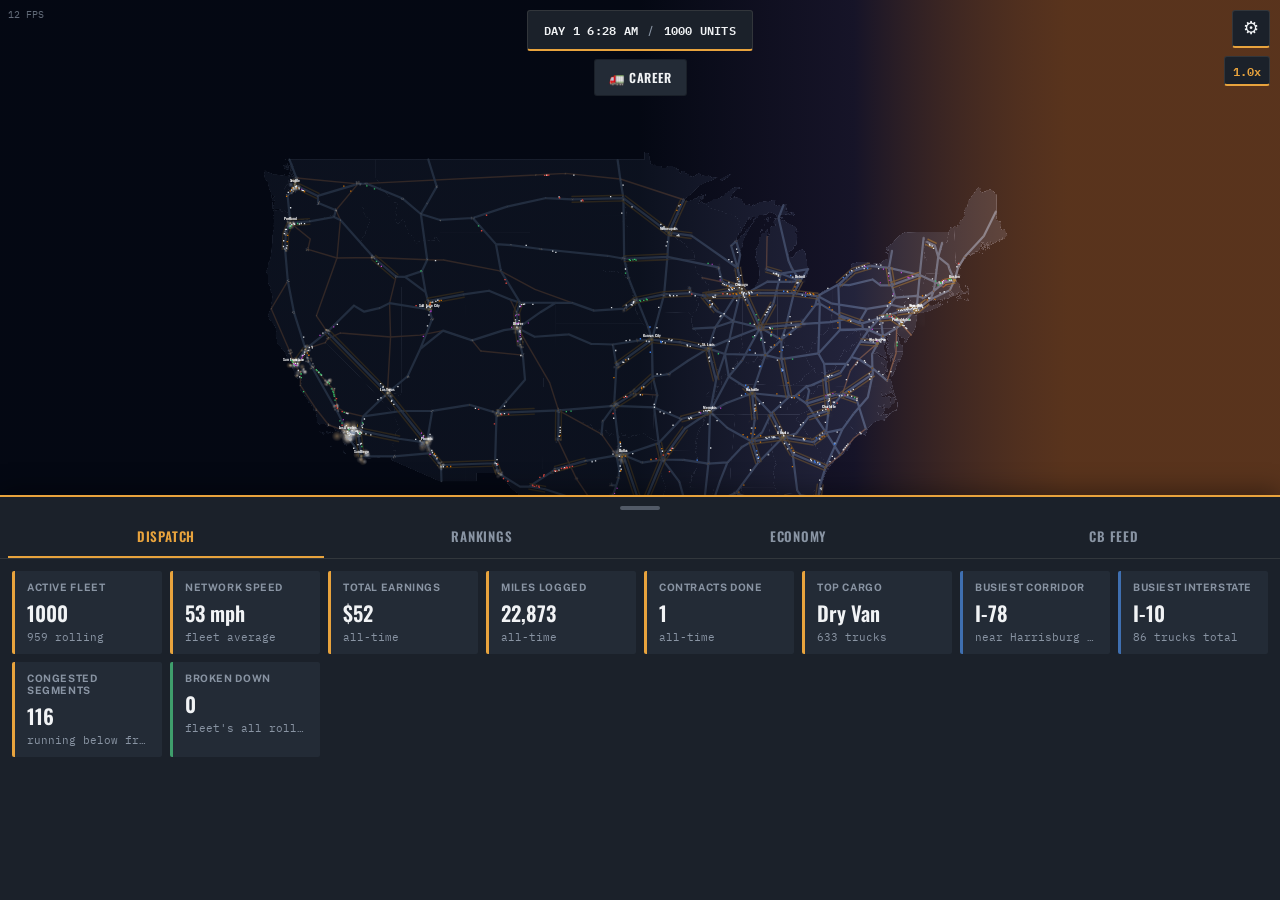
==== index.html @ f412c213 "Career mode rebuild Phase 1: bugs + plumbing First phase of the full career-mode redesign (see the p" ====
<!DOCTYPE html>
<html lang="en">
<head>
<meta charset="UTF-8">
<meta name="viewport" content="width=device-width, initial-scale=1, maximum-scale=1, user-scalable=no, viewport-fit=cover">
<title>Interstate Fleet</title>
<link rel="stylesheet" href="https://fonts.googleapis.com/css2?family=Oswald:wght@500;600;700&family=Public+Sans:wght@400;500;600;700&family=IBM+Plex+Mono:wght@500;600&display=swap">
<link rel="stylesheet" href="style.css">
</head>
<body>
  <canvas id="map"></canvas>

  <div id="hud">
    <div id="top-bar">
      <span id="clock">DAY 1 &nbsp;6:00 AM</span>
      <span class="divider">/</span>
      <span id="fleet-count">0 UNITS</span>
    </div>

    <button id="btn-exit-follow" class="pill-btn hidden">&times; RELEASE</button>
    <button id="btn-nav-toggle" class="pill-btn hidden">NAV VIEW</button>
    <button id="btn-career" class="pill-btn" style="background:var(--panel-strong);color:var(--ink)">&#128666; CAREER</button>
    <div id="career-hud" class="hidden">
      <span id="career-hud-cash">$0</span>
      <span class="divider">/</span>
      <span id="career-hud-fuel">FUEL 0%</span>
      <span id="career-hud-hotshot" class="hidden"></span>
      <div id="throttle-group">
        <button class="chip" data-throttle="CONSERVE">CONSERVE</button>
        <button class="chip active" data-throttle="LEGAL">LEGAL</button>
        <button class="chip" data-throttle="HAMMER">HAMMER</button>
      </div>
      <button id="btn-pull-in" class="pill-btn" style="background:var(--caution);color:var(--caution-ink);padding:6px 10px;font-size:0.68rem;">PULL IN</button>
    </div>
  </div>

  <button id="btn-settings" title="Settings">&#9881;</button>
  <!-- Sim-speed control: used to be a slider sharing the centered #top-bar
       with the clock. Moved to a corner chip (matching #btn-settings'
       pinning) so the top-center of the map - exactly where a followed
       truck reads best - isn't permanently occupied by a control most
       taps never touch. #time-readout/#time-slider keep their ids
       unchanged - main.js's one `input` listener and two `.value` writes
       need no change at all. -->
  <button id="time-readout" title="Simulation speed">1.0&times;</button>
  <div id="speed-popover" class="hidden">
    <div id="speed-presets">
      <button class="chip" data-speed="0">0&times;</button>
      <button class="chip" data-speed="0.5">0.5&times;</button>
      <button class="chip active" data-speed="1">1&times;</button>
      <button class="chip" data-speed="2">2&times;</button>
      <button class="chip" data-speed="4">4&times;</button>
      <button class="chip" data-speed="8">8&times;</button>
    </div>
    <input type="range" id="time-slider" min="0" max="8" step="0.5" value="1" title="Simulation speed">
  </div>
  <div id="fps-counter">60 FPS</div>

  <div id="settings-overlay" class="hidden">
    <div id="settings-panel">
      <div id="settings-title">Simulation Settings</div>

      <div class="settings-row">
        <label for="setting-fleet-size">Fleet Size</label>
        <input type="number" id="setting-fleet-size" min="10" max="10000" step="10" value="1000">
      </div>

      <div class="settings-row">
        <label for="setting-start-time">Start Time</label>
        <select id="setting-start-time">
          <option value="0">12:00 AM</option>
          <option value="21600" selected>6:00 AM</option>
          <option value="43200">12:00 PM</option>
          <option value="64800">6:00 PM</option>
        </select>
      </div>

      <div class="settings-row">
        <label for="setting-default-speed">Default Speed <span id="setting-default-speed-val">1.0&times;</span></label>
        <input type="range" id="setting-default-speed" min="0" max="8" step="0.5" value="1">
      </div>

      <div class="settings-row settings-row-toggle">
        <label for="setting-all-labels">Show All City Labels</label>
        <label class="switch"><input type="checkbox" id="setting-all-labels"><span class="switch-track"></span></label>
      </div>

      <div class="settings-row settings-row-toggle">
        <label for="setting-medians">Show Interstate Medians</label>
        <label class="switch"><input type="checkbox" id="setting-medians" checked><span class="switch-track"></span></label>
      </div>

      <div class="settings-row settings-row-toggle">
        <label for="setting-state-borders">Show State Borders</label>
        <label class="switch"><input type="checkbox" id="setting-state-borders" checked><span class="switch-track"></span></label>
      </div>

      <div class="settings-row settings-row-toggle">
        <label for="setting-day-night">Day / Night Cycle</label>
        <label class="switch"><input type="checkbox" id="setting-day-night" checked><span class="switch-track"></span></label>
      </div>

      <div class="settings-row settings-row-toggle">
        <label for="setting-city-lights">City Lights at Night</label>
        <label class="switch"><input type="checkbox" id="setting-city-lights" checked><span class="switch-track"></span></label>
      </div>

      <div class="settings-row settings-row-toggle">
        <label for="setting-headlights">Truck Headlights at Night</label>
        <label class="switch"><input type="checkbox" id="setting-headlights" checked><span class="switch-track"></span></label>
      </div>

      <div class="settings-row settings-row-toggle">
        <label for="setting-congestion">Show Congestion Heat</label>
        <label class="switch"><input type="checkbox" id="setting-congestion" checked><span class="switch-track"></span></label>
      </div>

      <div class="settings-row settings-row-toggle">
        <label for="setting-cb-radio">CB Radio Chatter</label>
        <label class="switch"><input type="checkbox" id="setting-cb-radio" checked><span class="switch-track"></span></label>
      </div>

      <div class="settings-row settings-row-toggle">
        <label for="setting-weather">Weather Systems</label>
        <label class="switch"><input type="checkbox" id="setting-weather"><span class="switch-track"></span></label>
      </div>

      <div class="settings-row settings-row-toggle">
        <label for="setting-rush-hour">Rush Hour Traffic</label>
        <label class="switch"><input type="checkbox" id="setting-rush-hour" checked><span class="switch-track"></span></label>
      </div>

      <div id="settings-actions">
        <button id="btn-settings-cancel" class="pill-btn" style="background:var(--panel-strong);color:var(--ink)">Cancel</button>
        <button id="btn-settings-apply" class="pill-btn" style="background:var(--go)">Apply &amp; Restart Sim</button>
      </div>
    </div>
  </div>

  <div id="decision-overlay" class="hidden">
    <div id="decision-title">Junction Ahead &mdash; Choose Your Route</div>
    <div id="decision-options"></div>
    <div id="decision-timer"><div id="decision-timer-fill"></div></div>
  </div>

  <div id="contract-overlay" class="hidden">
    <div id="contract-title">Load Board &mdash; <span id="contract-city"></span></div>
    <div id="contract-options"></div>
    <div id="contract-timer"><div id="contract-timer-fill"></div></div>
  </div>

  <div id="truckstop-overlay" class="hidden">
    <div id="truckstop-header">
      <div>
        <div id="truckstop-city">Truck Stop</div>
        <div id="truckstop-clock"></div>
      </div>
      <button id="btn-truckstop-close" class="pill-btn" style="background:var(--panel-strong);color:var(--ink)">&times; Leave Cab</button>
    </div>
    <div id="truckstop-tabs"></div>
    <div id="truckstop-content"></div>
    <div id="truckstop-footer">
      <div id="truckstop-status"></div>
      <button id="btn-roll-out" class="pill-btn" style="background:var(--go)">ROLL OUT</button>
    </div>
  </div>

  <div id="bottom-sheet">
    <div id="sheet-handle"></div>
    <div id="sheet-tabs">
      <button class="tab-btn active" data-tab="overview">Dispatch</button>
      <button class="tab-btn" data-tab="rankings">Rankings</button>
      <button class="tab-btn" data-tab="economy">Economy</button>
      <button class="tab-btn" data-tab="cb">CB Feed<span id="cb-unread" class="tab-badge hidden"></span></button>
      <button class="tab-btn hidden" id="tab-btn-career" data-tab="career">Career</button>
    </div>
    <div class="tab-content">
      <div id="tab-overview" class="content-panel active"></div>
      <div id="tab-rankings" class="content-panel"></div>
      <div id="tab-economy" class="content-panel"></div>
      <div id="tab-cb" class="content-panel"></div>
      <div id="tab-career" class="content-panel"></div>
      <!-- Not a tab: tapping a truck or a city slides this over whichever
           tab is open, and the back button (or picking any tab) closes it
           again. Inspecting something is a detour from browsing, not a
           fifth place to browse. -->
      <div id="detail-sheet" class="hidden">
        <div id="detail-bar">
          <button id="detail-back" class="pill-btn">&larr; Back</button>
          <span id="detail-bar-title"></span>
        </div>
        <div id="details-data"></div>
      </div>
    </div>
  </div>

  <div id="daily-digest" class="hidden"></div>
  <div id="toast" class="hidden"></div>
  <div id="fatal-error" class="hidden"></div>

  <script type="module" src="src/main.js"></script>
</body>
</html>
---- style.css ----
:root {
  --asphalt: #12161c;
  --panel: #1b212a;
  --panel-strong: #232b36;
  --line: rgba(255, 240, 214, 0.10);
  --ink: #f1f3f5;
  --dim: #8994a3;
  --caution: #e8a33d;
  --caution-ink: #2a1a03;
  --go: #3f9e6c;
  --stop: #d1494a;
  --info: #3f6fb0;

  /* Bottom-sheet geometry, owned by ui.js's drag handler. --sheet-h is
     how tall the sheet is when open; --sheet-visible-h is how much of it
     is actually on screen right now (the same value, or just the peeking
     header once minimized). Everything that floats above the sheet - the
     daily digest, the junction and load-board overlays - anchors to
     --sheet-visible-h so it tracks the sheet as the user drags it. */
  --sheet-h: 45vh;
  --sheet-visible-h: 45vh;

  --font-display: "Oswald", "Arial Narrow", sans-serif;
  --font-body: "Public Sans", system-ui, -apple-system, sans-serif;
  --font-mono: "IBM Plex Mono", "SFMono-Regular", ui-monospace, monospace;

  font-size: 16px;
}

* { box-sizing: border-box; -webkit-tap-highlight-color: transparent; }

html, body {
  margin: 0;
  height: 100%;
  overflow: hidden;
  background: var(--asphalt);
  color: var(--ink);
  font-family: var(--font-body);
  touch-action: none;
  user-select: none;
}

#map {
  position: fixed;
  inset: 0;
  width: 100%;
  height: 100%;
  display: block;
  background: var(--asphalt);
}

#hud {
  position: fixed;
  inset: 0;
  pointer-events: none;
  z-index: 4;
  display: flex;
  flex-direction: column;
  align-items: center;
  padding: max(10px, env(safe-area-inset-top)) max(10px, env(safe-area-inset-right)) 0 max(10px, env(safe-area-inset-left));
  gap: 8px;
}

/* Top bar reads like an overhead gantry sign: dark panel, a thin amber
   rule underneath instead of a soft shadow, condensed caps for labels,
   tabular mono digits for the clock. */
#top-bar {
  pointer-events: auto;
  background: var(--panel);
  border: 1px solid var(--line);
  border-bottom: 2px solid var(--caution);
  border-radius: 3px;
  padding: 9px 16px;
  display: flex;
  align-items: center;
  gap: 10px;
  font-family: var(--font-mono);
  font-size: 0.78rem;
  font-weight: 600;
  letter-spacing: 0.02em;
  font-variant-numeric: tabular-nums;
}
.divider { color: var(--dim); font-family: var(--font-display); }

/* Sim-speed corner chip + popover - top-right, stacked directly under
   #btn-settings (same 38px/10px geometry so the two read as one corner
   cluster). The chip IS #time-readout (not a separate label next to a
   toggle button) so the existing "1.0x" text-content write already
   keeps it current with zero extra JS. */
#time-readout {
  position: fixed;
  top: calc(max(10px, env(safe-area-inset-top)) + 46px);
  right: max(10px, env(safe-area-inset-right));
  z-index: 5;
  min-width: 38px;
  height: 30px;
  padding: 0 8px;
  display: flex;
  align-items: center;
  justify-content: center;
  background: var(--panel);
  border: 1px solid var(--line);
  border-bottom: 2px solid var(--caution);
  border-radius: 3px;
  color: var(--caution);
  font-family: var(--font-mono);
  font-size: 0.72rem;
  font-weight: 600;
  font-variant-numeric: tabular-nums;
  cursor: pointer;
}
#time-readout:active { transform: scale(0.94); }
#speed-popover {
  position: fixed;
  top: calc(max(10px, env(safe-area-inset-top)) + 82px);
  right: max(10px, env(safe-area-inset-right));
  z-index: 5;
  background: var(--panel);
  border: 1px solid var(--line);
  border-bottom: 2px solid var(--caution);
  border-radius: 3px;
  padding: 10px;
  display: flex;
  flex-direction: column;
  gap: 8px;
  align-items: stretch;
}
#speed-presets { display: flex; gap: 4px; }
#speed-presets .chip { padding: 5px 7px; font-size: 0.62rem; }
#speed-popover #time-slider { width: 148px; accent-color: var(--caution); }

.pill-btn {
  pointer-events: auto;
  background: var(--stop);
  border: 1px solid rgba(0, 0, 0, 0.25);
  border-radius: 3px;
  color: #fff;
  padding: 8px 14px;
  font-family: var(--font-display);
  font-weight: 600;
  font-size: 0.78rem;
  letter-spacing: 0.06em;
  text-transform: uppercase;
  cursor: pointer;
}
.pill-btn:active { transform: scale(0.96); }

/* Nav-view toggle - neutral until engaged (unlike the red "release"
   button, this isn't a destructive action), amber/active to match the
   chip/tab "currently selected" convention used elsewhere. */
#btn-nav-toggle { background: var(--panel-strong); color: var(--ink); }
#btn-nav-toggle.active { background: var(--caution); color: var(--caution-ink); }
.hidden { display: none !important; }

/* Settings gear - top-right, outside #hud's centered flex column so it
   can pin to a corner independent of the top-bar's own layout. */
#btn-settings {
  position: fixed;
  top: max(10px, env(safe-area-inset-top));
  right: max(10px, env(safe-area-inset-right));
  z-index: 5;
  width: 38px;
  height: 38px;
  display: flex;
  align-items: center;
  justify-content: center;
  background: var(--panel);
  border: 1px solid var(--line);
  border-bottom: 2px solid var(--caution);
  border-radius: 3px;
  color: var(--ink);
  font-size: 1.15rem;
  line-height: 1;
  cursor: pointer;
}
#btn-settings:active { transform: scale(0.94); }

/* FPS counter - deliberately unobtrusive (no border/background chrome
   like #btn-settings/#top-bar get), top-left mirror of the settings
   gear's corner-pinning. */
#fps-counter {
  position: fixed;
  top: max(8px, env(safe-area-inset-top));
  left: max(8px, env(safe-area-inset-left));
  z-index: 5;
  pointer-events: none;
  font-family: var(--font-mono);
  font-size: 0.62rem;
  color: var(--dim);
  opacity: 0.7;
}

/* ---------------------------------------------------------------------
   Settings modal - centered card over a dimmed backdrop (distinct from
   the bottom-anchored decision overlay since this holds a full form,
   not a handful of route-choice buttons). Opening it pauses the sim
   (see main.js's state.settingsOpen); Apply tears the fleet down and
   rebuilds it fresh under the new settings.
--------------------------------------------------------------------- */
#settings-overlay {
  position: fixed;
  inset: 0;
  background: rgba(0, 0, 0, 0.55);
  z-index: 10;
  display: flex;
  align-items: center;
  justify-content: center;
  padding: 20px;
}
#settings-panel {
  pointer-events: auto;
  width: min(92vw, 420px);
  max-height: 82vh;
  overflow-y: auto;
  background: var(--panel);
  border: 1px solid var(--line);
  border-top: 3px solid var(--caution);
  border-radius: 4px;
  padding: 16px;
  box-shadow: 0 12px 40px rgba(0, 0, 0, 0.6);
}
#settings-title {
  font-family: var(--font-display);
  font-size: 1rem;
  font-weight: 600;
  text-transform: uppercase;
  letter-spacing: 0.04em;
  color: var(--ink);
  margin-bottom: 12px;
  padding-bottom: 10px;
  border-bottom: 1px solid var(--line);
}
.settings-row {
  display: flex;
  align-items: center;
  justify-content: space-between;
  gap: 12px;
  padding: 11px 0;
  border-bottom: 1px solid var(--line);
}
.settings-row label { font-family: var(--font-body); font-size: 0.85rem; font-weight: 600; color: var(--ink); }
.settings-row input[type="number"],
.settings-row select {
  background: var(--panel-strong);
  border: 1px solid var(--line);
  border-radius: 3px;
  color: var(--ink);
  font-family: var(--font-mono);
  font-size: 0.85rem;
  padding: 6px 8px;
  width: 100px;
}
.settings-row input[type="range"] { flex: 1; margin-left: 14px; accent-color: var(--caution); }
#setting-default-speed-val { color: var(--caution); font-family: var(--font-mono); font-weight: 600; }

.switch { position: relative; display: inline-block; width: 40px; height: 22px; flex-shrink: 0; }
.switch input { position: absolute; opacity: 0; width: 100%; height: 100%; margin: 0; cursor: pointer; }
.switch-track {
  position: absolute;
  inset: 0;
  background: var(--panel-strong);
  border: 1px solid var(--line);
  border-radius: 999px;
  pointer-events: none;
  transition: background 0.15s;
}
.switch-track::before {
  content: "";
  position: absolute;
  width: 16px;
  height: 16px;
  left: 2px;
  top: 2px;
  background: var(--dim);
  border-radius: 50%;
  transition: transform 0.15s, background 0.15s;
}
.switch input:checked + .switch-track { background: rgba(232, 163, 61, 0.25); border-color: var(--caution); }
.switch input:checked + .switch-track::before { transform: translateX(18px); background: var(--caution); }

#settings-actions { display: flex; gap: 8px; margin-top: 16px; }
#settings-actions .pill-btn { flex: 1; text-align: center; }

/* ---------------------------------------------------------------------
   Decision overlay - the junction call. Options render as real interstate
   shields: blue field, red cap band, bold white route number - the one
   piece of genuine interactivity in the sim gets the most on-brand prop.
--------------------------------------------------------------------- */
#decision-overlay {
  position: fixed;
  left: 50%;
  bottom: calc(var(--sheet-visible-h) + 16px);
  transform: translateX(-50%);
  width: min(92vw, 480px);
  background: var(--panel);
  border: 1px solid var(--line);
  border-radius: 4px;
  padding: 14px 12px 12px;
  z-index: 8;
  box-shadow: 0 12px 32px rgba(0, 0, 0, 0.55);
}
#decision-title {
  font-family: var(--font-display);
  font-size: 0.82rem;
  font-weight: 600;
  color: var(--caution);
  text-align: center;
  text-transform: uppercase;
  letter-spacing: 0.04em;
  margin-bottom: 10px;
}
#decision-options {
  display: grid;
  grid-template-columns: repeat(auto-fit, minmax(120px, 1fr));
  gap: 8px;
}
.decision-btn {
  display: flex;
  flex-direction: column;
  align-items: center;
  gap: 6px;
  background: var(--panel-strong);
  border: 1px solid var(--line);
  border-radius: 4px;
  padding: 10px 6px 8px;
  color: var(--ink);
  cursor: pointer;
  font-family: var(--font-body);
}
.decision-btn:active, .decision-btn:hover { background: #2a3441; border-color: var(--caution); }

.shield {
  position: relative;
  width: 44px;
  height: 40px;
  background: var(--info);
  clip-path: polygon(0 0, 100% 0, 100% 62%, 50% 100%, 0 62%);
  display: flex;
  flex-direction: column;
  align-items: center;
  padding-top: 3px;
}
.shield::before {
  content: "INTERSTATE";
  display: block;
  font-family: var(--font-body);
  font-size: 0.32rem;
  font-weight: 700;
  letter-spacing: 0.02em;
  color: #fff;
  background: var(--stop);
  width: 100%;
  text-align: center;
  padding: 1px 0;
}
.shield .shield-num {
  font-family: var(--font-display);
  font-weight: 700;
  font-size: 0.95rem;
  color: #fff;
  line-height: 1.5;
}
.shield.hwy { background: var(--panel-strong); clip-path: none; border-radius: 3px; border: 2px solid var(--ink); }
.shield.hwy::before { content: ""; display: none; }
.shield.hwy .shield-num { color: var(--ink); padding-top: 8px; }

.decision-btn .dcity { font-size: 0.8rem; font-weight: 700; text-align: center; }
.decision-btn .ddist { font-size: 0.65rem; color: var(--dim); font-family: var(--font-mono); }
.decision-btn .dkey { font-size: 0.62rem; color: var(--caution); font-family: var(--font-mono); }
#decision-timer { height: 4px; border-radius: 2px; background: rgba(255, 255, 255, 0.1); margin-top: 12px; overflow: hidden; }
#decision-timer-fill { height: 100%; width: 100%; background: var(--caution); transform-origin: left; }

/* ---------------------------------------------------------------------
   Bottom sheet - the dispatch terminal. Hard corners, a caution rule
   across the top, condensed-caps tab bar.
--------------------------------------------------------------------- */
#bottom-sheet {
  position: fixed;
  left: 0; right: 0; bottom: 0;
  height: var(--sheet-h);
  max-height: var(--sheet-h);
  padding-bottom: env(safe-area-inset-bottom);
  background: var(--panel);
  border-top: 2px solid var(--caution);
  z-index: 6;
  display: flex;
  flex-direction: column;
  transition: transform 0.3s cubic-bezier(0.2, 0.8, 0.2, 1);
  box-shadow: 0 -4px 24px rgba(0, 0, 0, 0.4);
}
#bottom-sheet.minimized { transform: translateY(calc(var(--sheet-h) - 56px)); }
/* The grab strip for resizing the sheet. Full width and ~19px tall so
   there's a real touch target, with the visible pill drawn as a centered
   pseudo-element - the bar itself was only 4px of hittable area, far too
   fine to drag with a thumb. Same total vertical footprint as before, so
   the collapsed peek height is unchanged. */
#sheet-handle {
  position: relative;
  width: 100%;
  height: 19px;
  flex-shrink: 0;
  cursor: ns-resize;
  touch-action: none;
}
#sheet-handle::before {
  content: "";
  position: absolute;
  left: 50%;
  top: 9px;
  transform: translateX(-50%);
  width: 40px;
  height: 4px;
  background: var(--dim);
  opacity: 0.5;
  border-radius: 2px;
}
#sheet-handle:active::before { opacity: 0.9; }
#sheet-tabs {
  display: flex;
  flex-shrink: 0;
  border-bottom: 1px solid var(--line);
  padding: 0 8px;
}
.tab-btn {
  flex: 1;
  padding: 10px;
  background: none;
  border: none;
  border-bottom: 2px solid transparent;
  color: var(--dim);
  font-family: var(--font-display);
  font-weight: 600;
  font-size: 0.82rem;
  text-transform: uppercase;
  letter-spacing: 0.06em;
  cursor: pointer;
}
.tab-btn.active { color: var(--caution); border-bottom-color: var(--caution); }
.tab-content { flex: 1; min-height: 0; overflow: hidden; position: relative; }
.content-panel { display: none; height: 100%; overflow-y: auto; padding: 12px; }
.content-panel.active { display: block; }
.placeholder-text { color: var(--dim); font-style: italic; text-align: center; padding: 24px 0; }

/* Metric ticket: a manifest-line look - left accent bar instead of a
   uniform border, condensed number, mono unit. */
.metric-grid { display: grid; grid-template-columns: repeat(auto-fit, minmax(136px, 1fr)); gap: 8px; }
.metric-card {
  background: var(--panel-strong);
  border-left: 3px solid var(--caution);
  border-radius: 2px;
  padding: 10px 12px;
  cursor: pointer;
}
.metric-card.good { border-left-color: var(--go); }
.metric-card.info { border-left-color: var(--info); }
.metric-card.bad { border-left-color: var(--stop); }
.metric-card:active { background: #2a3441; }
.metric-title {
  font-family: var(--font-body);
  font-size: 0.64rem;
  color: var(--dim);
  font-weight: 700;
  text-transform: uppercase;
  letter-spacing: 0.06em;
  margin-bottom: 5px;
}
.metric-value {
  font-family: var(--font-display);
  font-size: 1.28rem;
  font-weight: 600;
  font-variant-numeric: tabular-nums;
}
.metric-sub {
  font-family: var(--font-mono);
  font-size: 0.68rem;
  color: var(--dim);
  white-space: nowrap;
  overflow: hidden;
  text-overflow: ellipsis;
  margin-top: 2px;
}

.section-label {
  font-family: var(--font-display);
  font-size: 0.7rem;
  color: var(--dim);
  text-transform: uppercase;
  letter-spacing: 0.08em;
  margin: 14px 2px 6px;
}

/* Sort chip row - the named rankings (Fastest, Top Earners, ...) plus
   room for more; the active one takes the caution accent. */
.chip-row {
  display: flex;
  gap: 6px;
  overflow-x: auto;
  padding: 2px 2px 8px;
  margin: 0 -2px 4px;
}
.chip-row::-webkit-scrollbar { display: none; }
.chip {
  flex: 0 0 auto;
  background: var(--panel-strong);
  border: 1px solid var(--line);
  border-radius: 999px;
  color: var(--dim);
  font-family: var(--font-body);
  font-weight: 700;
  font-size: 0.72rem;
  padding: 6px 12px;
  cursor: pointer;
  white-space: nowrap;
}
.chip.active { background: var(--caution); border-color: var(--caution); color: var(--caution-ink); }

.list-row {
  display: flex;
  align-items: center;
  gap: 10px;
  padding: 9px 10px;
  background: var(--panel-strong);
  border-left: 3px solid transparent;
  border-radius: 2px;
  margin-bottom: 6px;
  cursor: pointer;
}
.list-row:active { background: #2a3441; }
.row-rank {
  font-family: var(--font-mono);
  font-size: 0.72rem;
  color: var(--dim);
  min-width: 1.6em;
}
.row-main { font-family: var(--font-body); font-weight: 700; font-size: 0.9rem; color: var(--ink); }
.row-sub { font-size: 0.7rem; color: var(--dim); font-weight: 600; }
.row-value {
  margin-left: auto;
  text-align: right;
  font-family: var(--font-mono);
  font-weight: 600;
  color: var(--caution);
  font-variant-numeric: tabular-nums;
  white-space: nowrap;
}
.row-value .row-value-unit { color: var(--dim); font-size: 0.68rem; margin-left: 2px; }

.detail-header { display: flex; align-items: flex-start; justify-content: space-between; gap: 10px; margin-bottom: 8px; }
.detail-title { font-family: var(--font-display); font-size: 1.2rem; font-weight: 600; }
.detail-sub { font-size: 0.8rem; color: var(--dim); }
.stat-bar-row { margin-bottom: 10px; }
.stat-bar-label {
  display: flex; justify-content: space-between;
  font-family: var(--font-mono);
  font-size: 0.7rem; color: var(--dim); font-weight: 600; margin-bottom: 4px;
}
.stat-bar { height: 6px; background: rgba(255, 255, 255, 0.08); border-radius: 3px; overflow: hidden; }
.stat-bar-fill { height: 100%; }
.archetype-badge {
  font-family: var(--font-display);
  font-size: 1rem;
  font-weight: 600;
  letter-spacing: 0.02em;
  text-transform: uppercase;
}
.archetype-desc { font-size: 0.78rem; color: var(--dim); font-style: italic; }

#toast {
  position: fixed;
  top: 70px;
  left: 50%;
  transform: translateX(-50%);
  background: var(--panel);
  border: 1px solid var(--line);
  border-radius: 3px;
  padding: 8px 16px;
  font-size: 0.85rem;
  z-index: 9;
}

#fatal-error {
  position: fixed;
  inset: 0;
  background: #2a0a0a;
  color: #ffdada;
  z-index: 100;
  padding: 20px;
  font-family: var(--font-mono);
  white-space: pre-wrap;
  overflow: auto;
}

@media (max-width: 480px) {
  #top-bar { font-size: 0.7rem; gap: 6px; padding: 7px 10px; }
  #speed-popover #time-slider { width: 110px; }
}

/* ---------------------------------------------------------------------
   Economy tab charts. Recessive chrome throughout: hairline axes one
   shade off the surface, no gridlines, thin marks. Values and labels wear
   text tokens rather than the series colour - the coloured mark beside
   them carries identity.
--------------------------------------------------------------------- */
.chart-grid {
  display: grid;
  grid-template-columns: repeat(auto-fit, minmax(200px, 1fr));
  gap: 8px;
}
.chart-card {
  background: var(--panel-strong);
  border-radius: 2px;
  padding: 9px 11px 4px;
}
.chart-head {
  display: flex;
  align-items: baseline;
  justify-content: space-between;
  gap: 8px;
  margin-bottom: 2px;
}
.chart-title {
  font-family: var(--font-body);
  font-size: 0.64rem;
  color: var(--dim);
  font-weight: 700;
  text-transform: uppercase;
  letter-spacing: 0.06em;
}
.chart-now {
  font-family: var(--font-display);
  font-size: 0.98rem;
  font-weight: 600;
  color: var(--ink);
  font-variant-numeric: tabular-nums;
  white-space: nowrap;
}
.spark { display: block; width: 100%; height: 52px; overflow: visible; }
.spark-axis { stroke: rgba(255, 255, 255, 0.10); stroke-width: 1; }
.chart-empty {
  height: 52px;
  display: flex;
  align-items: center;
  color: var(--dim);
  font-size: 0.72rem;
  font-style: italic;
}

.cargo-chart { display: flex; flex-direction: column; gap: 2px; }
.cargo-row {
  display: flex;
  align-items: center;
  gap: 8px;
  padding: 5px 8px;
  border-radius: 2px;
  cursor: pointer;
  background: var(--panel-strong);
}
.cargo-row:active, .cargo-row:hover { background: #2a3441; }
.cargo-row.spotlit { outline: 1px solid var(--caution); }
.cargo-chip { width: 9px; height: 9px; border-radius: 2px; flex-shrink: 0; }
.cargo-name {
  font-family: var(--font-body);
  font-size: 0.76rem;
  font-weight: 600;
  color: var(--ink);
  width: 9.6em;
  flex-shrink: 0;
  white-space: nowrap;
  overflow: hidden;
  text-overflow: ellipsis;
}
.cargo-track { flex: 1; height: 9px; background: rgba(255, 255, 255, 0.06); border-radius: 2px; overflow: hidden; }
/* Rounded only on the data end, anchored flat to the baseline. */
.cargo-bar { display: block; height: 100%; background: #b8802a; border-radius: 0 4px 4px 0; }
.cargo-val {
  font-family: var(--font-mono);
  font-size: 0.72rem;
  font-weight: 600;
  color: var(--dim);
  font-variant-numeric: tabular-nums;
  width: 4.6em;
  text-align: right;
  flex-shrink: 0;
}

/* ---------------------------------------------------------------------
   CB radio - the live chatter feed, now a tab in the sheet rather than a
   panel floating over the map (it ate far too much of a phone screen
   there). Newest at the top, so the thing that just happened is the thing
   you're already looking at, and the whole list is a scrollback you can
   pull down through rather than three lines that evaporate.
--------------------------------------------------------------------- */
#tab-cb { padding: 8px 10px; }
.cb-msg {
  display: flex;
  gap: 8px;
  align-items: baseline;
  padding: 7px 9px;
  margin-bottom: 5px;
  background: var(--panel-strong);
  border-left: 3px solid var(--line);
  border-radius: 2px;
  cursor: pointer;
  animation: cb-in 0.22s cubic-bezier(0.2, 0.8, 0.2, 1);
}
.cb-msg:active { background: #2a3441; }
@keyframes cb-in {
  from { opacity: 0; transform: translateY(-6px); }
  to { opacity: 1; transform: none; }
}
.cb-time {
  flex: 0 0 auto;
  font-family: var(--font-mono);
  font-size: 0.6rem;
  color: var(--dim);
  font-variant-numeric: tabular-nums;
  padding-top: 1px;
}
.cb-body { flex: 1; min-width: 0; }
.cb-handle {
  font-family: var(--font-mono);
  font-weight: 700;
  font-size: 0.68rem;
  display: block;
}
.cb-text {
  display: block;
  font-size: 0.74rem;
  line-height: 1.35;
  color: var(--dim);
}
/* A breakdown or a dry tank - the whole reason the feed is worth
   watching, so it gets the hazard accent and brighter body text. */
.cb-msg.cb-critical { border-left-color: var(--stop); background: rgba(58, 26, 28, 0.72); }
.cb-msg.cb-critical .cb-text { color: var(--ink); }
/* A jam / breakdown-ahead warning - real, but not this truck's own
   emergency, so it sits a step below critical. */
.cb-msg.cb-alert { border-left-color: var(--caution); }
.cb-msg.cb-alert .cb-text { color: var(--ink); }
.cb-empty {
  color: var(--dim);
  font-style: italic;
  text-align: center;
  padding: 22px 8px;
  font-size: 0.78rem;
}

/* Unread-critical count on the CB tab, so a breakdown still gets noticed
   while you're reading another tab. */
.tab-badge {
  display: inline-block;
  min-width: 15px;
  margin-left: 5px;
  padding: 0 4px;
  border-radius: 999px;
  background: var(--stop);
  color: #fff;
  font-family: var(--font-mono);
  font-size: 0.58rem;
  line-height: 15px;
  vertical-align: middle;
}

/* ---------------------------------------------------------------------
   Detail sheet - a truck's or a city's page. Deliberately NOT a tab: it
   slides over whatever tab is open and is dismissed with Back, so
   inspecting one unit is a detour rather than a permanent slot in the
   tab bar competing with the four things you actually browse.
--------------------------------------------------------------------- */
#detail-sheet {
  position: absolute;
  inset: 0;
  z-index: 2;
  background: var(--panel);
  display: flex;
  flex-direction: column;
  animation: detail-in 0.18s cubic-bezier(0.2, 0.8, 0.2, 1);
}
@keyframes detail-in {
  from { opacity: 0; transform: translateY(8px); }
  to { opacity: 1; transform: none; }
}
#detail-bar {
  flex-shrink: 0;
  display: flex;
  align-items: center;
  gap: 10px;
  padding: 8px 12px;
  border-bottom: 1px solid var(--line);
}
#detail-back { background: var(--panel-strong); color: var(--ink); padding: 6px 12px; }
#detail-bar-title {
  font-family: var(--font-display);
  font-size: 0.78rem;
  letter-spacing: 0.06em;
  text-transform: uppercase;
  color: var(--dim);
}
#details-data { flex: 1; min-height: 0; overflow-y: auto; padding: 12px; }

/* The truck's own last transmission, echoed on its detail page so the
   handle in the feed and the unit you're inspecting are visibly the same
   driver. */
.detail-cb {
  margin: 10px 0 2px;
  padding: 8px 10px;
  background: var(--panel-strong);
  border-left: 3px solid var(--caution);
  border-radius: 2px;
}
.detail-cb-label {
  font-family: var(--font-body);
  font-size: 0.6rem;
  font-weight: 700;
  letter-spacing: 0.06em;
  text-transform: uppercase;
  color: var(--dim);
  margin-bottom: 3px;
}
.detail-cb-text { font-size: 0.78rem; line-height: 1.35; color: var(--ink); font-style: italic; }
.detail-cb-time { font-family: var(--font-mono); font-size: 0.62rem; color: var(--dim); }

/* Daily digest - a end-of-day dispatch summary that slides in at
   midnight. Deliberately corner-anchored rather than modal: it reports,
   it doesn't interrupt, and the sim keeps running behind it. */
#daily-digest {
  position: fixed;
  left: max(10px, env(safe-area-inset-left));
  bottom: calc(var(--sheet-visible-h) + 14px);
  z-index: 7;
  width: min(88vw, 292px);
  background: var(--panel);
  border: 1px solid var(--line);
  border-left: 3px solid var(--caution);
  border-radius: 3px;
  padding: 11px 13px;
  box-shadow: 0 10px 28px rgba(0, 0, 0, 0.55);
  cursor: pointer;
  animation: digest-in 0.28s cubic-bezier(0.2, 0.8, 0.2, 1);
}
@keyframes digest-in {
  from { opacity: 0; transform: translateX(-14px); }
  to { opacity: 1; transform: none; }
}
#daily-digest .digest-title {
  font-family: var(--font-display);
  font-size: 0.78rem;
  font-weight: 600;
  letter-spacing: 0.06em;
  text-transform: uppercase;
  color: var(--caution);
  margin-bottom: 7px;
}
#daily-digest .digest-line {
  display: flex;
  justify-content: space-between;
  gap: 10px;
  font-size: 0.76rem;
  padding: 2px 0;
}
#daily-digest .digest-line span:first-child { color: var(--dim); }
#daily-digest .digest-line span:last-child {
  font-family: var(--font-mono);
  font-weight: 600;
  color: var(--ink);
  font-variant-numeric: tabular-nums;
}
/* Driver superlatives, below a rule so they read as a separate block from
   the four operating numbers above. Each is a fixed-width badge column
   plus a two-line body, so both rows' text starts on the same left edge
   regardless of which glyph the badge is. */
#daily-digest .digest-awards {
  margin-top: 7px;
  padding-top: 7px;
  border-top: 1px solid var(--line);
  display: flex;
  flex-direction: column;
  gap: 5px;
}
#daily-digest .digest-award {
  display: flex;
  align-items: baseline;
  gap: 7px;
  font-size: 0.72rem;
}
#daily-digest .digest-badge {
  flex: 0 0 0.95rem;
  text-align: center;
  color: var(--caution);
  font-size: 0.8rem;
  line-height: 1;
}
#daily-digest .digest-award-title {
  display: block;
  color: var(--dim);
  font-weight: 700;
  letter-spacing: 0.04em;
  text-transform: uppercase;
  font-size: 0.62rem;
}
#daily-digest .digest-award-val {
  display: block;
  color: var(--ink);
  font-variant-numeric: tabular-nums lining-nums;
}
#daily-digest .digest-award-val strong { color: var(--ink); }
#daily-digest .digest-star strong { color: var(--ink); }


/* ---------------------------------------------------------------------
   Load board: shown when the player-controlled truck finishes its layover
   and has to pick its next contract. Deliberately mirrors the junction
   decision overlay's geometry and z-index so the two never fight for the
   same screen space - only one can ever be open, since both pause the sim.
   --------------------------------------------------------------------- */
#contract-overlay {
  position: fixed;
  left: 50%;
  bottom: calc(var(--sheet-visible-h) + 16px);
  transform: translateX(-50%);
  width: min(94vw, 620px);
  background: var(--panel);
  border: 1px solid var(--line);
  border-radius: 4px;
  padding: 14px 12px 12px;
  z-index: 8;
  box-shadow: 0 12px 32px rgba(0, 0, 0, 0.55);
}
#contract-title {
  font-family: var(--font-display);
  font-size: 0.82rem;
  font-weight: 600;
  color: var(--caution);
  text-align: center;
  text-transform: uppercase;
  letter-spacing: 0.04em;
  margin-bottom: 10px;
}
#contract-city { color: var(--ink); }
#contract-options {
  display: grid;
  grid-template-columns: repeat(auto-fit, minmax(170px, 1fr));
  gap: 8px;
}
.contract-btn {
  display: flex;
  flex-direction: column;
  align-items: stretch;
  gap: 5px;
  background: var(--panel-strong);
  border: 1px solid var(--line);
  border-left: 3px solid var(--cargo, var(--line));
  border-radius: 4px;
  padding: 9px 10px 8px;
  color: var(--ink);
  cursor: pointer;
  font-family: var(--font-body);
  text-align: left;
}
.contract-btn:active, .contract-btn:hover { background: #2a3441; border-color: var(--caution); }
.contract-btn .c-cargo {
  font-size: 0.78rem; font-weight: 700; line-height: 1.15;
}
.contract-btn .c-type {
  font-size: 0.6rem; font-family: var(--font-mono); color: var(--cargo, var(--dim));
  text-transform: uppercase; letter-spacing: 0.04em;
}
.contract-btn .c-dest { font-size: 0.7rem; color: var(--ink); }
.contract-btn .c-meta {
  display: flex; justify-content: space-between; align-items: baseline;
  font-size: 0.64rem; font-family: var(--font-mono); color: var(--dim);
}
.contract-btn .c-pay { color: var(--go); font-weight: 700; font-size: 0.78rem; }
.contract-btn .c-key { font-size: 0.6rem; color: var(--caution); font-family: var(--font-mono); }
#contract-timer { height: 4px; border-radius: 2px; background: rgba(255, 255, 255, 0.1); margin-top: 12px; overflow: hidden; }
#contract-timer-fill { height: 100%; width: 100%; background: var(--caution); transform-origin: left; }


/* Junction call: the route number plus its signed direction (e.g. "I-25 E"),
   sitting between the shield and the control city. */
.decision-btn .droute {
  font-size: 0.72rem;
  font-weight: 700;
  font-family: var(--font-mono);
  color: var(--caution);
  letter-spacing: 0.03em;
}
/* The truck's pre-planned next leg. Marked so "stay the course" is
   visually the default rather than just happening to be listed first. */
.decision-btn.planned {
  border-color: var(--go);
  box-shadow: inset 0 0 0 1px rgba(53, 201, 107, 0.25);
}
.decision-btn.planned .dcity { color: var(--go); }

/* ---------------------------------------------------------------------
   Owner-Operator career mode.
   --------------------------------------------------------------------- */

/* HUD: the cash/fuel readout that sits beside the nav-view toggle while a
   career is active, plus the always-visible CAREER pill that starts one
   (and turns green/active once it has). */
#btn-career.active { background: var(--go); color: #fff; }
#career-hud {
  pointer-events: auto;
  background: var(--panel);
  border: 1px solid var(--line);
  border-bottom: 2px solid var(--go);
  border-radius: 3px;
  padding: 7px 12px;
  display: flex;
  align-items: center;
  gap: 8px;
  font-family: var(--font-mono);
  font-size: 0.72rem;
  font-weight: 600;
}
#career-hud-cash { color: var(--go); }
#career-hud-fuel { color: var(--ink); }
#career-hud-hotshot { color: var(--stop); font-weight: 700; }
/* Throttle: CONSERVE trades speed for fuel/wear (safe green), LEGAL is
   cruise-speed baseline (neutral), HAMMER trades fuel/wear/ticket-heat for
   speed (risk red) - same semantic colors as everywhere else in the app,
   not a fresh palette invented for this one control. */
#throttle-group { display: flex; gap: 4px; }
#throttle-group .chip { padding: 5px 7px; font-size: 0.62rem; }
#throttle-group .chip[data-throttle="CONSERVE"].active { background: var(--go); border-color: var(--go); color: #fff; }
#throttle-group .chip[data-throttle="LEGAL"].active { background: var(--caution); border-color: var(--caution); color: var(--caution-ink); }
#throttle-group .chip[data-throttle="HAMMER"].active { background: var(--stop); border-color: var(--stop); color: #fff; }

/* Career mode-shift: body.career-mode is toggled by career-ui.js's
   updateCareerHud, on/off with profile.active. Without this, "driving"
   looked identical to spectating except for the HUD strip - the app's
   own chrome (top-bar border, truck-stop header) stayed on --caution,
   the ordinary/spectator accent, right next to #career-hud's --go
   border. This spreads the SAME --go "you're driving" accent already
   established there to the rest of the top-level chrome instead of
   introducing a new color. */
body.career-mode #top-bar { border-bottom-color: var(--go); }
body.career-mode #truckstop-header { border-bottom-color: var(--go); }
body.career-mode #truckstop-city { color: var(--go); }
body.career-mode .tab-btn.active { color: var(--go); border-bottom-color: var(--go); }

/* ---------------------------------------------------------------------
   Truck stop - full-screen takeover (map AND dashboard both), the one
   place in the whole app that goes further than a floating overlay. On a
   phone, where the bottom sheet already owns ~45% of the screen, a
   multi-vendor menu needs the room; it also reads as "you've arrived
   somewhere" rather than another panel stacked on the map.
   --------------------------------------------------------------------- */
#truckstop-overlay {
  position: fixed;
  inset: 0;
  z-index: 11;
  background: var(--asphalt);
  display: flex;
  flex-direction: column;
  animation: detail-in 0.22s cubic-bezier(0.2, 0.8, 0.2, 1);
}
#truckstop-header {
  flex-shrink: 0;
  display: flex;
  align-items: flex-start;
  justify-content: space-between;
  gap: 12px;
  padding: max(14px, env(safe-area-inset-top)) 16px 12px;
  background: var(--panel);
  border-bottom: 2px solid var(--caution);
}
#truckstop-city {
  font-family: var(--font-display);
  font-size: 1.3rem;
  font-weight: 600;
  text-transform: uppercase;
  letter-spacing: 0.02em;
  color: var(--caution);
}
#truckstop-clock {
  font-family: var(--font-mono);
  font-size: 0.76rem;
  color: var(--dim);
  margin-top: 2px;
}
#truckstop-tabs {
  flex-shrink: 0;
  display: flex;
  overflow-x: auto;
  gap: 2px;
  padding: 8px 10px 0;
  background: var(--panel);
  border-bottom: 1px solid var(--line);
}
#truckstop-tabs::-webkit-scrollbar { display: none; }
.vendor-tab-btn {
  flex: 0 0 auto;
  padding: 9px 14px;
  background: none;
  border: none;
  border-bottom: 2px solid transparent;
  color: var(--dim);
  font-family: var(--font-display);
  font-weight: 600;
  font-size: 0.76rem;
  text-transform: uppercase;
  letter-spacing: 0.05em;
  cursor: pointer;
  white-space: nowrap;
}
.vendor-tab-btn.active { color: var(--caution); border-bottom-color: var(--caution); }
#truckstop-content {
  flex: 1;
  min-height: 0;
  overflow-y: auto;
  padding: 16px;
}
#truckstop-footer {
  flex-shrink: 0;
  display: flex;
  align-items: center;
  justify-content: space-between;
  gap: 12px;
  padding: 10px 16px calc(10px + env(safe-area-inset-bottom));
  background: var(--panel);
  border-top: 2px solid var(--line);
}
#truckstop-status {
  display: flex;
  flex-wrap: wrap;
  gap: 6px 12px;
  font-family: var(--font-mono);
  font-size: 0.7rem;
  font-weight: 600;
}
#truckstop-status .stat-chip { display: flex; align-items: baseline; gap: 4px; }
#truckstop-status .stat-chip .stat-label { color: var(--dim); font-family: var(--font-body); font-weight: 700; font-size: 0.6rem; text-transform: uppercase; letter-spacing: 0.04em; }
#btn-roll-out:disabled { opacity: 0.4; cursor: default; }

/* Vendor content: a section headline plus a card grid, reusing the exact
   same visual language as the load board's .contract-btn (accent stripe
   via --cargo, cargo/dest/meta/pay line shape) - a store shelf and a load
   board are the same "pick one of several priced things" interaction. */
.vendor-section-title {
  font-family: var(--font-display);
  font-size: 0.82rem;
  font-weight: 600;
  color: var(--ink);
  text-transform: uppercase;
  letter-spacing: 0.04em;
  margin: 0 0 10px;
}
.vendor-grid {
  display: grid;
  grid-template-columns: repeat(auto-fit, minmax(160px, 1fr));
  gap: 8px;
  margin-bottom: 20px;
}
.vendor-item {
  display: flex;
  flex-direction: column;
  align-items: stretch;
  gap: 5px;
  background: var(--panel-strong);
  border: 1px solid var(--line);
  border-left: 3px solid var(--cargo, var(--caution));
  border-radius: 4px;
  padding: 10px 11px 9px;
  color: var(--ink);
  cursor: pointer;
  font-family: var(--font-body);
  text-align: left;
}
.vendor-item:active, .vendor-item:hover { background: #2a3441; border-color: var(--caution); }
.vendor-item:disabled, .vendor-item.disabled {
  opacity: 0.4;
  cursor: default;
  background: var(--panel-strong);
  border-color: var(--line);
}
.vendor-item .v-name { font-size: 0.82rem; font-weight: 700; }
.vendor-item .v-desc { font-size: 0.68rem; color: var(--dim); }
.vendor-item .v-meta {
  display: flex; justify-content: space-between; align-items: baseline;
  font-size: 0.7rem; font-family: var(--font-mono); margin-top: 2px;
}
.vendor-item .v-price { color: var(--go); font-weight: 700; }
.vendor-item .v-price.expense { color: var(--caution); }

/* Sleeper's nap-length picker: a horizontal chip row (reuses .chip/.chip-row) */
#truckstop-content .chip-row { margin-bottom: 14px; }

/* Career tab (Dispatch/Rankings/Economy/CB's sibling in the bottom sheet)
   reuses .metric-grid/.metric-card/.section-label/.stat-bar wholesale -
   no new component classes needed there beyond what's already shared. */
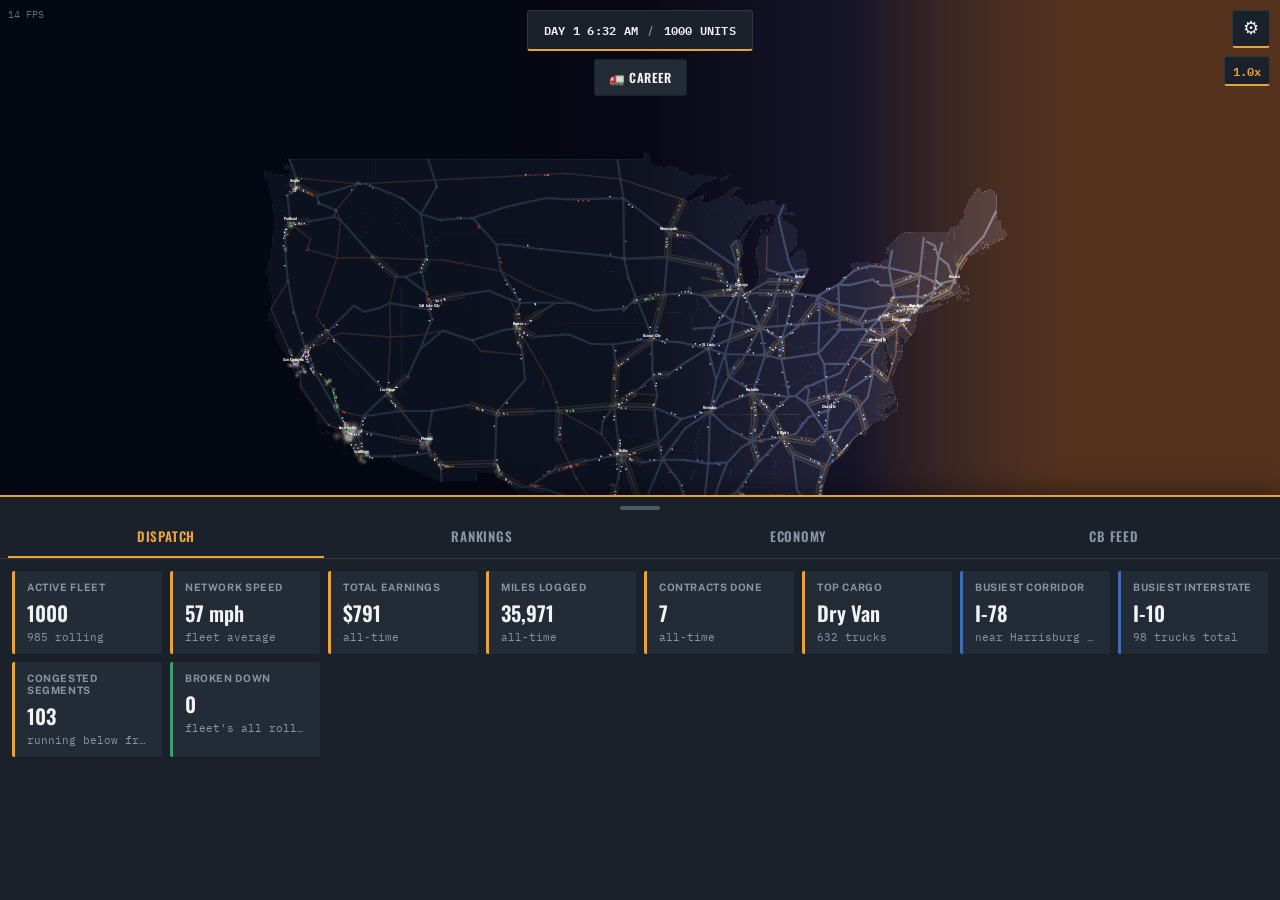
==== commit 06a4227b: "Career mode redesign, phases 2-5: subject-based tabs (RIG/FLEET/BOOKS/WORLD) Replaces the single "Ca" ====
--- a/index.html
+++ b/index.html
@@ -20,18 +20,20 @@
     <button id="btn-exit-follow" class="pill-btn hidden">&times; RELEASE</button>
     <button id="btn-nav-toggle" class="pill-btn hidden">NAV VIEW</button>
     <button id="btn-career" class="pill-btn" style="background:var(--panel-strong);color:var(--ink)">&#128666; CAREER</button>
-    <div id="career-hud" class="hidden">
-      <span id="career-hud-cash">$0</span>
+    <!-- Read-only status while driving - no controls live here anymore
+         (throttle/PULL IN moved into the RIG tab, full-size, where a
+         thumb can actually hit them; see career-ui.js's renderRigTab).
+         Tapping anywhere on the bar opens RIG - it's a shortcut into the
+         cockpit, not a second place to act from up here. -->
+    <button id="career-status" class="hidden" title="Open your rig">
+      <span id="career-status-cash">$0</span>
       <span class="divider">/</span>
-      <span id="career-hud-fuel">FUEL 0%</span>
-      <span id="career-hud-hotshot" class="hidden"></span>
-      <div id="throttle-group">
-        <button class="chip" data-throttle="CONSERVE">CONSERVE</button>
-        <button class="chip active" data-throttle="LEGAL">LEGAL</button>
-        <button class="chip" data-throttle="HAMMER">HAMMER</button>
-      </div>
-      <button id="btn-pull-in" class="pill-btn" style="background:var(--caution);color:var(--caution-ink);padding:6px 10px;font-size:0.68rem;">PULL IN</button>
-    </div>
+      <span id="career-status-fuel">FUEL 0%</span>
+      <span id="career-status-fatigue">FATIGUE 0%</span>
+      <span id="career-status-dest"></span>
+      <span id="career-status-hotshot" class="hidden"></span>
+      <span id="career-status-heat" class="hidden">&#128680; HEAT</span>
+    </button>
   </div>
 
   <button id="btn-settings" title="Settings">&#9881;</button>
@@ -168,18 +170,36 @@
   <div id="bottom-sheet">
     <div id="sheet-handle"></div>
     <div id="sheet-tabs">
-      <button class="tab-btn active" data-tab="overview">Dispatch</button>
-      <button class="tab-btn" data-tab="rankings">Rankings</button>
-      <button class="tab-btn" data-tab="economy">Economy</button>
-      <button class="tab-btn" data-tab="cb">CB Feed<span id="cb-unread" class="tab-badge hidden"></span></button>
-      <button class="tab-btn hidden" id="tab-btn-career" data-tab="career">Career</button>
+      <!-- Spectator tabs (default): visible unless a career is active.
+           Career tabs (RIG/FLEET/BOOKS/WORLD): the reverse. Never both at
+           once - see career-ui.js's updateCareerHud, which is also what
+           forces a fallback selection if the active tab is the one just
+           hidden. Both sets are declared up front (not injected later) so
+           el's static-vs-live query concerns never come up. -->
+      <button class="tab-btn active spectator-tab" data-tab="overview">Dispatch</button>
+      <button class="tab-btn spectator-tab" data-tab="rankings">Rankings</button>
+      <button class="tab-btn spectator-tab" data-tab="economy">Economy</button>
+      <button class="tab-btn spectator-tab" data-tab="cb">CB Feed<span id="cb-unread" class="tab-badge hidden"></span></button>
+      <button class="tab-btn career-tab hidden" data-tab="rig">Rig</button>
+      <button class="tab-btn career-tab hidden" data-tab="fleet">Fleet</button>
+      <button class="tab-btn career-tab hidden" data-tab="books">Books</button>
+      <button class="tab-btn career-tab hidden" data-tab="world">World</button>
     </div>
     <div class="tab-content">
       <div id="tab-overview" class="content-panel active"></div>
       <div id="tab-rankings" class="content-panel"></div>
       <div id="tab-economy" class="content-panel"></div>
-      <div id="tab-cb" class="content-panel"></div>
-      <div id="tab-career" class="content-panel"></div>
+      <!-- #cb-feed is cb.js's one persistent feed element - it never gets
+           destroyed/rebuilt (cb.js appends messages into it directly and
+           tracks its own scroll position). This div is its HOME while
+           spectating; career-ui.js's renderWorldTab reparents it into the
+           World tab's own slot while a career is active, and moves it
+           back here the moment the career ends - see updateCareerHud. -->
+      <div id="tab-cb" class="content-panel"><div id="cb-feed"></div></div>
+      <div id="tab-rig" class="content-panel"></div>
+      <div id="tab-fleet" class="content-panel"></div>
+      <div id="tab-books" class="content-panel"></div>
+      <div id="tab-world" class="content-panel"></div>
       <!-- Not a tab: tapping a truck or a city slides this over whichever
            tab is open, and the back button (or picking any tab) closes it
            again. Inspecting something is a detour from browsing, not a
--- a/style.css
+++ b/style.css
@@ -691,6 +691,15 @@
    pull down through rather than three lines that evaporate.
 --------------------------------------------------------------------- */
 #tab-cb { padding: 8px 10px; }
+/* #cb-feed is cb.js's actual scroll container (it reads/writes
+   feedEl.scrollTop directly to preserve position as messages arrive) -
+   it used to just BE #tab-cb. Now it's reparented between #tab-cb
+   (spectating) and World's own slot (driving, see career-ui.js's
+   renderWorldTab), so it needs its own bounded height/scroll wherever it
+   lands rather than inheriting the parent panel's, which differs between
+   the two homes (one is the whole sheet, the other shares space with
+   World's metrics grid above it). */
+#cb-feed { max-height: 400px; overflow-y: auto; }
 .cb-msg {
   display: flex;
   gap: 8px;
@@ -997,11 +1006,14 @@
    Owner-Operator career mode.
    --------------------------------------------------------------------- */
 
-/* HUD: the cash/fuel readout that sits beside the nav-view toggle while a
-   career is active, plus the always-visible CAREER pill that starts one
-   (and turns green/active once it has). */
+/* HUD: the always-visible CAREER pill that starts a career (and turns
+   green/active once it has), plus the read-only status bar that replaces
+   it once driving. No controls live in the status bar anymore - throttle
+   and PULL IN moved into the RIG tab, full-size (see career-ui.js's
+   renderRigTab); this is purely glanceable, and doubles as a shortcut
+   into RIG on tap. */
 #btn-career.active { background: var(--go); color: #fff; }
-#career-hud {
+#career-status {
   pointer-events: auto;
   background: var(--panel);
   border: 1px solid var(--line);
@@ -1014,19 +1026,27 @@
   font-family: var(--font-mono);
   font-size: 0.72rem;
   font-weight: 600;
-}
-#career-hud-cash { color: var(--go); }
-#career-hud-fuel { color: var(--ink); }
-#career-hud-hotshot { color: var(--stop); font-weight: 700; }
-/* Throttle: CONSERVE trades speed for fuel/wear (safe green), LEGAL is
-   cruise-speed baseline (neutral), HAMMER trades fuel/wear/ticket-heat for
-   speed (risk red) - same semantic colors as everywhere else in the app,
-   not a fresh palette invented for this one control. */
-#throttle-group { display: flex; gap: 4px; }
-#throttle-group .chip { padding: 5px 7px; font-size: 0.62rem; }
-#throttle-group .chip[data-throttle="CONSERVE"].active { background: var(--go); border-color: var(--go); color: #fff; }
-#throttle-group .chip[data-throttle="LEGAL"].active { background: var(--caution); border-color: var(--caution); color: var(--caution-ink); }
-#throttle-group .chip[data-throttle="HAMMER"].active { background: var(--stop); border-color: var(--stop); color: #fff; }
+  color: var(--ink);
+  cursor: pointer;
+  max-width: 92vw;
+  overflow-x: auto;
+}
+#career-status:active { transform: scale(0.98); }
+#career-status-hotshot { color: var(--stop); font-weight: 700; }
+#career-status-heat { color: var(--stop); font-weight: 700; }
+
+/* Career mode-shift: body.career-mode is toggled by career-ui.js's
+   updateCareerHud, on/off with profile.active. Without this, "driving"
+   looked identical to spectating except for the status strip - the app's
+   own chrome (top-bar border, truck-stop header) stayed on --caution,
+   the ordinary/spectator accent, right next to the status bar's --go
+   border. This spreads the SAME --go "you're driving" accent already
+   established there to the rest of the top-level chrome instead of
+   introducing a new color. */
+body.career-mode #top-bar { border-bottom-color: var(--go); }
+body.career-mode #truckstop-header { border-bottom-color: var(--go); }
+body.career-mode #truckstop-city { color: var(--go); }
+body.career-mode .tab-btn.active { color: var(--go); border-bottom-color: var(--go); }
 
 /* Career mode-shift: body.career-mode is toggled by career-ui.js's
    updateCareerHud, on/off with profile.active. Without this, "driving"
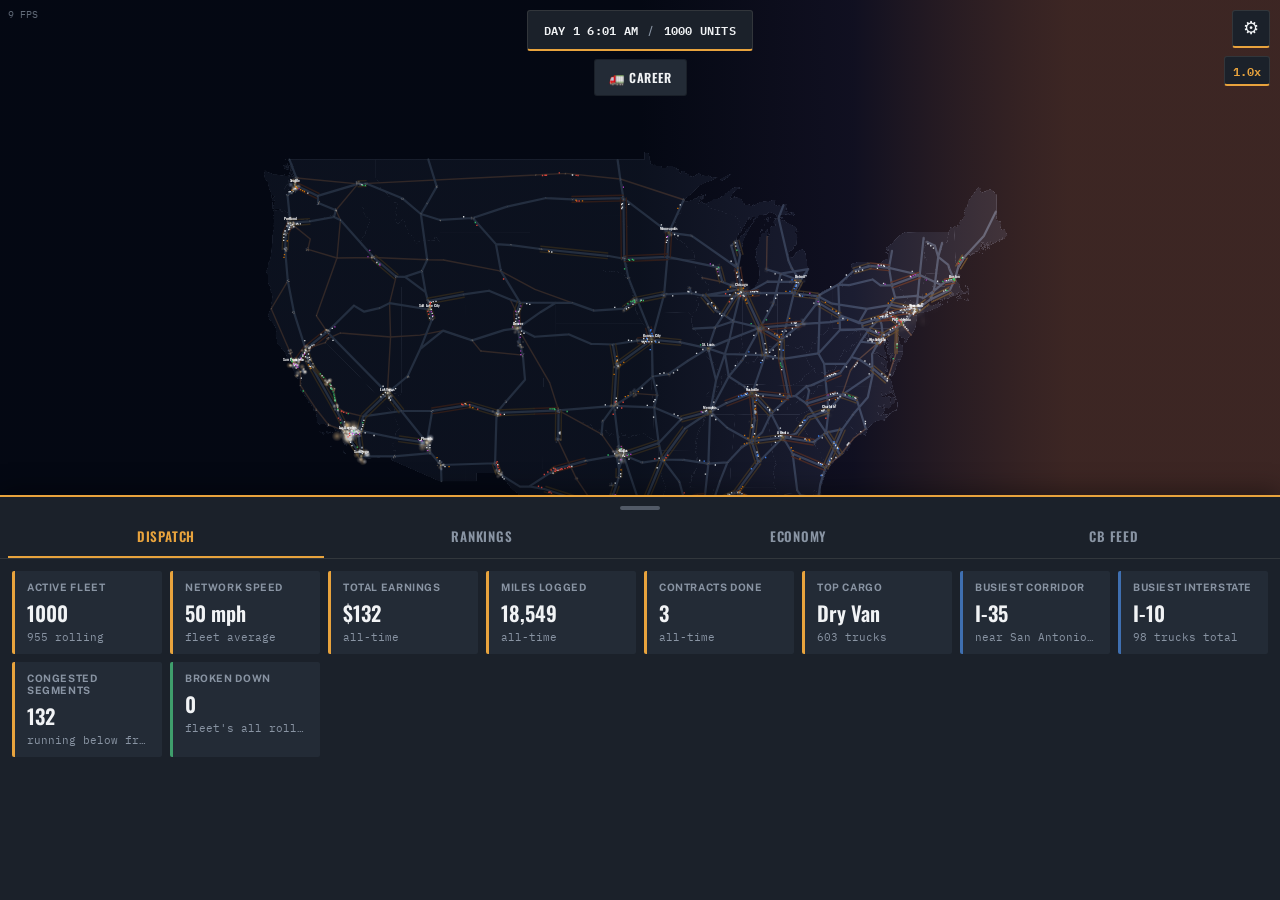
==== commit 36d22d70: "Fleet command expansion, phase 6: company creation wizard New src/wizard-ui.js: a skippable 4-step o" ====
--- a/index.html
+++ b/index.html
@@ -164,6 +164,38 @@
     <div id="truckstop-footer">
       <div id="truckstop-status"></div>
       <button id="btn-roll-out" class="pill-btn" style="background:var(--go)">ROLL OUT</button>
+    </div>
+  </div>
+
+  <!-- Company creation wizard - a separate full-screen overlay from the
+       truck stop above (reuses its shape via the shared .fullscreen-*
+       classes, never the truck-stop element itself). Hidden by default;
+       opened only from the "Set Up My Company" choice below on a fresh
+       career start. -->
+  <div id="wizard-overlay" class="fullscreen-overlay hidden">
+    <div class="fullscreen-header">
+      <div>
+        <div id="wizard-title" class="fullscreen-title">Start Your Company</div>
+        <div id="wizard-step-sub" class="fullscreen-sub"></div>
+      </div>
+      <button id="btn-wizard-close" class="pill-btn" style="background:var(--panel-strong);color:var(--ink)">&times; Cancel</button>
+    </div>
+    <div id="wizard-tabs" class="fullscreen-tabs"></div>
+    <div id="wizard-content" class="fullscreen-content"></div>
+    <div id="wizard-footer" class="fullscreen-footer">
+      <button id="btn-wizard-back" class="pill-btn" style="background:var(--panel-strong);color:var(--ink)">&larr; Back</button>
+      <button id="btn-wizard-next" class="pill-btn" style="background:var(--go)">Next &rarr;</button>
+    </div>
+  </div>
+
+  <!-- Fresh-career choice: Quick Start (today's one-tap CAREER behavior,
+       untouched) vs. the wizard above. Never shown for a saved-career
+       reattach, which is unaffected by any of this. -->
+  <div id="career-start-choice" class="hidden">
+    <div class="csc-title">New Career</div>
+    <div class="csc-options">
+      <button id="btn-quick-start" class="pill-btn" style="background:var(--go);width:100%;">Quick Start</button>
+      <button id="btn-setup-company" class="pill-btn" style="background:var(--panel-strong);color:var(--ink);width:100%;">Set Up My Company</button>
     </div>
   </div>
 
--- a/style.css
+++ b/style.css
@@ -366,6 +366,7 @@
 
 .decision-btn .dcity { font-size: 0.8rem; font-weight: 700; text-align: center; }
 .decision-btn .ddist { font-size: 0.65rem; color: var(--dim); font-family: var(--font-mono); }
+.decision-btn .datlas { font-size: 0.6rem; color: var(--caution); font-family: var(--font-mono); text-align: center; }
 .decision-btn .dkey { font-size: 0.62rem; color: var(--caution); font-family: var(--font-mono); }
 #decision-timer { height: 4px; border-radius: 2px; background: rgba(255, 255, 255, 0.1); margin-top: 12px; overflow: hidden; }
 #decision-timer-fill { height: 100%; width: 100%; background: var(--caution); transform-origin: left; }
@@ -1211,3 +1212,238 @@
 /* Career tab (Dispatch/Rankings/Economy/CB's sibling in the bottom sheet)
    reuses .metric-grid/.metric-card/.section-label/.stat-bar wholesale -
    no new component classes needed there beyond what's already shared. */
+
+/* ---------------------------------------------------------------------
+   Company logo (Phase 12) - a filled circle in the company's chosen color
+   with its glyph (or monogram fallback) centered inside. Renders
+   identically wherever it appears: the FLEET tab header and, once the map
+   beacon lands, a canvas-drawn equivalent using the same color/glyph/
+   monogram fields (career-ui.js's badge is DOM-only; render.js can't share
+   this markup, only the underlying data shape).
+   --------------------------------------------------------------------- */
+.company-badge {
+  flex-shrink: 0;
+  border-radius: 50%;
+  display: flex;
+  align-items: center;
+  justify-content: center;
+  color: #fff;
+  font-weight: 700;
+  line-height: 1;
+  box-shadow: 0 0 0 1px rgba(0, 0, 0, 0.25);
+}
+.logo-picker-row { display: flex; align-items: center; gap: 12px; margin-bottom: 8px; }
+.logo-picker-groups { display: flex; flex-direction: column; gap: 6px; flex: 1; min-width: 0; }
+.logo-swatch-row, .logo-glyph-row { display: flex; gap: 6px; flex-wrap: wrap; }
+.logo-swatch {
+  width: 26px;
+  height: 26px;
+  border-radius: 50%;
+  border: 2px solid transparent;
+  cursor: pointer;
+  padding: 0;
+}
+.logo-swatch.active { border-color: var(--ink); box-shadow: 0 0 0 1px var(--caution); }
+.logo-glyph-btn {
+  width: 30px;
+  height: 30px;
+  border-radius: 4px;
+  background: var(--panel-strong);
+  border: 1px solid var(--line);
+  color: var(--ink);
+  font-size: 0.95rem;
+  display: flex;
+  align-items: center;
+  justify-content: center;
+  cursor: pointer;
+  padding: 0;
+}
+.logo-glyph-btn.active { border-color: var(--caution); background: #2a3441; }
+
+/* ---------------------------------------------------------------------
+   RIG redesign (Phase 12) - throttle condensed into one segmented row and
+   PULL IN as a large two-line button, both moved to the top of the tab
+   above everything else; a "hero" variant of the shared stat-bar for
+   Fuel/Fatigue so the two vitals players actually need are never buried
+   among five other identical-looking rows.
+   --------------------------------------------------------------------- */
+.throttle-row {
+  display: flex;
+  gap: 3px;
+  background: var(--panel-strong);
+  border: 1px solid var(--line);
+  border-radius: 4px;
+  padding: 3px;
+}
+.throttle-seg {
+  flex: 1;
+  background: none;
+  border: none;
+  border-radius: 3px;
+  color: var(--dim);
+  font-family: var(--font-display);
+  font-weight: 600;
+  font-size: 0.8rem;
+  text-transform: uppercase;
+  letter-spacing: 0.03em;
+  padding: 10px 4px;
+  cursor: pointer;
+}
+.throttle-seg.active { background: var(--seg-color, var(--caution)); color: #0b0e13; }
+
+.pull-in-btn {
+  display: flex;
+  flex-direction: column;
+  align-items: center;
+  gap: 2px;
+  width: 100%;
+  margin-top: 8px;
+  margin-bottom: 14px;
+  background: var(--go);
+  border: none;
+  border-radius: 4px;
+  padding: 13px;
+  color: #fff;
+  cursor: pointer;
+  font-family: var(--font-display);
+}
+.pull-in-btn:active { transform: scale(0.98); }
+.pull-in-btn:disabled {
+  opacity: 0.45;
+  cursor: default;
+  background: var(--panel-strong);
+  color: var(--dim);
+}
+.pull-in-btn .pull-in-title {
+  font-size: 1.02rem;
+  font-weight: 700;
+  text-transform: uppercase;
+  letter-spacing: 0.05em;
+}
+.pull-in-btn .pull-in-sub { font-size: 0.74rem; font-weight: 600; opacity: 0.9; }
+
+.stat-bar-row.hero { margin-bottom: 14px; }
+.stat-bar-row.hero .stat-bar-label { font-size: 0.82rem; }
+.stat-bar-row.hero .stat-bar { height: 13px; border-radius: 5px; }
+
+/* ---------------------------------------------------------------------
+   Company creation wizard (Phase 12) - its own full-screen overlay
+   (never a repurposing of #truckstop-overlay, which keeps its unrelated
+   job), reusing the exact same shape - header, horizontal step-tabs,
+   scrollable content, footer - as reusable classes so neither overlay
+   duplicates the other's rule bodies. #truckstop-overlay's own markup is
+   untouched; .vendor-tab-btn is shared directly by both tab rows rather
+   than cloned under a second name, since it's genuinely the same
+   "horizontal tab in a fullscreen overlay" component either place.
+   --------------------------------------------------------------------- */
+.fullscreen-overlay {
+  position: fixed;
+  inset: 0;
+  z-index: 11;
+  background: var(--asphalt);
+  display: flex;
+  flex-direction: column;
+  animation: detail-in 0.22s cubic-bezier(0.2, 0.8, 0.2, 1);
+}
+.fullscreen-header {
+  flex-shrink: 0;
+  display: flex;
+  align-items: flex-start;
+  justify-content: space-between;
+  gap: 12px;
+  padding: max(14px, env(safe-area-inset-top)) 16px 12px;
+  background: var(--panel);
+  border-bottom: 2px solid var(--caution);
+}
+.fullscreen-title {
+  font-family: var(--font-display);
+  font-size: 1.3rem;
+  font-weight: 600;
+  text-transform: uppercase;
+  letter-spacing: 0.02em;
+  color: var(--caution);
+}
+.fullscreen-sub { font-family: var(--font-mono); font-size: 0.76rem; color: var(--dim); margin-top: 2px; }
+.fullscreen-tabs {
+  flex-shrink: 0;
+  display: flex;
+  overflow-x: auto;
+  gap: 2px;
+  padding: 8px 10px 0;
+  background: var(--panel);
+  border-bottom: 1px solid var(--line);
+}
+.fullscreen-tabs::-webkit-scrollbar { display: none; }
+.fullscreen-content { flex: 1; min-height: 0; overflow-y: auto; padding: 16px; }
+.fullscreen-footer {
+  flex-shrink: 0;
+  display: flex;
+  align-items: center;
+  justify-content: space-between;
+  gap: 12px;
+  padding: 10px 16px calc(10px + env(safe-area-inset-bottom));
+  background: var(--panel);
+  border-top: 2px solid var(--line);
+}
+
+/* Wizard step content: name input, candidate/logo cards, and the city
+   picker shared by the Truck and Home Base steps (and reused standalone
+   by FLEET's "Change Home Base" setting). */
+.wizard-text-input {
+  width: 100%;
+  background: var(--panel-strong);
+  border: 1px solid var(--line);
+  border-radius: 4px;
+  color: var(--ink);
+  font-family: var(--font-body);
+  font-size: 0.95rem;
+  padding: 11px 12px;
+}
+.wizard-text-input:focus { outline: none; border-color: var(--caution); }
+.city-search-row { display: flex; gap: 8px; margin-bottom: 8px; }
+.city-search-row .wizard-text-input { flex: 1; }
+.city-list { display: flex; flex-direction: column; gap: 4px; max-height: 46vh; overflow-y: auto; }
+.city-row {
+  display: flex;
+  align-items: center;
+  gap: 10px;
+  padding: 8px 10px;
+  background: var(--panel-strong);
+  border-left: 3px solid transparent;
+  border-radius: 2px;
+  cursor: pointer;
+}
+.city-row:active { background: #2a3441; }
+.city-row.selected { border-left-color: var(--caution); background: #2a3441; }
+.city-row .city-name { font-weight: 700; font-size: 0.86rem; flex: 1; }
+.city-row .city-tier { font-family: var(--font-mono); font-size: 0.62rem; color: var(--dim); }
+#wizard-footer .pill-btn:disabled { opacity: 0.4; cursor: default; }
+
+/* The tiny "Quick Start vs. Set Up My Company" choice shown on a fresh
+   career start - reuses #decision-overlay's small floating-card geometry
+   (bottom-anchored above the sheet) rather than a second full-screen
+   takeover, since it's a two-button choice, not a multi-step form. */
+#career-start-choice {
+  position: fixed;
+  left: 50%;
+  bottom: calc(var(--sheet-visible-h) + 16px);
+  transform: translateX(-50%);
+  width: min(90vw, 360px);
+  background: var(--panel);
+  border: 1px solid var(--line);
+  border-radius: 4px;
+  padding: 14px 12px 12px;
+  z-index: 8;
+  box-shadow: 0 12px 32px rgba(0, 0, 0, 0.55);
+}
+#career-start-choice .csc-title {
+  font-family: var(--font-display);
+  font-size: 0.82rem;
+  font-weight: 600;
+  color: var(--caution);
+  text-align: center;
+  text-transform: uppercase;
+  letter-spacing: 0.04em;
+  margin-bottom: 10px;
+}
+#career-start-choice .csc-options { display: flex; flex-direction: column; gap: 8px; }
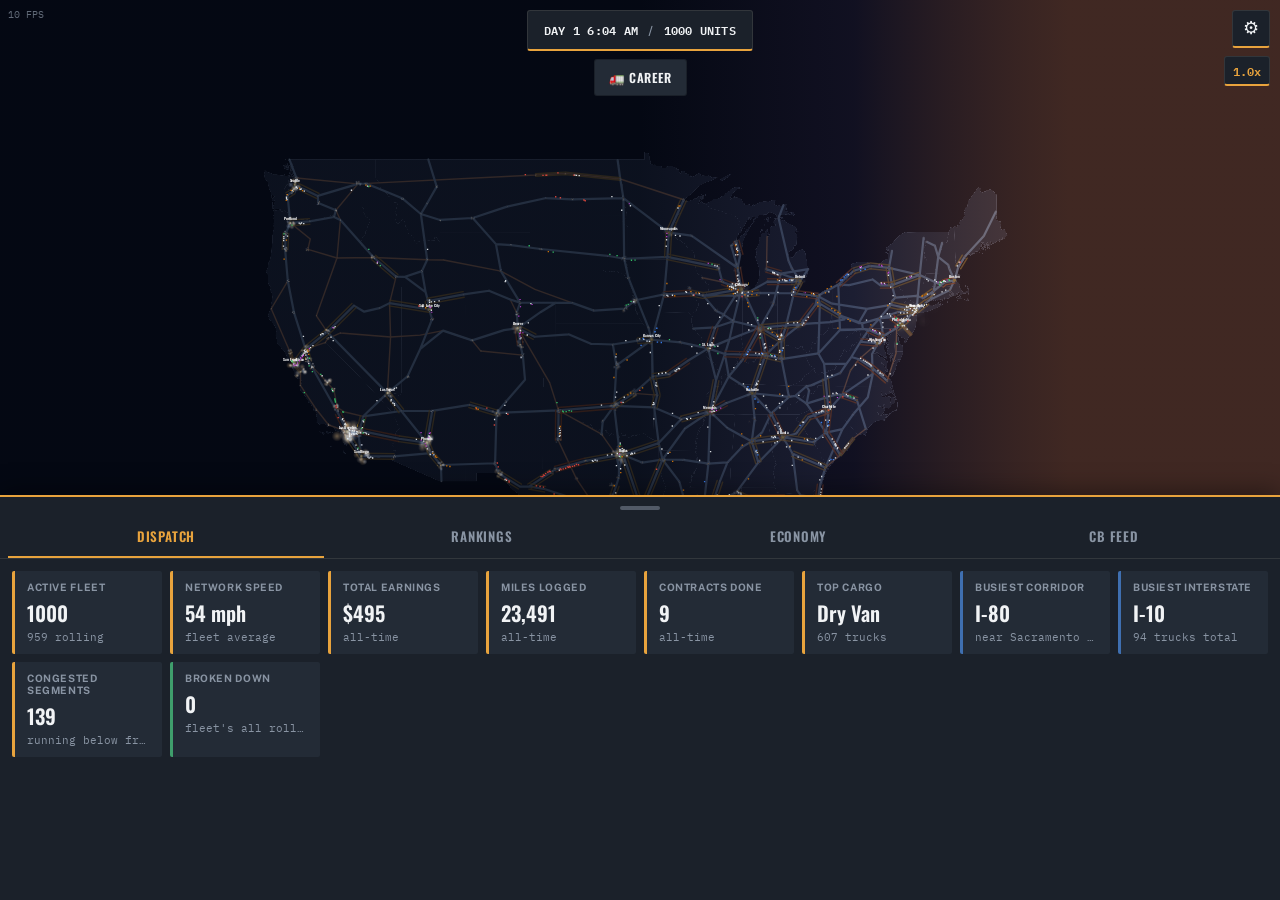
==== commit 1a769fbd: "Fix beacon zoom-scaling, redesign RIG dashboard, add Payroll and Back to Map - Beacon: replace the c" ====
--- a/index.html
+++ b/index.html
@@ -17,7 +17,6 @@
       <span id="fleet-count">0 UNITS</span>
     </div>
 
-    <button id="btn-exit-follow" class="pill-btn hidden">&times; RELEASE</button>
     <button id="btn-nav-toggle" class="pill-btn hidden">NAV VIEW</button>
     <button id="btn-career" class="pill-btn" style="background:var(--panel-strong);color:var(--ink)">&#128666; CAREER</button>
     <!-- Read-only status while driving - no controls live here anymore
@@ -57,6 +56,14 @@
     <input type="range" id="time-slider" min="0" max="8" step="0.5" value="1" title="Simulation speed">
   </div>
   <div id="fps-counter">60 FPS</div>
+  <!-- Only shown while the career UI view (RIG/FLEET/BOOKS/WORLD tabs +
+       career status bar) is on screen. Backgrounds that view back to the
+       spectator top bar/tab set WITHOUT ending the career itself - the
+       CAREER pill reappears clickable and resumes it. Replaces the old
+       always-there RELEASE button, which only ever unfollowed the camera
+       (redundant - dragging the map already does that, see main.js's
+       per-frame camera-mode resync). -->
+  <button id="btn-back-to-map" class="pill-btn hidden">&larr; Back to Map</button>
 
   <div id="settings-overlay" class="hidden">
     <div id="settings-panel">
@@ -247,6 +254,7 @@
   </div>
 
   <div id="daily-digest" class="hidden"></div>
+  <div id="payroll-alert" class="hidden"></div>
   <div id="toast" class="hidden"></div>
   <div id="fatal-error" class="hidden"></div>
 
--- a/style.css
+++ b/style.css
@@ -145,8 +145,7 @@
 }
 .pill-btn:active { transform: scale(0.96); }
 
-/* Nav-view toggle - neutral until engaged (unlike the red "release"
-   button, this isn't a destructive action), amber/active to match the
+/* Nav-view toggle - neutral until engaged, amber/active to match the
    chip/tab "currently selected" convention used elsewhere. */
 #btn-nav-toggle { background: var(--panel-strong); color: var(--ink); }
 #btn-nav-toggle.active { background: var(--caution); color: var(--caution-ink); }
@@ -189,6 +188,31 @@
   color: var(--dim);
   opacity: 0.7;
 }
+
+/* Back to Map - top-left, tucked under the FPS counter's line so the two
+   never collide. Only shown while the career UI view is actually on
+   screen (see career-ui.js's updateCareerHud); backgrounds that view
+   back to spectator without ending the career itself. */
+#btn-back-to-map {
+  position: fixed;
+  top: calc(max(8px, env(safe-area-inset-top)) + 20px);
+  left: max(8px, env(safe-area-inset-left));
+  z-index: 5;
+  pointer-events: auto;
+  background: var(--panel);
+  border: 1px solid var(--line);
+  border-bottom: 2px solid var(--go);
+  border-radius: 3px;
+  color: var(--ink);
+  padding: 6px 10px;
+  font-family: var(--font-display);
+  font-weight: 600;
+  font-size: 0.66rem;
+  letter-spacing: 0.05em;
+  text-transform: uppercase;
+  cursor: pointer;
+}
+#btn-back-to-map:active { transform: scale(0.94); }
 
 /* ---------------------------------------------------------------------
    Settings modal - centered card over a dimmed backdrop (distinct from
@@ -514,6 +538,68 @@
   white-space: nowrap;
 }
 .chip.active { background: var(--caution); border-color: var(--caution); color: var(--caution-ink); }
+
+/* RIG tab dashboard gauges - tank-shaped fuel gauge + humanoid fatigue
+   gauge, rendered as inline SVG by career-ui.js's tankGaugeSVG/personGaugeSVG.
+   This block only styles their layout/typography; the gauge shapes
+   themselves are drawn entirely in SVG markup. */
+.dash-gauges {
+  display: flex;
+  gap: 20px;
+  justify-content: center;
+  padding: 10px 4px 14px;
+  margin-bottom: 4px;
+  border-bottom: 1px solid var(--line);
+}
+.dash-gauge {
+  display: flex;
+  align-items: center;
+  gap: 10px;
+}
+.dash-gauge-svg { flex: 0 0 auto; }
+.dash-gauge-label {
+  display: flex;
+  flex-direction: column;
+  gap: 1px;
+}
+.dash-gauge-pct {
+  font-family: var(--font-display);
+  font-size: 1.5rem;
+  font-weight: 700;
+  line-height: 1.05;
+}
+.dash-gauge-name {
+  font-family: var(--font-body);
+  font-size: 0.68rem;
+  font-weight: 700;
+  color: var(--dim);
+  text-transform: uppercase;
+  letter-spacing: 0.05em;
+}
+.dash-gauge-sub {
+  font-family: var(--font-body);
+  font-size: 0.68rem;
+  color: var(--dim);
+}
+
+/* Condensed wrapping strip of small stat readouts (Hunger/Morale/Heat/
+   Health/Condition) - reuses statChip()'s .stat-chip/.stat-label, which
+   otherwise only had rules scoped to #truckstop-status. */
+.vitals-strip {
+  display: flex;
+  flex-wrap: wrap;
+  gap: 8px 16px;
+  padding: 8px 2px 4px;
+}
+.vitals-strip .stat-chip { display: flex; align-items: baseline; gap: 4px; }
+.vitals-strip .stat-chip .stat-label {
+  color: var(--dim);
+  font-family: var(--font-body);
+  font-weight: 700;
+  font-size: 0.6rem;
+  text-transform: uppercase;
+  letter-spacing: 0.04em;
+}
 
 .list-row {
   display: flex;
@@ -833,7 +919,7 @@
 /* Daily digest - a end-of-day dispatch summary that slides in at
    midnight. Deliberately corner-anchored rather than modal: it reports,
    it doesn't interrupt, and the sim keeps running behind it. */
-#daily-digest {
+#daily-digest, #payroll-alert {
   position: fixed;
   left: max(10px, env(safe-area-inset-left));
   bottom: calc(var(--sheet-visible-h) + 14px);
@@ -848,11 +934,17 @@
   cursor: pointer;
   animation: digest-in 0.28s cubic-bezier(0.2, 0.8, 0.2, 1);
 }
+/* Payroll is a distinct card from the Daily Digest (different accent so
+   the two are never mistaken for each other), stacked above it via the
+   ::after left-offset trick if both happen to want the same corner - see
+   showPayrollAlert()'s comment for why that collision can't actually
+   happen in practice. */
+#payroll-alert { border-left-color: var(--info); }
 @keyframes digest-in {
   from { opacity: 0; transform: translateX(-14px); }
   to { opacity: 1; transform: none; }
 }
-#daily-digest .digest-title {
+#daily-digest .digest-title, #payroll-alert .digest-title {
   font-family: var(--font-display);
   font-size: 0.78rem;
   font-weight: 600;
@@ -861,15 +953,16 @@
   color: var(--caution);
   margin-bottom: 7px;
 }
-#daily-digest .digest-line {
+#payroll-alert .digest-title { color: var(--info); }
+#daily-digest .digest-line, #payroll-alert .digest-line {
   display: flex;
   justify-content: space-between;
   gap: 10px;
   font-size: 0.76rem;
   padding: 2px 0;
 }
-#daily-digest .digest-line span:first-child { color: var(--dim); }
-#daily-digest .digest-line span:last-child {
+#daily-digest .digest-line span:first-child, #payroll-alert .digest-line span:first-child { color: var(--dim); }
+#daily-digest .digest-line span:last-child, #payroll-alert .digest-line span:last-child {
   font-family: var(--font-mono);
   font-weight: 600;
   color: var(--ink);
@@ -879,7 +972,7 @@
    the four operating numbers above. Each is a fixed-width badge column
    plus a two-line body, so both rows' text starts on the same left edge
    regardless of which glyph the badge is. */
-#daily-digest .digest-awards {
+#daily-digest .digest-awards, #payroll-alert .digest-awards {
   margin-top: 7px;
   padding-top: 7px;
   border-top: 1px solid var(--line);
@@ -887,20 +980,21 @@
   flex-direction: column;
   gap: 5px;
 }
-#daily-digest .digest-award {
+#daily-digest .digest-award, #payroll-alert .digest-award {
   display: flex;
   align-items: baseline;
   gap: 7px;
   font-size: 0.72rem;
 }
-#daily-digest .digest-badge {
+#daily-digest .digest-badge, #payroll-alert .digest-badge {
   flex: 0 0 0.95rem;
   text-align: center;
   color: var(--caution);
   font-size: 0.8rem;
   line-height: 1;
 }
-#daily-digest .digest-award-title {
+#payroll-alert .digest-badge { color: var(--info); }
+#daily-digest .digest-award-title, #payroll-alert .digest-award-title {
   display: block;
   color: var(--dim);
   font-weight: 700;
@@ -908,13 +1002,13 @@
   text-transform: uppercase;
   font-size: 0.62rem;
 }
-#daily-digest .digest-award-val {
+#daily-digest .digest-award-val, #payroll-alert .digest-award-val {
   display: block;
   color: var(--ink);
   font-variant-numeric: tabular-nums lining-nums;
 }
-#daily-digest .digest-award-val strong { color: var(--ink); }
-#daily-digest .digest-star strong { color: var(--ink); }
+#daily-digest .digest-award-val strong, #payroll-alert .digest-award-val strong { color: var(--ink); }
+#daily-digest .digest-star strong, #payroll-alert .digest-star strong { color: var(--ink); }
 
 
 /* ---------------------------------------------------------------------
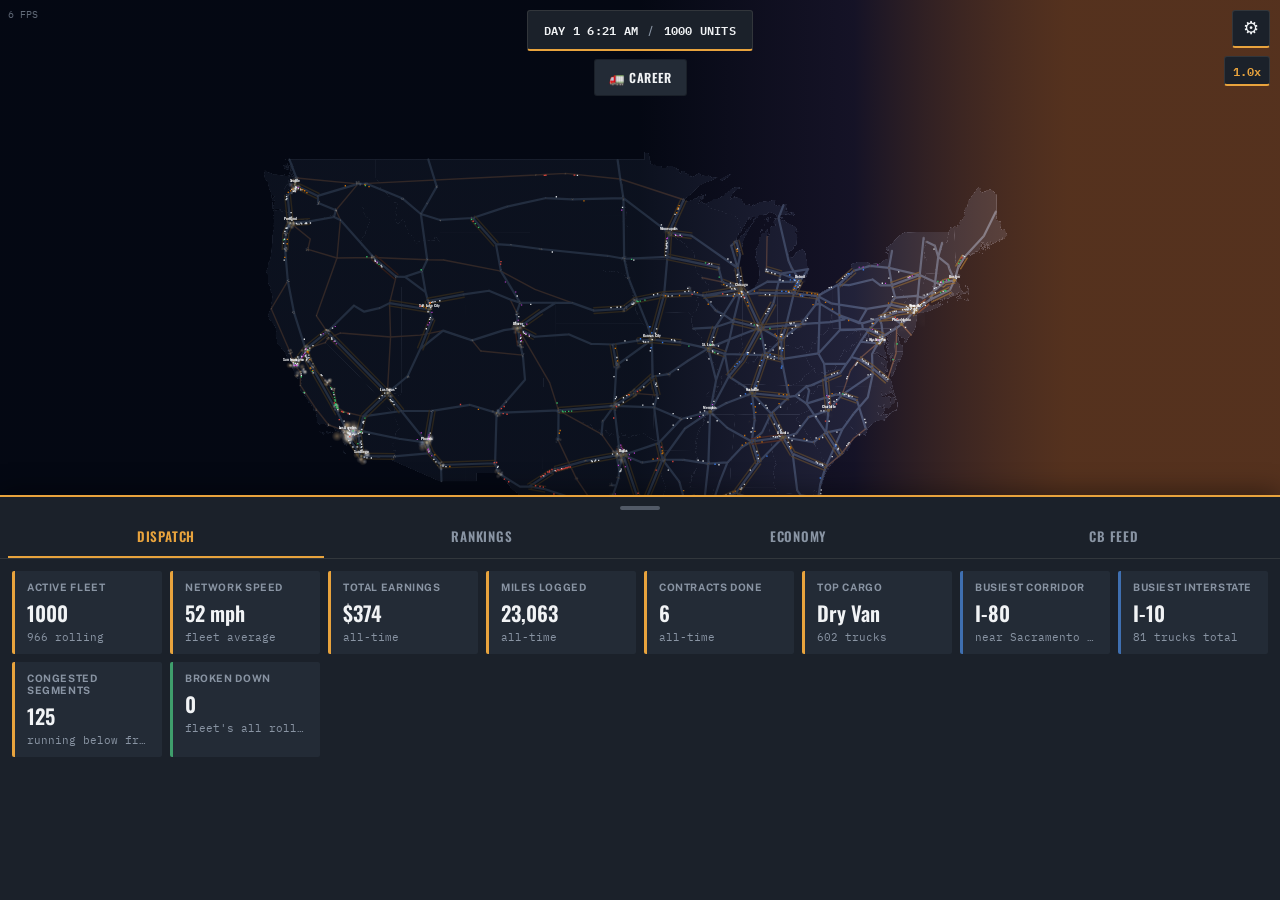
==== commit 6021fd2d: "Declutter career HUD, add bullet-time junctions and Cockpit/Command mode Iconify the cramped career " ====
--- a/index.html
+++ b/index.html
@@ -27,12 +27,16 @@
     <button id="career-status" class="hidden" title="Open your rig">
       <span id="career-status-cash">$0</span>
       <span class="divider">/</span>
-      <span id="career-status-fuel">FUEL 0%</span>
-      <span id="career-status-fatigue">FATIGUE 0%</span>
-      <span id="career-status-dest"></span>
+      <span id="career-status-fuel" title="Fuel">&#9981; 0%</span>
+      <span id="career-status-fatigue" title="Fatigue">&#128564; 0%</span>
       <span id="career-status-hotshot" class="hidden"></span>
-      <span id="career-status-heat" class="hidden">&#128680; HEAT</span>
+      <span id="career-status-heat" class="hidden" title="Police heat">&#128680;</span>
     </button>
+    <!-- Cockpit/Command toggle - only ever shown while a career is active
+         (see updateCareerHud). Cockpit is the default driving view;
+         Command zooms the camera out and swaps the sheet to the
+         fleet-management tabs (FLEET/BOOKS/WORLD), hiding RIG. -->
+    <button id="btn-mode-toggle" class="pill-btn hidden" title="Switch between driving and managing your fleet">&#128665; COMMAND</button>
   </div>
 
   <button id="btn-settings" title="Settings">&#9881;</button>
--- a/style.css
+++ b/style.css
@@ -149,6 +149,10 @@
    chip/tab "currently selected" convention used elsewhere. */
 #btn-nav-toggle { background: var(--panel-strong); color: var(--ink); }
 #btn-nav-toggle.active { background: var(--caution); color: var(--caution-ink); }
+/* Cockpit/Command toggle - neutral (Cockpit, the default driving view) vs.
+   --go (Command, matching career mode's own "you're in charge" accent). */
+#btn-mode-toggle { background: var(--panel-strong); color: var(--ink); }
+#btn-mode-toggle.active { background: var(--go); color: #06210f; }
 .hidden { display: none !important; }
 
 /* Settings gear - top-right, outside #hud's centered flex column so it
@@ -310,18 +314,33 @@
    shields: blue field, red cap band, bold white route number - the one
    piece of genuine interactivity in the sim gets the most on-brand prop.
 --------------------------------------------------------------------- */
+/* GPS-style slide-in from the top-right, below the settings/speed corner
+   buttons, rather than a dead-center takeover - it no longer needs to sit
+   above the bottom sheet (main.js's showDecisionPanel now minimizes the
+   sheet itself, so the two never compete for the same space) and reads
+   more like a nav unit's route prompt than a modal dialog. Bullet time
+   (main.js's BULLET_TIME_SCALE) is what makes this non-blocking framing
+   honest - the world is still moving, just slowly, while it's up. */
 #decision-overlay {
   position: fixed;
-  left: 50%;
-  bottom: calc(var(--sheet-visible-h) + 16px);
-  transform: translateX(-50%);
-  width: min(92vw, 480px);
+  top: calc(max(10px, env(safe-area-inset-top)) + 90px);
+  right: max(10px, env(safe-area-inset-right));
+  left: auto;
+  bottom: auto;
+  width: min(88vw, 320px);
+  max-height: calc(100vh - 110px);
+  overflow-y: auto;
   background: var(--panel);
   border: 1px solid var(--line);
   border-radius: 4px;
   padding: 14px 12px 12px;
   z-index: 8;
   box-shadow: 0 12px 32px rgba(0, 0, 0, 0.55);
+  animation: gps-slide-in 0.3s cubic-bezier(0.2, 0.8, 0.2, 1);
+}
+@keyframes gps-slide-in {
+  from { transform: translateX(24px); opacity: 0; }
+  to { transform: translateX(0); opacity: 1; }
 }
 #decision-title {
   font-family: var(--font-display);
@@ -1167,7 +1186,14 @@
   position: fixed;
   inset: 0;
   z-index: 11;
-  background: var(--asphalt);
+  /* Translucent + blurred rather than the old solid --asphalt: fast-
+     forward (career.js's advanceHours, used by Sleep/Wait/etc.) keeps
+     ticking drawFrame underneath while this is up, so the player can watch
+     the day/night cycle and AI traffic keep moving behind the vendor menus
+     instead of the world visually vanishing while time passes. */
+  background: rgba(15, 20, 28, 0.85);
+  backdrop-filter: blur(8px);
+  -webkit-backdrop-filter: blur(8px);
   display: flex;
   flex-direction: column;
   animation: detail-in 0.22s cubic-bezier(0.2, 0.8, 0.2, 1);
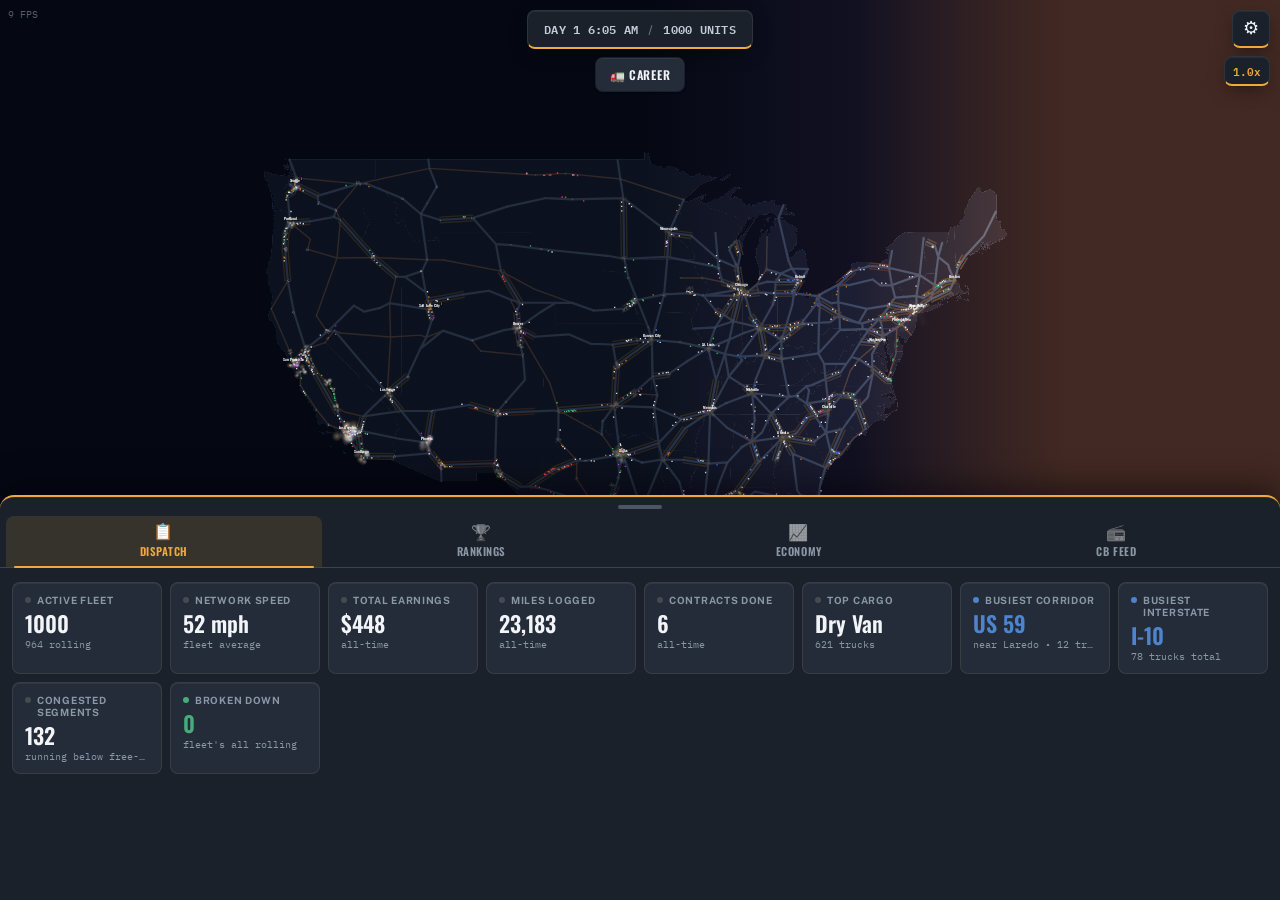
==== commit c02d2390: "Redesign the UI: real design tokens, differentiated components, calmer HUD The visual identity (inte" ====
--- a/index.html
+++ b/index.html
@@ -17,13 +17,13 @@
       <span id="fleet-count">0 UNITS</span>
     </div>
 
-    <button id="btn-nav-toggle" class="pill-btn hidden">NAV VIEW</button>
-    <button id="btn-career" class="pill-btn" style="background:var(--panel-strong);color:var(--ink)">&#128666; CAREER</button>
     <!-- Read-only status while driving - no controls live here anymore
          (throttle/PULL IN moved into the RIG tab, full-size, where a
          thumb can actually hit them; see career-ui.js's renderRigTab).
          Tapping anywhere on the bar opens RIG - it's a shortcut into the
-         cockpit, not a second place to act from up here. -->
+         cockpit, not a second place to act from up here. Sits directly
+         under #top-bar so the two weld into one instrument cluster in
+         career mode (see body.career-mode rules in style.css). -->
     <button id="career-status" class="hidden" title="Open your rig">
       <span id="career-status-cash">$0</span>
       <span class="divider">/</span>
@@ -32,11 +32,28 @@
       <span id="career-status-hotshot" class="hidden"></span>
       <span id="career-status-heat" class="hidden" title="Police heat">&#128680;</span>
     </button>
-    <!-- Cockpit/Command toggle - only ever shown while a career is active
-         (see updateCareerHud). Cockpit is the default driving view;
-         Command zooms the camera out and swaps the sheet to the
-         fleet-management tabs (FLEET/BOOKS/WORLD), hiding RIG. -->
-    <button id="btn-mode-toggle" class="pill-btn hidden" title="Switch between driving and managing your fleet">&#128665; COMMAND</button>
+
+    <!-- These three used to stack one-per-row beneath the bar above,
+         which in career mode put five separate elements down the middle
+         of the screen, right where a followed truck reads best. One
+         wrapping row instead. -->
+    <div id="hud-actions">
+      <!-- Only shown while the career UI view (career tab set + status
+           bar) is on screen. Backgrounds that view back to the spectator
+           top bar/tabs WITHOUT ending the career - the CAREER pill
+           reappears and resumes it. It used to be pinned to the top-left
+           corner, where at phone width it sat directly on top of the
+           clock/status cluster; it's an action, so it lives with the
+           other actions. -->
+      <button id="btn-back-to-map" class="pill-btn hidden">&larr; MAP</button>
+      <button id="btn-nav-toggle" class="pill-btn hidden">NAV VIEW</button>
+      <button id="btn-career" class="pill-btn" style="background:var(--panel-strong);color:var(--ink)">&#128666; CAREER</button>
+      <!-- Cockpit/Command toggle - only ever shown while a career is
+           active (see updateCareerHud). Cockpit is the default driving
+           view; Command zooms the camera out and swaps the sheet to the
+           fleet-management tabs (FLEET/BOOKS/WORLD), hiding RIG. -->
+      <button id="btn-mode-toggle" class="pill-btn hidden" title="Switch between driving and managing your fleet">&#128665; COMMAND</button>
+    </div>
   </div>
 
   <button id="btn-settings" title="Settings">&#9881;</button>
@@ -60,14 +77,6 @@
     <input type="range" id="time-slider" min="0" max="8" step="0.5" value="1" title="Simulation speed">
   </div>
   <div id="fps-counter">60 FPS</div>
-  <!-- Only shown while the career UI view (RIG/FLEET/BOOKS/WORLD tabs +
-       career status bar) is on screen. Backgrounds that view back to the
-       spectator top bar/tab set WITHOUT ending the career itself - the
-       CAREER pill reappears clickable and resumes it. Replaces the old
-       always-there RELEASE button, which only ever unfollowed the camera
-       (redundant - dragging the map already does that, see main.js's
-       per-frame camera-mode resync). -->
-  <button id="btn-back-to-map" class="pill-btn hidden">&larr; Back to Map</button>
 
   <div id="settings-overlay" class="hidden">
     <div id="settings-panel">
@@ -219,14 +228,19 @@
            forces a fallback selection if the active tab is the one just
            hidden. Both sets are declared up front (not injected later) so
            el's static-vs-live query concerns never come up. -->
-      <button class="tab-btn active spectator-tab" data-tab="overview">Dispatch</button>
-      <button class="tab-btn spectator-tab" data-tab="rankings">Rankings</button>
-      <button class="tab-btn spectator-tab" data-tab="economy">Economy</button>
-      <button class="tab-btn spectator-tab" data-tab="cb">CB Feed<span id="cb-unread" class="tab-badge hidden"></span></button>
-      <button class="tab-btn career-tab hidden" data-tab="rig">Rig</button>
-      <button class="tab-btn career-tab hidden" data-tab="fleet">Fleet</button>
-      <button class="tab-btn career-tab hidden" data-tab="books">Books</button>
-      <button class="tab-btn career-tab hidden" data-tab="world">World</button>
+      <!-- Icon over label: four condensed uppercase words competing for a
+           400px-wide row was the whole tab bar's legibility problem. The
+           glyph is what you actually aim at; the word confirms it. The
+           click handler reads .closest(".tab-btn"), so nested spans are
+           transparent to it. -->
+      <button class="tab-btn active spectator-tab" data-tab="overview"><span class="tab-icon">&#128203;</span><span class="tab-label">Dispatch</span></button>
+      <button class="tab-btn spectator-tab" data-tab="rankings"><span class="tab-icon">&#127942;</span><span class="tab-label">Rankings</span></button>
+      <button class="tab-btn spectator-tab" data-tab="economy"><span class="tab-icon">&#128200;</span><span class="tab-label">Economy</span></button>
+      <button class="tab-btn spectator-tab" data-tab="cb"><span class="tab-icon">&#128251;</span><span class="tab-label">CB Feed</span><span id="cb-unread" class="tab-badge hidden"></span></button>
+      <button class="tab-btn career-tab hidden" data-tab="rig"><span class="tab-icon">&#128667;</span><span class="tab-label">Rig</span></button>
+      <button class="tab-btn career-tab hidden" data-tab="fleet"><span class="tab-icon">&#128101;</span><span class="tab-label">Fleet</span></button>
+      <button class="tab-btn career-tab hidden" data-tab="books"><span class="tab-icon">&#128181;</span><span class="tab-label">Books</span></button>
+      <button class="tab-btn career-tab hidden" data-tab="world"><span class="tab-icon">&#127760;</span><span class="tab-label">World</span></button>
     </div>
     <div class="tab-content">
       <div id="tab-overview" class="content-panel active"></div>
--- a/style.css
+++ b/style.css
@@ -1,15 +1,92 @@
+/* =====================================================================
+   Interstate Fleet - visual system
+
+   The subject is American interstate freight, and the interface borrows
+   its vocabulary from real highway infrastructure rather than generic
+   dashboard chrome: gantry-sign panels, retroreflective sheen on raised
+   surfaces, FHWA sign colors used for the jobs they do on the road.
+
+   Sign-color semantics (this is a real system, not decoration):
+     --guide   green  - destinations, routing, distances (guide signs)
+     --info    blue   - services: fuel, food, lodging (service signs)
+     --caution amber  - warnings, work zones, the app's own chrome accent
+     --stop    red    - regulatory / hazard
+     --go      green  - "this reading is healthy" (status, NOT routing)
+   --go and --guide are deliberately different greens: one reports a
+   state, the other names a place. Mixing them is how a status bar starts
+   looking like a road sign and vice versa.
+===================================================================== */
+
 :root {
-  --asphalt: #12161c;
-  --panel: #1b212a;
-  --panel-strong: #232b36;
-  --line: rgba(255, 240, 214, 0.10);
-  --ink: #f1f3f5;
-  --dim: #8994a3;
-  --caution: #e8a33d;
+  /* --- surfaces -----------------------------------------------------
+     Four tiers, not two. Everything used to be --panel or --panel-strong
+     with the raised state hardcoded as #2a3441 in ten separate rules;
+     --panel-lift is that state, named. */
+  --asphalt: #0f1318;
+  --panel: #1a212b;
+  --panel-strong: #232c38;
+  --panel-lift: #2d3846;
+
+  /* Hairlines carry a warm bias toward the amber accent rather than a
+     neutral white - a pure-white rule over this ground reads blue. */
+  --line: rgba(255, 238, 209, 0.09);
+  --line-strong: rgba(255, 238, 209, 0.16);
+
+  --ink: #f2f4f7;
+  --ink-soft: #c3ccd8;
+  --dim: #8b96a6;
+
+  /* --- sign colors --------------------------------------------------- */
+  --caution: #f0a93c;
   --caution-ink: #2a1a03;
-  --go: #3f9e6c;
-  --stop: #d1494a;
-  --info: #3f6fb0;
+  --go: #46ac7a;
+  --go-ink: #06210f;
+  --stop: #e05658;
+  --info: #4d84cb;
+  --guide: #2e8257;
+
+  /* Tinted washes - an accent at low alpha over the panel, so an active
+     state can read as "lit" without a second opaque surface color. */
+  --wash-caution: rgba(240, 169, 60, 0.13);
+  --wash-go: rgba(70, 172, 122, 0.13);
+  --wash-stop: rgba(224, 86, 88, 0.13);
+  --wash-info: rgba(77, 132, 203, 0.13);
+
+  /* --- type scale ----------------------------------------------------
+     Replaces twelve ad-hoc sizes that sat between 0.6 and 0.82rem. */
+  --fs-micro: 0.625rem;
+  --fs-tiny: 0.6875rem;
+  --fs-sm: 0.75rem;
+  --fs-base: 0.8125rem;
+  --fs-md: 0.9375rem;
+  --fs-lg: 1.125rem;
+  --fs-xl: 1.375rem;
+
+  --font-display: "Oswald", "Arial Narrow", sans-serif;
+  --font-body: "Public Sans", system-ui, -apple-system, sans-serif;
+  --font-mono: "IBM Plex Mono", "SFMono-Regular", ui-monospace, monospace;
+
+  /* --- geometry ------------------------------------------------------ */
+  --r-sm: 4px;
+  --r-md: 8px;
+  --r-lg: 14px;
+  --r-pill: 999px;
+
+  /* --- elevation -----------------------------------------------------
+     Spent by role, never stamped uniformly: e1 for things resting on the
+     sheet, e2 for things floating over the map, e3 for true takeovers.
+     --sheen is the retroreflective top edge a raised sign panel catches. */
+  --e1: 0 1px 2px rgba(0, 0, 0, 0.35);
+  --e2: 0 6px 20px -6px rgba(0, 0, 0, 0.6);
+  --e3: 0 20px 52px -14px rgba(0, 0, 0, 0.75);
+  --sheen: inset 0 1px 0 rgba(255, 255, 255, 0.055);
+
+  /* --- motion -------------------------------------------------------- */
+  --dur-1: 110ms;
+  --dur-2: 190ms;
+  --dur-3: 300ms;
+  --ease: cubic-bezier(0.2, 0.8, 0.2, 1);
+  --ease-out: cubic-bezier(0.16, 1, 0.3, 1);
 
   /* Bottom-sheet geometry, owned by ui.js's drag handler. --sheet-h is
      how tall the sheet is when open; --sheet-visible-h is how much of it
@@ -20,11 +97,8 @@
   --sheet-h: 45vh;
   --sheet-visible-h: 45vh;
 
-  --font-display: "Oswald", "Arial Narrow", sans-serif;
-  --font-body: "Public Sans", system-ui, -apple-system, sans-serif;
-  --font-mono: "IBM Plex Mono", "SFMono-Regular", ui-monospace, monospace;
-
   font-size: 16px;
+  color-scheme: dark;
 }
 
 * { box-sizing: border-box; -webkit-tap-highlight-color: transparent; }
@@ -40,6 +114,15 @@
   user-select: none;
 }
 
+/* Keyboard focus was invisible everywhere in this app. One ring, applied
+   once, on every focusable thing - and only for keyboard focus, so it
+   never fires on a thumb tap. */
+:focus-visible {
+  outline: 2px solid var(--caution);
+  outline-offset: 2px;
+  border-radius: var(--r-sm);
+}
+
 #map {
   position: fixed;
   inset: 0;
@@ -49,6 +132,10 @@
   background: var(--asphalt);
 }
 
+/* =====================================================================
+   HUD - the instrument cluster over the map
+===================================================================== */
+
 #hud {
   position: fixed;
   inset: 0;
@@ -61,32 +148,69 @@
   gap: 8px;
 }
 
-/* Top bar reads like an overhead gantry sign: dark panel, a thin amber
-   rule underneath instead of a soft shadow, condensed caps for labels,
-   tabular mono digits for the clock. */
+/* Reads like an overhead gantry sign: dark panel, a thin amber rule
+   underneath instead of a soft shadow, condensed caps, tabular digits. */
 #top-bar {
   pointer-events: auto;
   background: var(--panel);
   border: 1px solid var(--line);
   border-bottom: 2px solid var(--caution);
-  border-radius: 3px;
-  padding: 9px 16px;
+  border-radius: var(--r-md);
+  padding: 8px 16px;
   display: flex;
   align-items: center;
   gap: 10px;
   font-family: var(--font-mono);
-  font-size: 0.78rem;
+  font-size: var(--fs-sm);
   font-weight: 600;
   letter-spacing: 0.02em;
   font-variant-numeric: tabular-nums;
-}
-.divider { color: var(--dim); font-family: var(--font-display); }
-
-/* Sim-speed corner chip + popover - top-right, stacked directly under
-   #btn-settings (same 38px/10px geometry so the two read as one corner
-   cluster). The chip IS #time-readout (not a separate label next to a
-   toggle button) so the existing "1.0x" text-content write already
-   keeps it current with zero extra JS. */
+  color: var(--ink-soft);
+  box-shadow: var(--e2), var(--sheen);
+}
+.divider { color: var(--dim); font-family: var(--font-display); opacity: 0.7; }
+
+/* The three map-level toggles used to stack vertically under the top bar,
+   one pill per row - in career mode that put five separate elements down
+   the middle of the screen, directly over the truck you're following.
+   They're one wrapping row now; the cluster above them is two rows tall
+   instead of four. */
+#hud-actions {
+  pointer-events: none;
+  display: flex;
+  flex-wrap: wrap;
+  justify-content: center;
+  gap: 6px;
+  max-width: 96vw;
+}
+
+/* --- corner controls: settings / sim speed, top-right ---------------- */
+#btn-settings {
+  position: fixed;
+  top: max(10px, env(safe-area-inset-top));
+  right: max(10px, env(safe-area-inset-right));
+  z-index: 5;
+  width: 38px;
+  height: 38px;
+  display: flex;
+  align-items: center;
+  justify-content: center;
+  background: var(--panel);
+  border: 1px solid var(--line);
+  border-bottom: 2px solid var(--caution);
+  border-radius: var(--r-md);
+  color: var(--ink);
+  font-size: 1.15rem;
+  line-height: 1;
+  cursor: pointer;
+  box-shadow: var(--e2), var(--sheen);
+  transition: background var(--dur-1) var(--ease), transform var(--dur-1) var(--ease);
+}
+#btn-settings:hover { background: var(--panel-lift); }
+#btn-settings:active { transform: scale(0.94); }
+
+/* The chip IS #time-readout (not a label beside a toggle) so main.js's
+   existing "1.0x" text write keeps it current with zero extra JS. */
 #time-readout {
   position: fixed;
   top: calc(max(10px, env(safe-area-inset-top)) + 46px);
@@ -101,14 +225,17 @@
   background: var(--panel);
   border: 1px solid var(--line);
   border-bottom: 2px solid var(--caution);
-  border-radius: 3px;
+  border-radius: var(--r-md);
   color: var(--caution);
   font-family: var(--font-mono);
-  font-size: 0.72rem;
+  font-size: var(--fs-tiny);
   font-weight: 600;
   font-variant-numeric: tabular-nums;
   cursor: pointer;
-}
+  box-shadow: var(--e2), var(--sheen);
+  transition: background var(--dur-1) var(--ease), transform var(--dur-1) var(--ease);
+}
+#time-readout:hover { background: var(--panel-lift); }
 #time-readout:active { transform: scale(0.94); }
 #speed-popover {
   position: fixed;
@@ -118,69 +245,23 @@
   background: var(--panel);
   border: 1px solid var(--line);
   border-bottom: 2px solid var(--caution);
-  border-radius: 3px;
+  border-radius: var(--r-md);
   padding: 10px;
   display: flex;
   flex-direction: column;
   gap: 8px;
   align-items: stretch;
+  box-shadow: var(--e2), var(--sheen);
+  animation: pop-in var(--dur-2) var(--ease-out);
+}
+@keyframes pop-in {
+  from { opacity: 0; transform: translateY(-6px) scale(0.97); }
+  to { opacity: 1; transform: none; }
 }
 #speed-presets { display: flex; gap: 4px; }
-#speed-presets .chip { padding: 5px 7px; font-size: 0.62rem; }
+#speed-presets .chip { padding: 5px 7px; font-size: var(--fs-micro); }
 #speed-popover #time-slider { width: 148px; accent-color: var(--caution); }
 
-.pill-btn {
-  pointer-events: auto;
-  background: var(--stop);
-  border: 1px solid rgba(0, 0, 0, 0.25);
-  border-radius: 3px;
-  color: #fff;
-  padding: 8px 14px;
-  font-family: var(--font-display);
-  font-weight: 600;
-  font-size: 0.78rem;
-  letter-spacing: 0.06em;
-  text-transform: uppercase;
-  cursor: pointer;
-}
-.pill-btn:active { transform: scale(0.96); }
-
-/* Nav-view toggle - neutral until engaged, amber/active to match the
-   chip/tab "currently selected" convention used elsewhere. */
-#btn-nav-toggle { background: var(--panel-strong); color: var(--ink); }
-#btn-nav-toggle.active { background: var(--caution); color: var(--caution-ink); }
-/* Cockpit/Command toggle - neutral (Cockpit, the default driving view) vs.
-   --go (Command, matching career mode's own "you're in charge" accent). */
-#btn-mode-toggle { background: var(--panel-strong); color: var(--ink); }
-#btn-mode-toggle.active { background: var(--go); color: #06210f; }
-.hidden { display: none !important; }
-
-/* Settings gear - top-right, outside #hud's centered flex column so it
-   can pin to a corner independent of the top-bar's own layout. */
-#btn-settings {
-  position: fixed;
-  top: max(10px, env(safe-area-inset-top));
-  right: max(10px, env(safe-area-inset-right));
-  z-index: 5;
-  width: 38px;
-  height: 38px;
-  display: flex;
-  align-items: center;
-  justify-content: center;
-  background: var(--panel);
-  border: 1px solid var(--line);
-  border-bottom: 2px solid var(--caution);
-  border-radius: 3px;
-  color: var(--ink);
-  font-size: 1.15rem;
-  line-height: 1;
-  cursor: pointer;
-}
-#btn-settings:active { transform: scale(0.94); }
-
-/* FPS counter - deliberately unobtrusive (no border/background chrome
-   like #btn-settings/#top-bar get), top-left mirror of the settings
-   gear's corner-pinning. */
 #fps-counter {
   position: fixed;
   top: max(8px, env(safe-area-inset-top));
@@ -188,53 +269,74 @@
   z-index: 5;
   pointer-events: none;
   font-family: var(--font-mono);
-  font-size: 0.62rem;
-  color: var(--dim);
-  opacity: 0.7;
-}
-
-/* Back to Map - top-left, tucked under the FPS counter's line so the two
-   never collide. Only shown while the career UI view is actually on
-   screen (see career-ui.js's updateCareerHud); backgrounds that view
-   back to spectator without ending the career itself. */
+  font-size: var(--fs-micro);
+  color: var(--dim);
+  opacity: 0.6;
+}
+
+/* Lives in #hud-actions with the other map-level toggles. Neutral fill
+   with the --go underline that marks every "you're in a career" control. */
 #btn-back-to-map {
-  position: fixed;
-  top: calc(max(8px, env(safe-area-inset-top)) + 20px);
-  left: max(8px, env(safe-area-inset-left));
-  z-index: 5;
+  background: var(--panel-strong);
+  color: var(--ink);
+  border-bottom: 2px solid var(--go);
+}
+#btn-back-to-map:hover { background: var(--panel-lift); }
+
+/* =====================================================================
+   Buttons
+===================================================================== */
+
+.pill-btn {
   pointer-events: auto;
-  background: var(--panel);
-  border: 1px solid var(--line);
-  border-bottom: 2px solid var(--go);
-  border-radius: 3px;
-  color: var(--ink);
-  padding: 6px 10px;
+  background: var(--stop);
+  border: 1px solid rgba(0, 0, 0, 0.25);
+  border-radius: var(--r-md);
+  color: #fff;
+  padding: 8px 14px;
   font-family: var(--font-display);
   font-weight: 600;
-  font-size: 0.66rem;
-  letter-spacing: 0.05em;
-  text-transform: uppercase;
-  cursor: pointer;
-}
-#btn-back-to-map:active { transform: scale(0.94); }
-
-/* ---------------------------------------------------------------------
-   Settings modal - centered card over a dimmed backdrop (distinct from
-   the bottom-anchored decision overlay since this holds a full form,
-   not a handful of route-choice buttons). Opening it pauses the sim
-   (see main.js's state.settingsOpen); Apply tears the fleet down and
-   rebuilds it fresh under the new settings.
---------------------------------------------------------------------- */
+  font-size: var(--fs-sm);
+  letter-spacing: 0.06em;
+  text-transform: uppercase;
+  cursor: pointer;
+  /* A two-word label breaking across lines reads as a broken control -
+     "ROLL OUT" in the truck-stop footer was splitting whenever the
+     status line beside it wrapped. */
+  white-space: nowrap;
+  flex-shrink: 0;
+  box-shadow: var(--e1), var(--sheen);
+  transition: transform var(--dur-1) var(--ease), filter var(--dur-1) var(--ease),
+              background var(--dur-1) var(--ease);
+}
+.pill-btn:hover { filter: brightness(1.12); }
+.pill-btn:active { transform: scale(0.96); }
+.pill-btn:disabled { opacity: 0.4; cursor: default; filter: none; transform: none; }
+
+#btn-nav-toggle { background: var(--panel-strong); color: var(--ink); }
+#btn-nav-toggle.active { background: var(--caution); color: var(--caution-ink); }
+#btn-mode-toggle { background: var(--panel-strong); color: var(--ink); }
+#btn-mode-toggle.active { background: var(--go); color: var(--go-ink); }
+.hidden { display: none !important; }
+
+/* =====================================================================
+   Settings modal
+===================================================================== */
+
 #settings-overlay {
   position: fixed;
   inset: 0;
-  background: rgba(0, 0, 0, 0.55);
+  background: rgba(4, 7, 11, 0.62);
+  backdrop-filter: blur(3px);
+  -webkit-backdrop-filter: blur(3px);
   z-index: 10;
   display: flex;
   align-items: center;
   justify-content: center;
   padding: 20px;
-}
+  animation: fade-in var(--dur-2) var(--ease);
+}
+@keyframes fade-in { from { opacity: 0; } to { opacity: 1; } }
 #settings-panel {
   pointer-events: auto;
   width: min(92vw, 420px);
@@ -243,20 +345,25 @@
   background: var(--panel);
   border: 1px solid var(--line);
   border-top: 3px solid var(--caution);
-  border-radius: 4px;
-  padding: 16px;
-  box-shadow: 0 12px 40px rgba(0, 0, 0, 0.6);
+  border-radius: var(--r-lg);
+  padding: 18px;
+  box-shadow: var(--e3), var(--sheen);
+  animation: lift-in var(--dur-3) var(--ease-out);
+}
+@keyframes lift-in {
+  from { opacity: 0; transform: translateY(12px) scale(0.98); }
+  to { opacity: 1; transform: none; }
 }
 #settings-title {
   font-family: var(--font-display);
-  font-size: 1rem;
+  font-size: var(--fs-lg);
   font-weight: 600;
   text-transform: uppercase;
   letter-spacing: 0.04em;
   color: var(--ink);
   margin-bottom: 12px;
   padding-bottom: 10px;
-  border-bottom: 1px solid var(--line);
+  border-bottom: 1px solid var(--line-strong);
 }
 .settings-row {
   display: flex;
@@ -266,61 +373,62 @@
   padding: 11px 0;
   border-bottom: 1px solid var(--line);
 }
-.settings-row label { font-family: var(--font-body); font-size: 0.85rem; font-weight: 600; color: var(--ink); }
+.settings-row:last-of-type { border-bottom: none; }
+.settings-row label { font-family: var(--font-body); font-size: var(--fs-base); font-weight: 600; color: var(--ink); }
 .settings-row input[type="number"],
 .settings-row select {
   background: var(--panel-strong);
   border: 1px solid var(--line);
-  border-radius: 3px;
+  border-radius: var(--r-sm);
   color: var(--ink);
   font-family: var(--font-mono);
-  font-size: 0.85rem;
-  padding: 6px 8px;
+  font-size: var(--fs-base);
+  padding: 7px 9px;
   width: 100px;
-}
+  transition: border-color var(--dur-1) var(--ease);
+}
+.settings-row input[type="number"]:focus,
+.settings-row select:focus { outline: none; border-color: var(--caution); }
 .settings-row input[type="range"] { flex: 1; margin-left: 14px; accent-color: var(--caution); }
 #setting-default-speed-val { color: var(--caution); font-family: var(--font-mono); font-weight: 600; }
 
-.switch { position: relative; display: inline-block; width: 40px; height: 22px; flex-shrink: 0; }
+.switch { position: relative; display: inline-block; width: 42px; height: 24px; flex-shrink: 0; }
 .switch input { position: absolute; opacity: 0; width: 100%; height: 100%; margin: 0; cursor: pointer; }
 .switch-track {
   position: absolute;
   inset: 0;
   background: var(--panel-strong);
   border: 1px solid var(--line);
-  border-radius: 999px;
+  border-radius: var(--r-pill);
   pointer-events: none;
-  transition: background 0.15s;
+  transition: background var(--dur-2) var(--ease), border-color var(--dur-2) var(--ease);
 }
 .switch-track::before {
   content: "";
   position: absolute;
-  width: 16px;
-  height: 16px;
+  width: 18px;
+  height: 18px;
   left: 2px;
   top: 2px;
   background: var(--dim);
   border-radius: 50%;
-  transition: transform 0.15s, background 0.15s;
-}
-.switch input:checked + .switch-track { background: rgba(232, 163, 61, 0.25); border-color: var(--caution); }
+  transition: transform var(--dur-2) var(--ease), background var(--dur-2) var(--ease);
+}
+.switch input:checked + .switch-track { background: var(--wash-caution); border-color: var(--caution); }
 .switch input:checked + .switch-track::before { transform: translateX(18px); background: var(--caution); }
+.switch input:focus-visible + .switch-track { outline: 2px solid var(--caution); outline-offset: 2px; }
 
 #settings-actions { display: flex; gap: 8px; margin-top: 16px; }
 #settings-actions .pill-btn { flex: 1; text-align: center; }
 
-/* ---------------------------------------------------------------------
-   Decision overlay - the junction call. Options render as real interstate
-   shields: blue field, red cap band, bold white route number - the one
-   piece of genuine interactivity in the sim gets the most on-brand prop.
---------------------------------------------------------------------- */
-/* GPS-style slide-in from the top-right, below the settings/speed corner
-   buttons, rather than a dead-center takeover - it no longer needs to sit
-   above the bottom sheet (main.js's showDecisionPanel now minimizes the
-   sheet itself, so the two never compete for the same space) and reads
-   more like a nav unit's route prompt than a modal dialog. Bullet time
-   (main.js's BULLET_TIME_SCALE) is what makes this non-blocking framing
-   honest - the world is still moving, just slowly, while it's up. */
+/* =====================================================================
+   Decision overlay - the junction call.
+
+   A GPS-style slide-in from the top-right rather than a dead-center
+   takeover: bullet time (main.js's BULLET_TIME_SCALE) keeps the world
+   moving slowly while it's up, so a nav-prompt framing is the honest one.
+===================================================================== */
+
 #decision-overlay {
   position: fixed;
   top: calc(max(10px, env(safe-area-inset-top)) + 90px);
@@ -332,24 +440,26 @@
   overflow-y: auto;
   background: var(--panel);
   border: 1px solid var(--line);
-  border-radius: 4px;
+  border-radius: var(--r-lg);
   padding: 14px 12px 12px;
   z-index: 8;
-  box-shadow: 0 12px 32px rgba(0, 0, 0, 0.55);
-  animation: gps-slide-in 0.3s cubic-bezier(0.2, 0.8, 0.2, 1);
+  box-shadow: var(--e3), var(--sheen);
+  animation: gps-slide-in var(--dur-3) var(--ease-out);
 }
 @keyframes gps-slide-in {
   from { transform: translateX(24px); opacity: 0; }
   to { transform: translateX(0); opacity: 1; }
 }
-#decision-title {
+#decision-title,
+#contract-title,
+#career-start-choice .csc-title {
   font-family: var(--font-display);
-  font-size: 0.82rem;
+  font-size: var(--fs-base);
   font-weight: 600;
   color: var(--caution);
   text-align: center;
   text-transform: uppercase;
-  letter-spacing: 0.04em;
+  letter-spacing: 0.06em;
   margin-bottom: 10px;
 }
 #decision-options {
@@ -364,13 +474,16 @@
   gap: 6px;
   background: var(--panel-strong);
   border: 1px solid var(--line);
-  border-radius: 4px;
+  border-radius: var(--r-md);
   padding: 10px 6px 8px;
   color: var(--ink);
   cursor: pointer;
   font-family: var(--font-body);
-}
-.decision-btn:active, .decision-btn:hover { background: #2a3441; border-color: var(--caution); }
+  transition: background var(--dur-1) var(--ease), border-color var(--dur-1) var(--ease),
+              transform var(--dur-1) var(--ease);
+}
+.decision-btn:hover { background: var(--panel-lift); border-color: var(--line-strong); }
+.decision-btn:active { transform: scale(0.97); }
 
 .shield {
   position: relative;
@@ -399,25 +512,118 @@
 .shield .shield-num {
   font-family: var(--font-display);
   font-weight: 700;
-  font-size: 0.95rem;
+  font-size: var(--fs-md);
   color: #fff;
   line-height: 1.5;
 }
-.shield.hwy { background: var(--panel-strong); clip-path: none; border-radius: 3px; border: 2px solid var(--ink); }
+.shield.hwy { background: var(--panel-strong); clip-path: none; border-radius: var(--r-sm); border: 2px solid var(--ink); }
 .shield.hwy::before { content: ""; display: none; }
 .shield.hwy .shield-num { color: var(--ink); padding-top: 8px; }
 
-.decision-btn .dcity { font-size: 0.8rem; font-weight: 700; text-align: center; }
-.decision-btn .ddist { font-size: 0.65rem; color: var(--dim); font-family: var(--font-mono); }
-.decision-btn .datlas { font-size: 0.6rem; color: var(--caution); font-family: var(--font-mono); text-align: center; }
-.decision-btn .dkey { font-size: 0.62rem; color: var(--caution); font-family: var(--font-mono); }
-#decision-timer { height: 4px; border-radius: 2px; background: rgba(255, 255, 255, 0.1); margin-top: 12px; overflow: hidden; }
-#decision-timer-fill { height: 100%; width: 100%; background: var(--caution); transform-origin: left; }
-
-/* ---------------------------------------------------------------------
-   Bottom sheet - the dispatch terminal. Hard corners, a caution rule
-   across the top, condensed-caps tab bar.
---------------------------------------------------------------------- */
+.decision-btn .dcity { font-size: var(--fs-base); font-weight: 700; text-align: center; }
+.decision-btn .ddist { font-size: var(--fs-micro); color: var(--dim); font-family: var(--font-mono); }
+.decision-btn .datlas { font-size: var(--fs-micro); color: var(--caution); font-family: var(--font-mono); text-align: center; }
+/* A genuinely disabled truck somewhere on this option's route (the same
+   ground truth cb.js's "wreck ahead" lines read), never a guess. */
+.decision-btn .dhazard { font-size: var(--fs-micro); color: var(--stop); font-weight: 700; text-align: center; }
+.decision-btn .dkey { font-size: var(--fs-micro); color: var(--caution); font-family: var(--font-mono); }
+/* The route number plus its signed direction, e.g. "I-25 E". Green here
+   because it names a destination heading - guide-sign duty, not status. */
+.decision-btn .droute {
+  font-size: var(--fs-sm);
+  font-weight: 700;
+  font-family: var(--font-mono);
+  color: var(--caution);
+  letter-spacing: 0.03em;
+}
+/* The truck's pre-planned next leg, marked so "stay the course" reads as
+   the default rather than just happening to be listed first. */
+.decision-btn.planned {
+  border-color: var(--go);
+  background: linear-gradient(var(--wash-go), var(--wash-go)), var(--panel-strong);
+}
+.decision-btn.planned .dcity { color: var(--go); }
+
+#decision-timer, #contract-timer {
+  height: 4px;
+  border-radius: var(--r-pill);
+  background: rgba(255, 255, 255, 0.08);
+  margin-top: 12px;
+  overflow: hidden;
+}
+#decision-timer-fill, #contract-timer-fill {
+  height: 100%;
+  width: 100%;
+  background: var(--caution);
+  transform-origin: left;
+}
+
+/* =====================================================================
+   Load board
+===================================================================== */
+
+#contract-overlay {
+  position: fixed;
+  left: 50%;
+  bottom: calc(var(--sheet-visible-h) + 16px);
+  transform: translateX(-50%);
+  width: min(94vw, 620px);
+  background: var(--panel);
+  border: 1px solid var(--line);
+  border-radius: var(--r-lg);
+  padding: 14px 12px 12px;
+  z-index: 8;
+  box-shadow: var(--e3), var(--sheen);
+  animation: rise-in var(--dur-3) var(--ease-out);
+}
+@keyframes rise-in {
+  from { opacity: 0; transform: translateX(-50%) translateY(14px); }
+  to { opacity: 1; transform: translateX(-50%) translateY(0); }
+}
+#contract-city { color: var(--ink); }
+#contract-options {
+  display: grid;
+  grid-template-columns: repeat(auto-fit, minmax(170px, 1fr));
+  gap: 8px;
+}
+/* A load is the one place the cargo-color rail genuinely encodes
+   something the eye needs before the words: which commodity this is. */
+.contract-btn {
+  display: flex;
+  flex-direction: column;
+  align-items: stretch;
+  gap: 5px;
+  background: var(--panel-strong);
+  border: 1px solid var(--line);
+  border-left: 3px solid var(--cargo, var(--line));
+  border-radius: var(--r-md);
+  padding: 10px 11px 9px;
+  color: var(--ink);
+  cursor: pointer;
+  font-family: var(--font-body);
+  text-align: left;
+  transition: background var(--dur-1) var(--ease), border-color var(--dur-1) var(--ease),
+              transform var(--dur-1) var(--ease);
+}
+.contract-btn:hover { background: var(--panel-lift); }
+.contract-btn:active { transform: scale(0.98); }
+.contract-btn .c-cargo { font-size: var(--fs-base); font-weight: 700; line-height: 1.15; }
+.contract-btn .c-type {
+  font-size: var(--fs-micro); font-family: var(--font-mono); color: var(--cargo, var(--dim));
+  text-transform: uppercase; letter-spacing: 0.04em;
+}
+.contract-btn .c-dest { font-size: var(--fs-sm); color: var(--ink); }
+.contract-btn .c-meta {
+  display: flex; justify-content: space-between; align-items: baseline;
+  font-size: var(--fs-micro); font-family: var(--font-mono); color: var(--dim);
+}
+.contract-btn .c-pay { color: var(--go); font-weight: 700; font-size: var(--fs-base); }
+.contract-btn .c-key { font-size: var(--fs-micro); color: var(--caution); font-family: var(--font-mono); }
+
+/* =====================================================================
+   Bottom sheet - the dispatch terminal
+===================================================================== */
+
 #bottom-sheet {
   position: fixed;
   left: 0; right: 0; bottom: 0;
@@ -426,18 +632,18 @@
   padding-bottom: env(safe-area-inset-bottom);
   background: var(--panel);
   border-top: 2px solid var(--caution);
+  border-radius: var(--r-lg) var(--r-lg) 0 0;
   z-index: 6;
   display: flex;
   flex-direction: column;
-  transition: transform 0.3s cubic-bezier(0.2, 0.8, 0.2, 1);
-  box-shadow: 0 -4px 24px rgba(0, 0, 0, 0.4);
-}
-#bottom-sheet.minimized { transform: translateY(calc(var(--sheet-h) - 56px)); }
-/* The grab strip for resizing the sheet. Full width and ~19px tall so
-   there's a real touch target, with the visible pill drawn as a centered
-   pseudo-element - the bar itself was only 4px of hittable area, far too
-   fine to drag with a thumb. Same total vertical footprint as before, so
-   the collapsed peek height is unchanged. */
+  transition: transform var(--dur-3) var(--ease);
+  box-shadow: 0 -8px 32px rgba(0, 0, 0, 0.5), var(--sheen);
+}
+#bottom-sheet.minimized { transform: translateY(calc(var(--sheet-h) - 62px)); }
+
+/* Full width and ~19px tall so there's a real touch target, with the
+   visible pill drawn as a centered pseudo-element - the bar itself was
+   only 4px of hittable area, far too fine to drag with a thumb. */
 #sheet-handle {
   position: relative;
   width: 100%;
@@ -450,238 +656,1202 @@
   content: "";
   position: absolute;
   left: 50%;
-  top: 9px;
+  top: 8px;
   transform: translateX(-50%);
-  width: 40px;
+  width: 44px;
   height: 4px;
   background: var(--dim);
-  opacity: 0.5;
-  border-radius: 2px;
-}
-#sheet-handle:active::before { opacity: 0.9; }
+  opacity: 0.45;
+  border-radius: var(--r-pill);
+  transition: opacity var(--dur-1) var(--ease), width var(--dur-2) var(--ease);
+}
+#sheet-handle:hover::before { opacity: 0.75; width: 56px; }
+#sheet-handle:active::before { opacity: 1; width: 56px; }
+
+/* --- tab bar --------------------------------------------------------
+   Icon over label. Four uppercase condensed words in a 400px-wide row
+   were competing for the same few pixels; a glyph is scannable at a
+   glance and lets the label sit smaller and quieter beneath it. */
 #sheet-tabs {
   display: flex;
   flex-shrink: 0;
-  border-bottom: 1px solid var(--line);
-  padding: 0 8px;
+  border-bottom: 1px solid var(--line-strong);
+  padding: 0 6px;
+  gap: 2px;
 }
 .tab-btn {
+  position: relative;
   flex: 1;
-  padding: 10px;
+  min-width: 0;
+  padding: 7px 2px 8px;
   background: none;
   border: none;
-  border-bottom: 2px solid transparent;
   color: var(--dim);
   font-family: var(--font-display);
   font-weight: 600;
-  font-size: 0.82rem;
-  text-transform: uppercase;
-  letter-spacing: 0.06em;
-  cursor: pointer;
-}
-.tab-btn.active { color: var(--caution); border-bottom-color: var(--caution); }
+  font-size: var(--fs-tiny);
+  text-transform: uppercase;
+  letter-spacing: 0.05em;
+  cursor: pointer;
+  display: flex;
+  flex-direction: column;
+  align-items: center;
+  gap: 2px;
+  border-radius: var(--r-md) var(--r-md) 0 0;
+  transition: color var(--dur-2) var(--ease), background var(--dur-2) var(--ease);
+}
+.tab-btn .tab-icon {
+  font-size: 1rem;
+  line-height: 1.1;
+  filter: grayscale(1) opacity(0.55);
+  transition: filter var(--dur-2) var(--ease), transform var(--dur-2) var(--ease);
+}
+.tab-btn .tab-label {
+  max-width: 100%;
+  overflow: hidden;
+  text-overflow: ellipsis;
+  white-space: nowrap;
+}
+/* The active underline grows out of the center rather than appearing. */
+.tab-btn::after {
+  content: "";
+  position: absolute;
+  left: 8px; right: 8px; bottom: -1px;
+  height: 2px;
+  background: var(--caution);
+  border-radius: var(--r-pill);
+  transform: scaleX(0);
+  transition: transform var(--dur-2) var(--ease);
+}
+.tab-btn:hover { color: var(--ink-soft); background: rgba(255, 255, 255, 0.03); }
+.tab-btn:hover .tab-icon { filter: grayscale(0.4) opacity(0.85); }
+.tab-btn.active { color: var(--caution); background: var(--wash-caution); }
+.tab-btn.active .tab-icon { filter: none; transform: translateY(-1px); }
+.tab-btn.active::after { transform: scaleX(1); }
+
 .tab-content { flex: 1; min-height: 0; overflow: hidden; position: relative; }
-.content-panel { display: none; height: 100%; overflow-y: auto; padding: 12px; }
-.content-panel.active { display: block; }
-.placeholder-text { color: var(--dim); font-style: italic; text-align: center; padding: 24px 0; }
-
-/* Metric ticket: a manifest-line look - left accent bar instead of a
-   uniform border, condensed number, mono unit. */
+.content-panel { display: none; height: 100%; overflow-y: auto; padding: 14px 12px 18px; }
+.content-panel.active { display: block; animation: panel-in var(--dur-2) var(--ease); }
+@keyframes panel-in {
+  from { opacity: 0; transform: translateY(4px); }
+  to { opacity: 1; transform: none; }
+}
+
+/* An empty panel used to be one line of grey italic floating in space.
+   Given a bounded, dashed plate it reads as "nothing here yet" rather
+   than "something failed to load". */
+.placeholder-text {
+  color: var(--dim);
+  text-align: center;
+  padding: 26px 16px;
+  margin: 8px 0;
+  font-size: var(--fs-base);
+  border: 1px dashed var(--line-strong);
+  border-radius: var(--r-md);
+  background: rgba(255, 255, 255, 0.015);
+}
+
+/* =====================================================================
+   Shared components
+===================================================================== */
+
+.section-label {
+  font-family: var(--font-display);
+  font-size: var(--fs-tiny);
+  color: var(--dim);
+  text-transform: uppercase;
+  letter-spacing: 0.1em;
+  margin: 16px 2px 7px;
+  display: flex;
+  align-items: center;
+  gap: 8px;
+}
+/* A rule that runs out from the label to the right edge - a section break
+   you can find while scrolling, without spending a whole divider row. */
+.section-label::after {
+  content: "";
+  flex: 1;
+  height: 1px;
+  background: var(--line);
+}
+
+/* --- metric card ----------------------------------------------------
+   No accent rail. Tone belongs on the number the tone is about, plus a
+   dot beside the label; a colored edge on every card in a six-card grid
+   makes the grid look striped and says nothing. */
 .metric-grid { display: grid; grid-template-columns: repeat(auto-fit, minmax(136px, 1fr)); gap: 8px; }
 .metric-card {
+  /* Untoned is the common case (most cards are just a number), so the
+     default tone is the quiet one - a neutral bullet and white digits.
+     Color arrives only when .good/.info/.bad says the number means
+     something, which is what makes it worth noticing when it does. */
+  --tone: var(--line-strong);
   background: var(--panel-strong);
-  border-left: 3px solid var(--caution);
-  border-radius: 2px;
-  padding: 10px 12px;
-  cursor: pointer;
-}
-.metric-card.good { border-left-color: var(--go); }
-.metric-card.info { border-left-color: var(--info); }
-.metric-card.bad { border-left-color: var(--stop); }
-.metric-card:active { background: #2a3441; }
+  border: 1px solid var(--line);
+  border-radius: var(--r-md);
+  padding: 11px 12px 10px;
+  cursor: pointer;
+  box-shadow: var(--sheen);
+  transition: background var(--dur-1) var(--ease), border-color var(--dur-1) var(--ease),
+              transform var(--dur-1) var(--ease);
+}
+.metric-card.good { --tone: var(--go); }
+.metric-card.info { --tone: var(--info); }
+.metric-card.bad { --tone: var(--stop); }
+.metric-card:hover { background: var(--panel-lift); border-color: var(--line-strong); transform: translateY(-1px); }
+.metric-card:active { transform: translateY(0) scale(0.99); }
 .metric-title {
+  display: flex;
+  align-items: flex-start;
+  gap: 6px;
   font-family: var(--font-body);
-  font-size: 0.64rem;
+  font-size: var(--fs-micro);
   color: var(--dim);
   font-weight: 700;
   text-transform: uppercase;
-  letter-spacing: 0.06em;
+  letter-spacing: 0.07em;
   margin-bottom: 5px;
+}
+/* Sits on the first line's baseline rather than centering against the
+   block, so a title that wraps to two lines keeps its bullet up top. */
+.metric-title::before {
+  content: "";
+  width: 6px;
+  height: 6px;
+  margin-top: 3px;
+  border-radius: 50%;
+  background: var(--tone);
+  flex-shrink: 0;
 }
 .metric-value {
   font-family: var(--font-display);
-  font-size: 1.28rem;
+  font-size: var(--fs-xl);
   font-weight: 600;
   font-variant-numeric: tabular-nums;
-}
+  color: var(--ink);
+  line-height: 1.1;
+}
+.metric-card.good .metric-value,
+.metric-card.info .metric-value,
+.metric-card.bad .metric-value { color: var(--tone); }
 .metric-sub {
   font-family: var(--font-mono);
-  font-size: 0.68rem;
+  font-size: var(--fs-micro);
   color: var(--dim);
   white-space: nowrap;
   overflow: hidden;
   text-overflow: ellipsis;
-  margin-top: 2px;
-}
-
-.section-label {
-  font-family: var(--font-display);
-  font-size: 0.7rem;
-  color: var(--dim);
-  text-transform: uppercase;
-  letter-spacing: 0.08em;
-  margin: 14px 2px 6px;
-}
-
-/* Sort chip row - the named rankings (Fastest, Top Earners, ...) plus
-   room for more; the active one takes the caution accent. */
+  margin-top: 3px;
+}
+
+/* --- chips ----------------------------------------------------------- */
 .chip-row {
   display: flex;
   gap: 6px;
   overflow-x: auto;
   padding: 2px 2px 8px;
   margin: 0 -2px 4px;
+  scrollbar-width: none;
 }
 .chip-row::-webkit-scrollbar { display: none; }
 .chip {
   flex: 0 0 auto;
   background: var(--panel-strong);
   border: 1px solid var(--line);
-  border-radius: 999px;
+  border-radius: var(--r-pill);
   color: var(--dim);
   font-family: var(--font-body);
   font-weight: 700;
-  font-size: 0.72rem;
-  padding: 6px 12px;
+  font-size: var(--fs-sm);
+  padding: 6px 13px;
   cursor: pointer;
   white-space: nowrap;
-}
+  transition: background var(--dur-1) var(--ease), color var(--dur-1) var(--ease),
+              border-color var(--dur-1) var(--ease), transform var(--dur-1) var(--ease);
+}
+.chip:hover { background: var(--panel-lift); color: var(--ink-soft); }
+.chip:active { transform: scale(0.95); }
 .chip.active { background: var(--caution); border-color: var(--caution); color: var(--caution-ink); }
 
-/* RIG tab dashboard gauges - tank-shaped fuel gauge + humanoid fatigue
-   gauge, rendered as inline SVG by career-ui.js's tankGaugeSVG/personGaugeSVG.
-   This block only styles their layout/typography; the gauge shapes
-   themselves are drawn entirely in SVG markup. */
-.dash-gauges {
-  display: flex;
-  gap: 20px;
-  justify-content: center;
-  padding: 10px 4px 14px;
-  margin-bottom: 4px;
+/* --- list row --------------------------------------------------------
+   A roster is a list, not a stack of cards. Twenty trucks each in their
+   own filled panel made a fleet look like twenty unrelated objects; a
+   flat row with a hairline separator reads as one table you scan down,
+   and leaves the filled-surface treatment free to mean "this row is
+   special" (your own rig, a selection) instead of meaning nothing. */
+.list-row {
+  display: flex;
+  align-items: center;
+  gap: 10px;
+  padding: 10px 10px;
+  background: transparent;
   border-bottom: 1px solid var(--line);
-}
-.dash-gauge {
-  display: flex;
-  align-items: center;
-  gap: 10px;
-}
-.dash-gauge-svg { flex: 0 0 auto; }
-.dash-gauge-label {
-  display: flex;
-  flex-direction: column;
-  gap: 1px;
-}
-.dash-gauge-pct {
-  font-family: var(--font-display);
-  font-size: 1.5rem;
-  font-weight: 700;
-  line-height: 1.05;
-}
-.dash-gauge-name {
-  font-family: var(--font-body);
-  font-size: 0.68rem;
-  font-weight: 700;
-  color: var(--dim);
-  text-transform: uppercase;
-  letter-spacing: 0.05em;
-}
-.dash-gauge-sub {
-  font-family: var(--font-body);
-  font-size: 0.68rem;
-  color: var(--dim);
-}
-
-/* Condensed wrapping strip of small stat readouts (Hunger/Morale/Heat/
-   Health/Condition) - reuses statChip()'s .stat-chip/.stat-label, which
-   otherwise only had rules scoped to #truckstop-status. */
-.vitals-strip {
-  display: flex;
-  flex-wrap: wrap;
-  gap: 8px 16px;
-  padding: 8px 2px 4px;
-}
-.vitals-strip .stat-chip { display: flex; align-items: baseline; gap: 4px; }
-.vitals-strip .stat-chip .stat-label {
-  color: var(--dim);
-  font-family: var(--font-body);
-  font-weight: 700;
-  font-size: 0.6rem;
-  text-transform: uppercase;
-  letter-spacing: 0.04em;
-}
-
-.list-row {
-  display: flex;
-  align-items: center;
-  gap: 10px;
-  padding: 9px 10px;
-  background: var(--panel-strong);
-  border-left: 3px solid transparent;
-  border-radius: 2px;
-  margin-bottom: 6px;
-  cursor: pointer;
-}
-.list-row:active { background: #2a3441; }
+  border-radius: var(--r-sm);
+  cursor: pointer;
+  transition: background var(--dur-1) var(--ease);
+}
+.list-row:last-child { border-bottom: none; }
+.list-row:hover { background: var(--panel-strong); }
+.list-row:active { background: var(--panel-lift); }
 .row-rank {
   font-family: var(--font-mono);
-  font-size: 0.72rem;
+  font-size: var(--fs-sm);
   color: var(--dim);
   min-width: 1.6em;
-}
-.row-main { font-family: var(--font-body); font-weight: 700; font-size: 0.9rem; color: var(--ink); }
-.row-sub { font-size: 0.7rem; color: var(--dim); font-weight: 600; }
+  font-variant-numeric: tabular-nums;
+}
+.row-main { font-family: var(--font-body); font-weight: 700; font-size: var(--fs-md); color: var(--ink); }
+.row-sub { font-size: var(--fs-sm); color: var(--dim); font-weight: 600; }
 .row-value {
   margin-left: auto;
   text-align: right;
   font-family: var(--font-mono);
   font-weight: 600;
+  font-size: var(--fs-base);
   color: var(--caution);
   font-variant-numeric: tabular-nums;
   white-space: nowrap;
 }
-.row-value .row-value-unit { color: var(--dim); font-size: 0.68rem; margin-left: 2px; }
-
-.detail-header { display: flex; align-items: flex-start; justify-content: space-between; gap: 10px; margin-bottom: 8px; }
-.detail-title { font-family: var(--font-display); font-size: 1.2rem; font-weight: 600; }
-.detail-sub { font-size: 0.8rem; color: var(--dim); }
-.stat-bar-row { margin-bottom: 10px; }
+.row-value .row-value-unit { color: var(--dim); font-size: var(--fs-micro); margin-left: 2px; }
+
+/* The FLEET roster's rows are a different animal from the scan-list above
+   - multi-line, with trait chips and per-truck buttons inside them - so
+   they take the card treatment, and here the left rail IS load-bearing:
+   it says whose truck this is (--go your own rig, --info a hired driver)
+   across a list where every row is yours in some sense. The rail color
+   arrives as --rail from career-ui.js. */
+.list-row.roster {
+  background: var(--panel-strong);
+  border: 1px solid var(--line);
+  border-left: 3px solid var(--rail, var(--line-strong));
+  border-radius: var(--r-md);
+  padding: 11px 12px;
+  margin-bottom: 7px;
+  box-shadow: var(--sheen);
+  /* A roster row carries a name block, a lifetime-earnings column and a
+     Drive button; at phone width those do not fit on one line, and
+     without wrapping the earnings column ran off the right edge and the
+     button crushed to three words tall. Let the button take its own row
+     instead. */
+  flex-wrap: wrap;
+  row-gap: 8px;
+}
+/* Flex children default to min-width:auto, so the name block refused to
+   shrink below its longest status line and pushed everything right of it
+   off-screen. */
+.list-row.roster > div { min-width: 0; }
+.list-row.roster .row-value { flex-shrink: 0; }
+.list-row.roster:hover { background: var(--panel-lift); border-color: var(--line-strong); border-left-color: var(--rail, var(--line-strong)); }
+
+/* --- stat bars ------------------------------------------------------- */
+.stat-bar-row { margin-bottom: 11px; }
 .stat-bar-label {
   display: flex; justify-content: space-between;
   font-family: var(--font-mono);
-  font-size: 0.7rem; color: var(--dim); font-weight: 600; margin-bottom: 4px;
-}
-.stat-bar { height: 6px; background: rgba(255, 255, 255, 0.08); border-radius: 3px; overflow: hidden; }
-.stat-bar-fill { height: 100%; }
+  font-size: var(--fs-sm); color: var(--dim); font-weight: 600; margin-bottom: 5px;
+  font-variant-numeric: tabular-nums;
+}
+.stat-bar {
+  height: 7px;
+  background: rgba(255, 255, 255, 0.07);
+  border-radius: var(--r-pill);
+  overflow: hidden;
+}
+.stat-bar-fill {
+  height: 100%;
+  border-radius: var(--r-pill);
+  transition: width var(--dur-3) var(--ease);
+}
+.stat-bar-row.hero { margin-bottom: 15px; }
+.stat-bar-row.hero .stat-bar-label { font-size: var(--fs-base); color: var(--ink-soft); }
+.stat-bar-row.hero .stat-bar { height: 14px; }
+
+.detail-header { display: flex; align-items: flex-start; justify-content: space-between; gap: 10px; margin-bottom: 10px; }
+.detail-title { font-family: var(--font-display); font-size: var(--fs-xl); font-weight: 600; }
+.detail-sub { font-size: var(--fs-base); color: var(--dim); }
 .archetype-badge {
   font-family: var(--font-display);
-  font-size: 1rem;
+  font-size: var(--fs-lg);
   font-weight: 600;
   letter-spacing: 0.02em;
   text-transform: uppercase;
 }
-.archetype-desc { font-size: 0.78rem; color: var(--dim); font-style: italic; }
-
+.archetype-desc { font-size: var(--fs-base); color: var(--dim); font-style: italic; }
+
+/* =====================================================================
+   Economy charts
+
+   Recessive chrome throughout: hairline axes one shade off the surface,
+   no gridlines, thin marks. Values and labels wear text tokens rather
+   than the series color - the colored mark beside them carries identity.
+===================================================================== */
+
+.chart-grid {
+  display: grid;
+  grid-template-columns: repeat(auto-fit, minmax(200px, 1fr));
+  gap: 8px;
+}
+.chart-card {
+  background: var(--panel-strong);
+  border: 1px solid var(--line);
+  border-radius: var(--r-md);
+  padding: 10px 12px 5px;
+  box-shadow: var(--sheen);
+}
+.chart-head {
+  display: flex;
+  align-items: baseline;
+  justify-content: space-between;
+  gap: 8px;
+  margin-bottom: 2px;
+}
+.chart-title {
+  font-family: var(--font-body);
+  font-size: var(--fs-micro);
+  color: var(--dim);
+  font-weight: 700;
+  text-transform: uppercase;
+  letter-spacing: 0.07em;
+}
+.chart-now {
+  font-family: var(--font-display);
+  font-size: var(--fs-lg);
+  font-weight: 600;
+  color: var(--ink);
+  font-variant-numeric: tabular-nums;
+  white-space: nowrap;
+}
+.spark { display: block; width: 100%; height: 52px; overflow: visible; }
+.spark-axis { stroke: var(--line-strong); stroke-width: 1; }
+.chart-empty {
+  height: 52px;
+  display: flex;
+  align-items: center;
+  color: var(--dim);
+  font-size: var(--fs-sm);
+  font-style: italic;
+}
+
+.cargo-chart { display: flex; flex-direction: column; gap: 2px; }
+.cargo-row {
+  display: flex;
+  align-items: center;
+  gap: 8px;
+  padding: 6px 8px;
+  border-radius: var(--r-sm);
+  cursor: pointer;
+  background: transparent;
+  transition: background var(--dur-1) var(--ease);
+}
+.cargo-row:hover { background: var(--panel-strong); }
+.cargo-row:active { background: var(--panel-lift); }
+.cargo-row.spotlit { background: var(--wash-caution); box-shadow: inset 0 0 0 1px var(--caution); }
+.cargo-chip { width: 9px; height: 9px; border-radius: 2px; flex-shrink: 0; }
+.cargo-name {
+  font-family: var(--font-body);
+  font-size: var(--fs-sm);
+  font-weight: 600;
+  color: var(--ink);
+  width: 9.6em;
+  flex-shrink: 0;
+  white-space: nowrap;
+  overflow: hidden;
+  text-overflow: ellipsis;
+}
+.cargo-track { flex: 1; height: 9px; background: rgba(255, 255, 255, 0.06); border-radius: 2px; overflow: hidden; }
+/* Rounded only on the data end, anchored flat to the baseline. */
+.cargo-bar {
+  display: block;
+  height: 100%;
+  background: #b8802a;
+  border-radius: 0 4px 4px 0;
+  transition: width var(--dur-3) var(--ease);
+}
+.cargo-val {
+  font-family: var(--font-mono);
+  font-size: var(--fs-sm);
+  font-weight: 600;
+  color: var(--dim);
+  font-variant-numeric: tabular-nums;
+  width: 4.6em;
+  text-align: right;
+  flex-shrink: 0;
+}
+
+/* =====================================================================
+   CB radio feed
+
+   Newest at the top, so the thing that just happened is the thing you're
+   already looking at. The severity rail here IS load-bearing - it's the
+   one place a colored left edge encodes a real three-level scale.
+===================================================================== */
+
+#tab-cb { padding: 8px 10px; }
+/* #cb-feed is cb.js's actual scroll container (it reads/writes
+   feedEl.scrollTop directly to preserve position as messages arrive).
+   It's reparented between #tab-cb (spectating) and World's own slot
+   (driving), so it needs its own bounded height wherever it lands. */
+#cb-feed { max-height: 400px; overflow-y: auto; }
+.cb-msg {
+  display: flex;
+  gap: 8px;
+  align-items: baseline;
+  padding: 8px 10px;
+  margin-bottom: 5px;
+  background: var(--panel-strong);
+  border-left: 3px solid var(--line-strong);
+  border-radius: 0 var(--r-sm) var(--r-sm) 0;
+  cursor: pointer;
+  transition: background var(--dur-1) var(--ease);
+  animation: cb-in var(--dur-2) var(--ease);
+}
+.cb-msg:hover { background: var(--panel-lift); }
+@keyframes cb-in {
+  from { opacity: 0; transform: translateY(-6px); }
+  to { opacity: 1; transform: none; }
+}
+.cb-time {
+  flex: 0 0 auto;
+  font-family: var(--font-mono);
+  font-size: var(--fs-micro);
+  color: var(--dim);
+  font-variant-numeric: tabular-nums;
+  padding-top: 1px;
+}
+.cb-body { flex: 1; min-width: 0; }
+.cb-handle {
+  font-family: var(--font-mono);
+  font-weight: 700;
+  font-size: var(--fs-tiny);
+  display: block;
+}
+.cb-text {
+  display: block;
+  font-size: var(--fs-sm);
+  line-height: 1.4;
+  color: var(--dim);
+}
+/* A breakdown or a dry tank - the whole reason the feed is worth
+   watching, so it gets the hazard accent and brighter body text. */
+.cb-msg.cb-critical { border-left-color: var(--stop); background: linear-gradient(var(--wash-stop), var(--wash-stop)), var(--panel-strong); }
+.cb-msg.cb-critical .cb-text { color: var(--ink); }
+/* A jam / breakdown-ahead warning - real, but not this truck's own
+   emergency, so it sits a step below critical. */
+.cb-msg.cb-alert { border-left-color: var(--caution); }
+.cb-msg.cb-alert .cb-text { color: var(--ink-soft); }
+.cb-empty {
+  color: var(--dim);
+  font-style: italic;
+  text-align: center;
+  padding: 22px 8px;
+  font-size: var(--fs-base);
+}
+
+/* Unread-critical count, so a breakdown still gets noticed from another
+   tab. Pinned to the tab's corner now that tabs are two lines tall. */
+.tab-badge {
+  position: absolute;
+  top: 3px;
+  right: 50%;
+  transform: translateX(18px);
+  min-width: 15px;
+  padding: 0 4px;
+  border-radius: var(--r-pill);
+  background: var(--stop);
+  color: #fff;
+  font-family: var(--font-mono);
+  font-size: 0.56rem;
+  line-height: 15px;
+  text-align: center;
+  box-shadow: 0 0 0 2px var(--panel);
+}
+
+/* =====================================================================
+   Detail sheet - a truck's or a city's page. Deliberately NOT a tab: it
+   slides over whatever tab is open and is dismissed with Back, so
+   inspecting one unit is a detour rather than a permanent slot in the
+   tab bar competing with the four things you actually browse.
+===================================================================== */
+
+#detail-sheet {
+  position: absolute;
+  inset: 0;
+  z-index: 2;
+  background: var(--panel);
+  display: flex;
+  flex-direction: column;
+  animation: detail-in var(--dur-2) var(--ease-out);
+}
+@keyframes detail-in {
+  from { opacity: 0; transform: translateY(10px); }
+  to { opacity: 1; transform: none; }
+}
+#detail-bar {
+  flex-shrink: 0;
+  display: flex;
+  align-items: center;
+  gap: 10px;
+  padding: 9px 12px;
+  border-bottom: 1px solid var(--line-strong);
+}
+#detail-back { background: var(--panel-strong); color: var(--ink); padding: 6px 12px; }
+#detail-bar-title {
+  font-family: var(--font-display);
+  font-size: var(--fs-sm);
+  letter-spacing: 0.07em;
+  text-transform: uppercase;
+  color: var(--dim);
+}
+#details-data { flex: 1; min-height: 0; overflow-y: auto; padding: 14px 12px 18px; }
+
+/* The truck's own last transmission, echoed on its detail page so the
+   handle in the feed and the unit you're inspecting are visibly the same
+   driver. */
+.detail-cb {
+  margin: 12px 0 2px;
+  padding: 9px 11px;
+  background: var(--panel-strong);
+  border-left: 3px solid var(--caution);
+  border-radius: 0 var(--r-sm) var(--r-sm) 0;
+}
+.detail-cb-label {
+  font-family: var(--font-body);
+  font-size: var(--fs-micro);
+  font-weight: 700;
+  letter-spacing: 0.07em;
+  text-transform: uppercase;
+  color: var(--dim);
+  margin-bottom: 3px;
+}
+.detail-cb-text { font-size: var(--fs-base); line-height: 1.4; color: var(--ink); font-style: italic; }
+.detail-cb-time { font-family: var(--font-mono); font-size: var(--fs-micro); color: var(--dim); }
+
+/* =====================================================================
+   Daily digest / payroll - end-of-day dispatch summaries. Corner-
+   anchored rather than modal: they report, they don't interrupt, and the
+   sim keeps running behind them.
+===================================================================== */
+
+#daily-digest, #payroll-alert {
+  position: fixed;
+  left: max(10px, env(safe-area-inset-left));
+  bottom: calc(var(--sheet-visible-h) + 14px);
+  z-index: 7;
+  width: min(88vw, 292px);
+  background: var(--panel);
+  border: 1px solid var(--line);
+  border-top: 2px solid var(--caution);
+  border-radius: var(--r-md);
+  padding: 12px 14px;
+  box-shadow: var(--e3), var(--sheen);
+  cursor: pointer;
+  animation: digest-in var(--dur-3) var(--ease-out);
+}
+#payroll-alert { border-top-color: var(--info); }
+@keyframes digest-in {
+  from { opacity: 0; transform: translateX(-14px); }
+  to { opacity: 1; transform: none; }
+}
+#daily-digest .digest-title, #payroll-alert .digest-title {
+  font-family: var(--font-display);
+  font-size: var(--fs-base);
+  font-weight: 600;
+  letter-spacing: 0.07em;
+  text-transform: uppercase;
+  color: var(--caution);
+  margin-bottom: 8px;
+}
+#payroll-alert .digest-title { color: var(--info); }
+#daily-digest .digest-line, #payroll-alert .digest-line {
+  display: flex;
+  justify-content: space-between;
+  gap: 10px;
+  font-size: var(--fs-sm);
+  padding: 2px 0;
+}
+#daily-digest .digest-line span:first-child, #payroll-alert .digest-line span:first-child { color: var(--dim); }
+#daily-digest .digest-line span:last-child, #payroll-alert .digest-line span:last-child {
+  font-family: var(--font-mono);
+  font-weight: 600;
+  color: var(--ink);
+  font-variant-numeric: tabular-nums;
+}
+/* Driver superlatives, below a rule so they read as a separate block from
+   the operating numbers above. Each is a fixed-width badge column plus a
+   two-line body, so both rows' text starts on the same left edge. */
+#daily-digest .digest-awards, #payroll-alert .digest-awards {
+  margin-top: 8px;
+  padding-top: 8px;
+  border-top: 1px solid var(--line);
+  display: flex;
+  flex-direction: column;
+  gap: 6px;
+}
+#daily-digest .digest-award, #payroll-alert .digest-award {
+  display: flex;
+  align-items: baseline;
+  gap: 8px;
+  font-size: var(--fs-sm);
+}
+#daily-digest .digest-badge, #payroll-alert .digest-badge {
+  flex: 0 0 0.95rem;
+  text-align: center;
+  color: var(--caution);
+  font-size: var(--fs-base);
+  line-height: 1;
+}
+#payroll-alert .digest-badge { color: var(--info); }
+#daily-digest .digest-award-title, #payroll-alert .digest-award-title {
+  display: block;
+  color: var(--dim);
+  font-weight: 700;
+  letter-spacing: 0.05em;
+  text-transform: uppercase;
+  font-size: var(--fs-micro);
+}
+#daily-digest .digest-award-val, #payroll-alert .digest-award-val {
+  display: block;
+  color: var(--ink);
+  font-variant-numeric: tabular-nums lining-nums;
+}
+#daily-digest .digest-award-val strong, #payroll-alert .digest-award-val strong { color: var(--ink); }
+#daily-digest .digest-star strong, #payroll-alert .digest-star strong { color: var(--ink); }
+
+/* =====================================================================
+   Career mode
+===================================================================== */
+
+#btn-career.active { background: var(--go); color: #fff; }
+
+/* Read-only instrument strip while driving. No controls live here -
+   throttle and PULL IN are full-size in the RIG tab, where a thumb can
+   actually hit them; this is glanceable, and doubles as a shortcut into
+   the cockpit on tap. */
+#career-status {
+  pointer-events: auto;
+  background: var(--panel);
+  border: 1px solid var(--line);
+  border-bottom: 2px solid var(--go);
+  border-radius: var(--r-md);
+  padding: 7px 14px;
+  display: flex;
+  align-items: center;
+  gap: 10px;
+  font-family: var(--font-mono);
+  font-size: var(--fs-sm);
+  font-weight: 600;
+  color: var(--ink);
+  cursor: pointer;
+  max-width: 92vw;
+  overflow-x: auto;
+  scrollbar-width: none;
+  box-shadow: var(--e2), var(--sheen);
+  transition: transform var(--dur-1) var(--ease), background var(--dur-1) var(--ease);
+}
+#career-status::-webkit-scrollbar { display: none; }
+#career-status:hover { background: var(--panel-strong); }
+#career-status:active { transform: scale(0.98); }
+#career-status-hotshot { color: var(--stop); font-weight: 700; }
+#career-status-heat { color: var(--stop); font-weight: 700; animation: heat-pulse 1.8s ease-in-out infinite; }
+@keyframes heat-pulse {
+  0%, 100% { opacity: 1; }
+  50% { opacity: 0.45; }
+}
+
+/* Career mode-shift: body.career-mode is toggled by career-ui.js's
+   updateCareerHud, on/off with profile.active. Driving used to look
+   identical to spectating apart from the status strip - the app's own
+   chrome stayed amber right beside the strip's green border. This
+   spreads the SAME --go accent already established there across the rest
+   of the shell rather than introducing a new color.
+
+   It also welds the clock bar and the status strip into one instrument
+   cluster: flush edges, shared corners, no gap between them. */
+/* Both halves take the same width so the weld reads as one panel with a
+   divider, not two centred pills of different sizes stacked on top of
+   each other. */
+body.career-mode #top-bar {
+  border-bottom: 1px solid var(--line);
+  border-radius: var(--r-md) var(--r-md) 0 0;
+  box-shadow: none;
+  padding-bottom: 7px;
+  width: min(72vw, 320px);
+  justify-content: center;
+}
+body.career-mode #career-status {
+  margin-top: -8px;
+  border-top: none;
+  border-radius: 0 0 var(--r-md) var(--r-md);
+  /* Held clear of the settings gear / speed chip pinned to the right
+     corner, which sit a layer above the HUD and would otherwise clip the
+     cluster's right edge. */
+  width: min(72vw, 320px);
+  justify-content: center;
+  max-width: none;
+}
+body.career-mode #truckstop-header { border-bottom-color: var(--go); }
+body.career-mode #truckstop-city { color: var(--go); }
+body.career-mode .tab-btn.active { color: var(--go); background: var(--wash-go); }
+body.career-mode .tab-btn.active::after { background: var(--go); }
+body.career-mode #sheet-tabs { border-bottom-color: var(--line-strong); }
+body.career-mode #bottom-sheet { border-top-color: var(--go); }
+
+/* =====================================================================
+   Truck stop + wizard - full-screen takeovers.
+
+   On a phone, where the bottom sheet already owns ~45% of the screen, a
+   multi-vendor menu needs the room; it also reads as "you've arrived
+   somewhere" rather than another panel stacked on the map.
+===================================================================== */
+
+.fullscreen-overlay {
+  position: fixed;
+  inset: 0;
+  z-index: 11;
+  background: var(--asphalt);
+  display: flex;
+  flex-direction: column;
+  animation: detail-in var(--dur-3) var(--ease-out);
+}
+#truckstop-overlay {
+  position: fixed;
+  inset: 0;
+  z-index: 11;
+  /* Translucent + blurred rather than solid: fast-forward (career.js's
+     advanceHours, used by Sleep/Wait) keeps ticking drawFrame underneath
+     while this is up, so the player watches the day/night cycle and AI
+     traffic keep moving behind the vendor menus instead of the world
+     visually vanishing while time passes. */
+  background: rgba(12, 16, 22, 0.86);
+  backdrop-filter: blur(10px);
+  -webkit-backdrop-filter: blur(10px);
+  display: flex;
+  flex-direction: column;
+  animation: detail-in var(--dur-3) var(--ease-out);
+}
+#truckstop-header, .fullscreen-header {
+  flex-shrink: 0;
+  display: flex;
+  align-items: flex-start;
+  justify-content: space-between;
+  gap: 12px;
+  padding: max(14px, env(safe-area-inset-top)) 16px 12px;
+  background: var(--panel);
+  border-bottom: 2px solid var(--caution);
+}
+#truckstop-city, .fullscreen-title {
+  font-family: var(--font-display);
+  font-size: var(--fs-xl);
+  font-weight: 600;
+  text-transform: uppercase;
+  letter-spacing: 0.02em;
+  color: var(--caution);
+}
+#truckstop-clock, .fullscreen-sub {
+  font-family: var(--font-mono);
+  font-size: var(--fs-sm);
+  color: var(--dim);
+  margin-top: 3px;
+}
+#truckstop-tabs, .fullscreen-tabs {
+  flex-shrink: 0;
+  display: flex;
+  overflow-x: auto;
+  gap: 2px;
+  padding: 8px 10px 0;
+  background: var(--panel);
+  border-bottom: 1px solid var(--line-strong);
+  scrollbar-width: none;
+}
+#truckstop-tabs::-webkit-scrollbar, .fullscreen-tabs::-webkit-scrollbar { display: none; }
+.vendor-tab-btn {
+  position: relative;
+  flex: 0 0 auto;
+  padding: 9px 15px;
+  background: none;
+  border: none;
+  color: var(--dim);
+  font-family: var(--font-display);
+  font-weight: 600;
+  font-size: var(--fs-sm);
+  text-transform: uppercase;
+  letter-spacing: 0.06em;
+  cursor: pointer;
+  white-space: nowrap;
+  border-radius: var(--r-md) var(--r-md) 0 0;
+  transition: color var(--dur-2) var(--ease), background var(--dur-2) var(--ease);
+}
+.vendor-tab-btn::after {
+  content: "";
+  position: absolute;
+  left: 10px; right: 10px; bottom: -1px;
+  height: 2px;
+  background: var(--caution);
+  border-radius: var(--r-pill);
+  transform: scaleX(0);
+  transition: transform var(--dur-2) var(--ease);
+}
+.vendor-tab-btn:hover { color: var(--ink-soft); background: rgba(255, 255, 255, 0.03); }
+.vendor-tab-btn.active { color: var(--caution); background: var(--wash-caution); }
+.vendor-tab-btn.active::after { transform: scaleX(1); }
+
+#truckstop-content, .fullscreen-content {
+  flex: 1;
+  min-height: 0;
+  overflow-y: auto;
+  padding: 16px;
+}
+#truckstop-footer, .fullscreen-footer {
+  flex-shrink: 0;
+  display: flex;
+  align-items: center;
+  justify-content: space-between;
+  gap: 12px;
+  padding: 10px 16px calc(10px + env(safe-area-inset-bottom));
+  background: var(--panel);
+  border-top: 1px solid var(--line-strong);
+  box-shadow: 0 -6px 20px rgba(0, 0, 0, 0.35);
+}
+#truckstop-status {
+  display: flex;
+  flex-wrap: wrap;
+  gap: 6px 14px;
+  font-family: var(--font-mono);
+  font-size: var(--fs-sm);
+  font-weight: 600;
+}
+#truckstop-status .stat-chip { display: flex; align-items: baseline; gap: 4px; }
+#truckstop-status .stat-chip .stat-label {
+  color: var(--dim);
+  font-family: var(--font-body);
+  font-weight: 700;
+  font-size: var(--fs-micro);
+  text-transform: uppercase;
+  letter-spacing: 0.05em;
+}
+#btn-roll-out:disabled { opacity: 0.4; cursor: default; }
+
+/* --- vendor shelf ----------------------------------------------------
+   A store shelf and a load board are the same "pick one of several
+   priced things" interaction, so they share a shape - but the shelf item
+   drops the load board's cargo-color rail (there's no commodity to
+   encode) and leads with the price instead, which is the thing the
+   player is actually comparing across the grid. */
+.vendor-section-title {
+  font-family: var(--font-display);
+  font-size: var(--fs-base);
+  font-weight: 600;
+  color: var(--ink);
+  text-transform: uppercase;
+  letter-spacing: 0.05em;
+  margin: 0 0 10px;
+}
+.vendor-grid {
+  display: grid;
+  grid-template-columns: repeat(auto-fit, minmax(160px, 1fr));
+  gap: 8px;
+  margin-bottom: 22px;
+}
+.vendor-item {
+  display: flex;
+  flex-direction: column;
+  align-items: stretch;
+  gap: 5px;
+  background: var(--panel-strong);
+  border: 1px solid var(--line);
+  border-radius: var(--r-md);
+  padding: 11px 12px 10px;
+  color: var(--ink);
+  cursor: pointer;
+  font-family: var(--font-body);
+  text-align: left;
+  box-shadow: var(--sheen);
+  transition: background var(--dur-1) var(--ease), border-color var(--dur-1) var(--ease),
+              transform var(--dur-1) var(--ease);
+}
+.vendor-item:hover { background: var(--panel-lift); border-color: var(--line-strong); transform: translateY(-1px); }
+.vendor-item:active { transform: translateY(0) scale(0.985); }
+.vendor-item:disabled, .vendor-item.disabled {
+  opacity: 0.45;
+  cursor: default;
+  background: var(--panel-strong);
+  border-color: var(--line);
+  transform: none;
+}
+.vendor-item .v-name { font-size: var(--fs-base); font-weight: 700; }
+.vendor-item .v-desc { font-size: var(--fs-tiny); color: var(--dim); line-height: 1.35; }
+.vendor-item .v-meta {
+  display: flex; justify-content: space-between; align-items: baseline;
+  font-size: var(--fs-sm); font-family: var(--font-mono); margin-top: 3px;
+}
+.vendor-item .v-price { color: var(--go); font-weight: 700; font-size: var(--fs-base); }
+.vendor-item .v-price.expense { color: var(--caution); }
+
+#truckstop-content .chip-row { margin-bottom: 14px; }
+
+/* =====================================================================
+   Company logo - a filled circle in the company's chosen color with its
+   glyph (or monogram fallback) centered inside. The FLEET header badge
+   and the canvas map beacon share the color/glyph/monogram data shape,
+   not this markup (render.js can't use DOM).
+===================================================================== */
+
+.company-badge {
+  flex-shrink: 0;
+  border-radius: 50%;
+  display: flex;
+  align-items: center;
+  justify-content: center;
+  color: #fff;
+  font-weight: 700;
+  line-height: 1;
+  box-shadow: 0 0 0 1px rgba(0, 0, 0, 0.3), var(--e1);
+}
+.logo-picker-row { display: flex; align-items: center; gap: 12px; margin-bottom: 8px; }
+.logo-picker-groups { display: flex; flex-direction: column; gap: 6px; flex: 1; min-width: 0; }
+.logo-swatch-row, .logo-glyph-row { display: flex; gap: 6px; flex-wrap: wrap; }
+.logo-swatch {
+  width: 28px;
+  height: 28px;
+  border-radius: 50%;
+  border: 2px solid transparent;
+  cursor: pointer;
+  padding: 0;
+  transition: transform var(--dur-1) var(--ease), box-shadow var(--dur-1) var(--ease);
+}
+.logo-swatch:hover { transform: scale(1.12); }
+.logo-swatch.active { border-color: var(--ink); box-shadow: 0 0 0 2px var(--caution); }
+.logo-glyph-btn {
+  width: 32px;
+  height: 32px;
+  border-radius: var(--r-sm);
+  background: var(--panel-strong);
+  border: 1px solid var(--line);
+  color: var(--ink);
+  font-size: var(--fs-md);
+  display: flex;
+  align-items: center;
+  justify-content: center;
+  cursor: pointer;
+  padding: 0;
+  transition: background var(--dur-1) var(--ease), border-color var(--dur-1) var(--ease),
+              transform var(--dur-1) var(--ease);
+}
+.logo-glyph-btn:hover { background: var(--panel-lift); transform: translateY(-1px); }
+.logo-glyph-btn.active { border-color: var(--caution); background: var(--wash-caution); }
+
+/* =====================================================================
+   RIG tab - the cockpit
+
+   Throttle is one segmented row and PULL IN a large two-line button,
+   both at the top of the tab above everything else; Fuel and Fatigue get
+   a "hero" stat-bar variant so the two vitals players actually need are
+   never buried among five identical-looking rows.
+===================================================================== */
+
+.dash-gauges {
+  display: flex;
+  gap: 20px;
+  justify-content: center;
+  padding: 12px 4px 16px;
+  margin-bottom: 4px;
+  border-bottom: 1px solid var(--line);
+}
+.dash-gauge { display: flex; align-items: center; gap: 11px; }
+.dash-gauge-svg { flex: 0 0 auto; }
+.dash-gauge-label { display: flex; flex-direction: column; gap: 1px; }
+.dash-gauge-pct {
+  font-family: var(--font-display);
+  font-size: 1.6rem;
+  font-weight: 700;
+  line-height: 1.05;
+  font-variant-numeric: tabular-nums;
+}
+.dash-gauge-name {
+  font-family: var(--font-body);
+  font-size: var(--fs-tiny);
+  font-weight: 700;
+  color: var(--dim);
+  text-transform: uppercase;
+  letter-spacing: 0.06em;
+}
+.dash-gauge-sub { font-family: var(--font-body); font-size: var(--fs-tiny); color: var(--dim); }
+
+/* Condensed wrapping strip of small stat readouts (Hunger/Morale/Heat/
+   Health/Condition), reusing statChip()'s markup. */
+.vitals-strip {
+  display: flex;
+  flex-wrap: wrap;
+  gap: 9px 16px;
+  padding: 10px 2px 4px;
+}
+.vitals-strip .stat-chip { display: flex; align-items: baseline; gap: 4px; font-family: var(--font-mono); font-size: var(--fs-sm); font-weight: 600; }
+.vitals-strip .stat-chip .stat-label {
+  color: var(--dim);
+  font-family: var(--font-body);
+  font-weight: 700;
+  font-size: var(--fs-micro);
+  text-transform: uppercase;
+  letter-spacing: 0.05em;
+}
+
+.throttle-row {
+  display: flex;
+  gap: 3px;
+  background: var(--panel-strong);
+  border: 1px solid var(--line);
+  border-radius: var(--r-md);
+  padding: 3px;
+  box-shadow: var(--sheen);
+}
+.throttle-seg {
+  flex: 1;
+  background: none;
+  border: none;
+  border-radius: var(--r-sm);
+  color: var(--dim);
+  font-family: var(--font-display);
+  font-weight: 600;
+  font-size: var(--fs-base);
+  text-transform: uppercase;
+  letter-spacing: 0.04em;
+  padding: 11px 4px;
+  cursor: pointer;
+  transition: background var(--dur-2) var(--ease), color var(--dur-2) var(--ease);
+}
+.throttle-seg:hover { color: var(--ink-soft); background: rgba(255, 255, 255, 0.04); }
+.throttle-seg.active {
+  background: var(--seg-color, var(--caution));
+  color: #0b0e13;
+  box-shadow: var(--e1);
+}
+
+.pull-in-btn {
+  display: flex;
+  flex-direction: column;
+  align-items: center;
+  gap: 2px;
+  width: 100%;
+  margin-top: 9px;
+  margin-bottom: 15px;
+  background: var(--go);
+  border: none;
+  border-radius: var(--r-md);
+  padding: 14px;
+  color: #fff;
+  cursor: pointer;
+  font-family: var(--font-display);
+  box-shadow: var(--e1), var(--sheen);
+  transition: transform var(--dur-1) var(--ease), filter var(--dur-1) var(--ease);
+}
+.pull-in-btn:hover { filter: brightness(1.1); }
+.pull-in-btn:active { transform: scale(0.98); }
+.pull-in-btn:disabled {
+  opacity: 0.45;
+  cursor: default;
+  background: var(--panel-strong);
+  color: var(--dim);
+  filter: none;
+  transform: none;
+}
+.pull-in-btn .pull-in-title {
+  font-size: var(--fs-lg);
+  font-weight: 700;
+  text-transform: uppercase;
+  letter-spacing: 0.06em;
+}
+.pull-in-btn .pull-in-sub { font-size: var(--fs-sm); font-weight: 600; opacity: 0.9; }
+
+/* =====================================================================
+   Wizard step content + the city picker shared by the Truck, Home Base
+   and First Lane steps (and reused standalone by FLEET's settings).
+===================================================================== */
+
+.wizard-text-input {
+  width: 100%;
+  background: var(--panel-strong);
+  border: 1px solid var(--line);
+  border-radius: var(--r-md);
+  color: var(--ink);
+  font-family: var(--font-body);
+  font-size: var(--fs-md);
+  padding: 12px 13px;
+  transition: border-color var(--dur-1) var(--ease), background var(--dur-1) var(--ease);
+}
+.wizard-text-input::placeholder { color: var(--dim); }
+.wizard-text-input:focus { outline: none; border-color: var(--caution); background: var(--panel-lift); }
+.city-search-row { display: flex; gap: 8px; margin-bottom: 8px; }
+.city-search-row .wizard-text-input { flex: 1; }
+.city-list { display: flex; flex-direction: column; gap: 3px; max-height: 46vh; overflow-y: auto; }
+.city-row {
+  display: flex;
+  align-items: center;
+  gap: 10px;
+  padding: 10px 11px;
+  background: transparent;
+  border: 1px solid transparent;
+  border-radius: var(--r-sm);
+  cursor: pointer;
+  transition: background var(--dur-1) var(--ease), border-color var(--dur-1) var(--ease);
+}
+.city-row:hover { background: var(--panel-strong); }
+.city-row:active { background: var(--panel-lift); }
+/* The one selected row in a long list earns a filled surface and a real
+   border - it's the answer to "which did I pick", scanned at a glance. */
+.city-row.selected {
+  background: var(--wash-caution);
+  border-color: var(--caution);
+}
+.city-row .city-name { font-weight: 700; font-size: var(--fs-md); flex: 1; }
+.city-row .city-tier { font-family: var(--font-mono); font-size: var(--fs-micro); color: var(--dim); }
+#wizard-footer .pill-btn:disabled { opacity: 0.4; cursor: default; }
+
+/* The "Quick Start vs. Set Up My Company" choice on a fresh career start
+   - a two-button decision, so it reuses the small floating-card geometry
+   rather than a second full-screen takeover. */
+#career-start-choice {
+  position: fixed;
+  left: 50%;
+  bottom: calc(var(--sheet-visible-h) + 16px);
+  transform: translateX(-50%);
+  width: min(90vw, 360px);
+  background: var(--panel);
+  border: 1px solid var(--line);
+  border-top: 2px solid var(--caution);
+  border-radius: var(--r-lg);
+  padding: 15px 13px 13px;
+  z-index: 8;
+  box-shadow: var(--e3), var(--sheen);
+  animation: rise-in var(--dur-3) var(--ease-out);
+}
+#career-start-choice .csc-options { display: flex; flex-direction: column; gap: 8px; }
+
+/* =====================================================================
+   Toast + fatal error
+===================================================================== */
+
+/* Clears the HUD stack below the action row - at 74px it used to land
+   directly on top of the NAV VIEW / COMMAND buttons. */
 #toast {
   position: fixed;
-  top: 70px;
+  top: 120px;
   left: 50%;
   transform: translateX(-50%);
-  background: var(--panel);
-  border: 1px solid var(--line);
-  border-radius: 3px;
-  padding: 8px 16px;
-  font-size: 0.85rem;
+  background: var(--panel-lift);
+  border: 1px solid var(--line-strong);
+  border-radius: var(--r-md);
+  padding: 9px 17px;
+  font-size: var(--fs-base);
+  font-weight: 600;
   z-index: 9;
+  box-shadow: var(--e3), var(--sheen);
+  animation: toast-in var(--dur-3) var(--ease-out);
+  max-width: 90vw;
+  text-align: center;
+}
+@keyframes toast-in {
+  from { opacity: 0; transform: translateX(-50%) translateY(-10px); }
+  to { opacity: 1; transform: translateX(-50%) translateY(0); }
 }
 
 #fatal-error {
@@ -696,874 +1866,31 @@
   overflow: auto;
 }
 
+/* =====================================================================
+   Narrow screens
+===================================================================== */
+
 @media (max-width: 480px) {
-  #top-bar { font-size: 0.7rem; gap: 6px; padding: 7px 10px; }
+  #top-bar { font-size: var(--fs-tiny); gap: 7px; padding: 7px 12px; }
+  #career-status { font-size: var(--fs-tiny); gap: 8px; padding: 7px 11px; }
   #speed-popover #time-slider { width: 110px; }
-}
-
-/* ---------------------------------------------------------------------
-   Economy tab charts. Recessive chrome throughout: hairline axes one
-   shade off the surface, no gridlines, thin marks. Values and labels wear
-   text tokens rather than the series colour - the coloured mark beside
-   them carries identity.
---------------------------------------------------------------------- */
-.chart-grid {
-  display: grid;
-  grid-template-columns: repeat(auto-fit, minmax(200px, 1fr));
-  gap: 8px;
-}
-.chart-card {
-  background: var(--panel-strong);
-  border-radius: 2px;
-  padding: 9px 11px 4px;
-}
-.chart-head {
-  display: flex;
-  align-items: baseline;
-  justify-content: space-between;
-  gap: 8px;
-  margin-bottom: 2px;
-}
-.chart-title {
-  font-family: var(--font-body);
-  font-size: 0.64rem;
-  color: var(--dim);
-  font-weight: 700;
-  text-transform: uppercase;
-  letter-spacing: 0.06em;
-}
-.chart-now {
-  font-family: var(--font-display);
-  font-size: 0.98rem;
-  font-weight: 600;
-  color: var(--ink);
-  font-variant-numeric: tabular-nums;
-  white-space: nowrap;
-}
-.spark { display: block; width: 100%; height: 52px; overflow: visible; }
-.spark-axis { stroke: rgba(255, 255, 255, 0.10); stroke-width: 1; }
-.chart-empty {
-  height: 52px;
-  display: flex;
-  align-items: center;
-  color: var(--dim);
-  font-size: 0.72rem;
-  font-style: italic;
-}
-
-.cargo-chart { display: flex; flex-direction: column; gap: 2px; }
-.cargo-row {
-  display: flex;
-  align-items: center;
-  gap: 8px;
-  padding: 5px 8px;
-  border-radius: 2px;
-  cursor: pointer;
-  background: var(--panel-strong);
-}
-.cargo-row:active, .cargo-row:hover { background: #2a3441; }
-.cargo-row.spotlit { outline: 1px solid var(--caution); }
-.cargo-chip { width: 9px; height: 9px; border-radius: 2px; flex-shrink: 0; }
-.cargo-name {
-  font-family: var(--font-body);
-  font-size: 0.76rem;
-  font-weight: 600;
-  color: var(--ink);
-  width: 9.6em;
-  flex-shrink: 0;
-  white-space: nowrap;
-  overflow: hidden;
-  text-overflow: ellipsis;
-}
-.cargo-track { flex: 1; height: 9px; background: rgba(255, 255, 255, 0.06); border-radius: 2px; overflow: hidden; }
-/* Rounded only on the data end, anchored flat to the baseline. */
-.cargo-bar { display: block; height: 100%; background: #b8802a; border-radius: 0 4px 4px 0; }
-.cargo-val {
-  font-family: var(--font-mono);
-  font-size: 0.72rem;
-  font-weight: 600;
-  color: var(--dim);
-  font-variant-numeric: tabular-nums;
-  width: 4.6em;
-  text-align: right;
-  flex-shrink: 0;
-}
-
-/* ---------------------------------------------------------------------
-   CB radio - the live chatter feed, now a tab in the sheet rather than a
-   panel floating over the map (it ate far too much of a phone screen
-   there). Newest at the top, so the thing that just happened is the thing
-   you're already looking at, and the whole list is a scrollback you can
-   pull down through rather than three lines that evaporate.
---------------------------------------------------------------------- */
-#tab-cb { padding: 8px 10px; }
-/* #cb-feed is cb.js's actual scroll container (it reads/writes
-   feedEl.scrollTop directly to preserve position as messages arrive) -
-   it used to just BE #tab-cb. Now it's reparented between #tab-cb
-   (spectating) and World's own slot (driving, see career-ui.js's
-   renderWorldTab), so it needs its own bounded height/scroll wherever it
-   lands rather than inheriting the parent panel's, which differs between
-   the two homes (one is the whole sheet, the other shares space with
-   World's metrics grid above it). */
-#cb-feed { max-height: 400px; overflow-y: auto; }
-.cb-msg {
-  display: flex;
-  gap: 8px;
-  align-items: baseline;
-  padding: 7px 9px;
-  margin-bottom: 5px;
-  background: var(--panel-strong);
-  border-left: 3px solid var(--line);
-  border-radius: 2px;
-  cursor: pointer;
-  animation: cb-in 0.22s cubic-bezier(0.2, 0.8, 0.2, 1);
-}
-.cb-msg:active { background: #2a3441; }
-@keyframes cb-in {
-  from { opacity: 0; transform: translateY(-6px); }
-  to { opacity: 1; transform: none; }
-}
-.cb-time {
-  flex: 0 0 auto;
-  font-family: var(--font-mono);
-  font-size: 0.6rem;
-  color: var(--dim);
-  font-variant-numeric: tabular-nums;
-  padding-top: 1px;
-}
-.cb-body { flex: 1; min-width: 0; }
-.cb-handle {
-  font-family: var(--font-mono);
-  font-weight: 700;
-  font-size: 0.68rem;
-  display: block;
-}
-.cb-text {
-  display: block;
-  font-size: 0.74rem;
-  line-height: 1.35;
-  color: var(--dim);
-}
-/* A breakdown or a dry tank - the whole reason the feed is worth
-   watching, so it gets the hazard accent and brighter body text. */
-.cb-msg.cb-critical { border-left-color: var(--stop); background: rgba(58, 26, 28, 0.72); }
-.cb-msg.cb-critical .cb-text { color: var(--ink); }
-/* A jam / breakdown-ahead warning - real, but not this truck's own
-   emergency, so it sits a step below critical. */
-.cb-msg.cb-alert { border-left-color: var(--caution); }
-.cb-msg.cb-alert .cb-text { color: var(--ink); }
-.cb-empty {
-  color: var(--dim);
-  font-style: italic;
-  text-align: center;
-  padding: 22px 8px;
-  font-size: 0.78rem;
-}
-
-/* Unread-critical count on the CB tab, so a breakdown still gets noticed
-   while you're reading another tab. */
-.tab-badge {
-  display: inline-block;
-  min-width: 15px;
-  margin-left: 5px;
-  padding: 0 4px;
-  border-radius: 999px;
-  background: var(--stop);
-  color: #fff;
-  font-family: var(--font-mono);
-  font-size: 0.58rem;
-  line-height: 15px;
-  vertical-align: middle;
-}
-
-/* ---------------------------------------------------------------------
-   Detail sheet - a truck's or a city's page. Deliberately NOT a tab: it
-   slides over whatever tab is open and is dismissed with Back, so
-   inspecting one unit is a detour rather than a permanent slot in the
-   tab bar competing with the four things you actually browse.
---------------------------------------------------------------------- */
-#detail-sheet {
-  position: absolute;
-  inset: 0;
-  z-index: 2;
-  background: var(--panel);
-  display: flex;
-  flex-direction: column;
-  animation: detail-in 0.18s cubic-bezier(0.2, 0.8, 0.2, 1);
-}
-@keyframes detail-in {
-  from { opacity: 0; transform: translateY(8px); }
-  to { opacity: 1; transform: none; }
-}
-#detail-bar {
-  flex-shrink: 0;
-  display: flex;
-  align-items: center;
-  gap: 10px;
-  padding: 8px 12px;
-  border-bottom: 1px solid var(--line);
-}
-#detail-back { background: var(--panel-strong); color: var(--ink); padding: 6px 12px; }
-#detail-bar-title {
-  font-family: var(--font-display);
-  font-size: 0.78rem;
-  letter-spacing: 0.06em;
-  text-transform: uppercase;
-  color: var(--dim);
-}
-#details-data { flex: 1; min-height: 0; overflow-y: auto; padding: 12px; }
-
-/* The truck's own last transmission, echoed on its detail page so the
-   handle in the feed and the unit you're inspecting are visibly the same
-   driver. */
-.detail-cb {
-  margin: 10px 0 2px;
-  padding: 8px 10px;
-  background: var(--panel-strong);
-  border-left: 3px solid var(--caution);
-  border-radius: 2px;
-}
-.detail-cb-label {
-  font-family: var(--font-body);
-  font-size: 0.6rem;
-  font-weight: 700;
-  letter-spacing: 0.06em;
-  text-transform: uppercase;
-  color: var(--dim);
-  margin-bottom: 3px;
-}
-.detail-cb-text { font-size: 0.78rem; line-height: 1.35; color: var(--ink); font-style: italic; }
-.detail-cb-time { font-family: var(--font-mono); font-size: 0.62rem; color: var(--dim); }
-
-/* Daily digest - a end-of-day dispatch summary that slides in at
-   midnight. Deliberately corner-anchored rather than modal: it reports,
-   it doesn't interrupt, and the sim keeps running behind it. */
-#daily-digest, #payroll-alert {
-  position: fixed;
-  left: max(10px, env(safe-area-inset-left));
-  bottom: calc(var(--sheet-visible-h) + 14px);
-  z-index: 7;
-  width: min(88vw, 292px);
-  background: var(--panel);
-  border: 1px solid var(--line);
-  border-left: 3px solid var(--caution);
-  border-radius: 3px;
-  padding: 11px 13px;
-  box-shadow: 0 10px 28px rgba(0, 0, 0, 0.55);
-  cursor: pointer;
-  animation: digest-in 0.28s cubic-bezier(0.2, 0.8, 0.2, 1);
-}
-/* Payroll is a distinct card from the Daily Digest (different accent so
-   the two are never mistaken for each other), stacked above it via the
-   ::after left-offset trick if both happen to want the same corner - see
-   showPayrollAlert()'s comment for why that collision can't actually
-   happen in practice. */
-#payroll-alert { border-left-color: var(--info); }
-@keyframes digest-in {
-  from { opacity: 0; transform: translateX(-14px); }
-  to { opacity: 1; transform: none; }
-}
-#daily-digest .digest-title, #payroll-alert .digest-title {
-  font-family: var(--font-display);
-  font-size: 0.78rem;
-  font-weight: 600;
-  letter-spacing: 0.06em;
-  text-transform: uppercase;
-  color: var(--caution);
-  margin-bottom: 7px;
-}
-#payroll-alert .digest-title { color: var(--info); }
-#daily-digest .digest-line, #payroll-alert .digest-line {
-  display: flex;
-  justify-content: space-between;
-  gap: 10px;
-  font-size: 0.76rem;
-  padding: 2px 0;
-}
-#daily-digest .digest-line span:first-child, #payroll-alert .digest-line span:first-child { color: var(--dim); }
-#daily-digest .digest-line span:last-child, #payroll-alert .digest-line span:last-child {
-  font-family: var(--font-mono);
-  font-weight: 600;
-  color: var(--ink);
-  font-variant-numeric: tabular-nums;
-}
-/* Driver superlatives, below a rule so they read as a separate block from
-   the four operating numbers above. Each is a fixed-width badge column
-   plus a two-line body, so both rows' text starts on the same left edge
-   regardless of which glyph the badge is. */
-#daily-digest .digest-awards, #payroll-alert .digest-awards {
-  margin-top: 7px;
-  padding-top: 7px;
-  border-top: 1px solid var(--line);
-  display: flex;
-  flex-direction: column;
-  gap: 5px;
-}
-#daily-digest .digest-award, #payroll-alert .digest-award {
-  display: flex;
-  align-items: baseline;
-  gap: 7px;
-  font-size: 0.72rem;
-}
-#daily-digest .digest-badge, #payroll-alert .digest-badge {
-  flex: 0 0 0.95rem;
-  text-align: center;
-  color: var(--caution);
-  font-size: 0.8rem;
-  line-height: 1;
-}
-#payroll-alert .digest-badge { color: var(--info); }
-#daily-digest .digest-award-title, #payroll-alert .digest-award-title {
-  display: block;
-  color: var(--dim);
-  font-weight: 700;
-  letter-spacing: 0.04em;
-  text-transform: uppercase;
-  font-size: 0.62rem;
-}
-#daily-digest .digest-award-val, #payroll-alert .digest-award-val {
-  display: block;
-  color: var(--ink);
-  font-variant-numeric: tabular-nums lining-nums;
-}
-#daily-digest .digest-award-val strong, #payroll-alert .digest-award-val strong { color: var(--ink); }
-#daily-digest .digest-star strong, #payroll-alert .digest-star strong { color: var(--ink); }
-
-
-/* ---------------------------------------------------------------------
-   Load board: shown when the player-controlled truck finishes its layover
-   and has to pick its next contract. Deliberately mirrors the junction
-   decision overlay's geometry and z-index so the two never fight for the
-   same screen space - only one can ever be open, since both pause the sim.
-   --------------------------------------------------------------------- */
-#contract-overlay {
-  position: fixed;
-  left: 50%;
-  bottom: calc(var(--sheet-visible-h) + 16px);
-  transform: translateX(-50%);
-  width: min(94vw, 620px);
-  background: var(--panel);
-  border: 1px solid var(--line);
-  border-radius: 4px;
-  padding: 14px 12px 12px;
-  z-index: 8;
-  box-shadow: 0 12px 32px rgba(0, 0, 0, 0.55);
-}
-#contract-title {
-  font-family: var(--font-display);
-  font-size: 0.82rem;
-  font-weight: 600;
-  color: var(--caution);
-  text-align: center;
-  text-transform: uppercase;
-  letter-spacing: 0.04em;
-  margin-bottom: 10px;
-}
-#contract-city { color: var(--ink); }
-#contract-options {
-  display: grid;
-  grid-template-columns: repeat(auto-fit, minmax(170px, 1fr));
-  gap: 8px;
-}
-.contract-btn {
-  display: flex;
-  flex-direction: column;
-  align-items: stretch;
-  gap: 5px;
-  background: var(--panel-strong);
-  border: 1px solid var(--line);
-  border-left: 3px solid var(--cargo, var(--line));
-  border-radius: 4px;
-  padding: 9px 10px 8px;
-  color: var(--ink);
-  cursor: pointer;
-  font-family: var(--font-body);
-  text-align: left;
-}
-.contract-btn:active, .contract-btn:hover { background: #2a3441; border-color: var(--caution); }
-.contract-btn .c-cargo {
-  font-size: 0.78rem; font-weight: 700; line-height: 1.15;
-}
-.contract-btn .c-type {
-  font-size: 0.6rem; font-family: var(--font-mono); color: var(--cargo, var(--dim));
-  text-transform: uppercase; letter-spacing: 0.04em;
-}
-.contract-btn .c-dest { font-size: 0.7rem; color: var(--ink); }
-.contract-btn .c-meta {
-  display: flex; justify-content: space-between; align-items: baseline;
-  font-size: 0.64rem; font-family: var(--font-mono); color: var(--dim);
-}
-.contract-btn .c-pay { color: var(--go); font-weight: 700; font-size: 0.78rem; }
-.contract-btn .c-key { font-size: 0.6rem; color: var(--caution); font-family: var(--font-mono); }
-#contract-timer { height: 4px; border-radius: 2px; background: rgba(255, 255, 255, 0.1); margin-top: 12px; overflow: hidden; }
-#contract-timer-fill { height: 100%; width: 100%; background: var(--caution); transform-origin: left; }
-
-
-/* Junction call: the route number plus its signed direction (e.g. "I-25 E"),
-   sitting between the shield and the control city. */
-.decision-btn .droute {
-  font-size: 0.72rem;
-  font-weight: 700;
-  font-family: var(--font-mono);
-  color: var(--caution);
-  letter-spacing: 0.03em;
-}
-/* The truck's pre-planned next leg. Marked so "stay the course" is
-   visually the default rather than just happening to be listed first. */
-.decision-btn.planned {
-  border-color: var(--go);
-  box-shadow: inset 0 0 0 1px rgba(53, 201, 107, 0.25);
-}
-.decision-btn.planned .dcity { color: var(--go); }
-
-/* ---------------------------------------------------------------------
-   Owner-Operator career mode.
-   --------------------------------------------------------------------- */
-
-/* HUD: the always-visible CAREER pill that starts a career (and turns
-   green/active once it has), plus the read-only status bar that replaces
-   it once driving. No controls live in the status bar anymore - throttle
-   and PULL IN moved into the RIG tab, full-size (see career-ui.js's
-   renderRigTab); this is purely glanceable, and doubles as a shortcut
-   into RIG on tap. */
-#btn-career.active { background: var(--go); color: #fff; }
-#career-status {
-  pointer-events: auto;
-  background: var(--panel);
-  border: 1px solid var(--line);
-  border-bottom: 2px solid var(--go);
-  border-radius: 3px;
-  padding: 7px 12px;
-  display: flex;
-  align-items: center;
-  gap: 8px;
-  font-family: var(--font-mono);
-  font-size: 0.72rem;
-  font-weight: 600;
-  color: var(--ink);
-  cursor: pointer;
-  max-width: 92vw;
-  overflow-x: auto;
-}
-#career-status:active { transform: scale(0.98); }
-#career-status-hotshot { color: var(--stop); font-weight: 700; }
-#career-status-heat { color: var(--stop); font-weight: 700; }
-
-/* Career mode-shift: body.career-mode is toggled by career-ui.js's
-   updateCareerHud, on/off with profile.active. Without this, "driving"
-   looked identical to spectating except for the status strip - the app's
-   own chrome (top-bar border, truck-stop header) stayed on --caution,
-   the ordinary/spectator accent, right next to the status bar's --go
-   border. This spreads the SAME --go "you're driving" accent already
-   established there to the rest of the top-level chrome instead of
-   introducing a new color. */
-body.career-mode #top-bar { border-bottom-color: var(--go); }
-body.career-mode #truckstop-header { border-bottom-color: var(--go); }
-body.career-mode #truckstop-city { color: var(--go); }
-body.career-mode .tab-btn.active { color: var(--go); border-bottom-color: var(--go); }
-
-/* Career mode-shift: body.career-mode is toggled by career-ui.js's
-   updateCareerHud, on/off with profile.active. Without this, "driving"
-   looked identical to spectating except for the HUD strip - the app's
-   own chrome (top-bar border, truck-stop header) stayed on --caution,
-   the ordinary/spectator accent, right next to #career-hud's --go
-   border. This spreads the SAME --go "you're driving" accent already
-   established there to the rest of the top-level chrome instead of
-   introducing a new color. */
-body.career-mode #top-bar { border-bottom-color: var(--go); }
-body.career-mode #truckstop-header { border-bottom-color: var(--go); }
-body.career-mode #truckstop-city { color: var(--go); }
-body.career-mode .tab-btn.active { color: var(--go); border-bottom-color: var(--go); }
-
-/* ---------------------------------------------------------------------
-   Truck stop - full-screen takeover (map AND dashboard both), the one
-   place in the whole app that goes further than a floating overlay. On a
-   phone, where the bottom sheet already owns ~45% of the screen, a
-   multi-vendor menu needs the room; it also reads as "you've arrived
-   somewhere" rather than another panel stacked on the map.
-   --------------------------------------------------------------------- */
-#truckstop-overlay {
-  position: fixed;
-  inset: 0;
-  z-index: 11;
-  /* Translucent + blurred rather than the old solid --asphalt: fast-
-     forward (career.js's advanceHours, used by Sleep/Wait/etc.) keeps
-     ticking drawFrame underneath while this is up, so the player can watch
-     the day/night cycle and AI traffic keep moving behind the vendor menus
-     instead of the world visually vanishing while time passes. */
-  background: rgba(15, 20, 28, 0.85);
-  backdrop-filter: blur(8px);
-  -webkit-backdrop-filter: blur(8px);
-  display: flex;
-  flex-direction: column;
-  animation: detail-in 0.22s cubic-bezier(0.2, 0.8, 0.2, 1);
-}
-#truckstop-header {
-  flex-shrink: 0;
-  display: flex;
-  align-items: flex-start;
-  justify-content: space-between;
-  gap: 12px;
-  padding: max(14px, env(safe-area-inset-top)) 16px 12px;
-  background: var(--panel);
-  border-bottom: 2px solid var(--caution);
-}
-#truckstop-city {
-  font-family: var(--font-display);
-  font-size: 1.3rem;
-  font-weight: 600;
-  text-transform: uppercase;
-  letter-spacing: 0.02em;
-  color: var(--caution);
-}
-#truckstop-clock {
-  font-family: var(--font-mono);
-  font-size: 0.76rem;
-  color: var(--dim);
-  margin-top: 2px;
-}
-#truckstop-tabs {
-  flex-shrink: 0;
-  display: flex;
-  overflow-x: auto;
-  gap: 2px;
-  padding: 8px 10px 0;
-  background: var(--panel);
-  border-bottom: 1px solid var(--line);
-}
-#truckstop-tabs::-webkit-scrollbar { display: none; }
-.vendor-tab-btn {
-  flex: 0 0 auto;
-  padding: 9px 14px;
-  background: none;
-  border: none;
-  border-bottom: 2px solid transparent;
-  color: var(--dim);
-  font-family: var(--font-display);
-  font-weight: 600;
-  font-size: 0.76rem;
-  text-transform: uppercase;
-  letter-spacing: 0.05em;
-  cursor: pointer;
-  white-space: nowrap;
-}
-.vendor-tab-btn.active { color: var(--caution); border-bottom-color: var(--caution); }
-#truckstop-content {
-  flex: 1;
-  min-height: 0;
-  overflow-y: auto;
-  padding: 16px;
-}
-#truckstop-footer {
-  flex-shrink: 0;
-  display: flex;
-  align-items: center;
-  justify-content: space-between;
-  gap: 12px;
-  padding: 10px 16px calc(10px + env(safe-area-inset-bottom));
-  background: var(--panel);
-  border-top: 2px solid var(--line);
-}
-#truckstop-status {
-  display: flex;
-  flex-wrap: wrap;
-  gap: 6px 12px;
-  font-family: var(--font-mono);
-  font-size: 0.7rem;
-  font-weight: 600;
-}
-#truckstop-status .stat-chip { display: flex; align-items: baseline; gap: 4px; }
-#truckstop-status .stat-chip .stat-label { color: var(--dim); font-family: var(--font-body); font-weight: 700; font-size: 0.6rem; text-transform: uppercase; letter-spacing: 0.04em; }
-#btn-roll-out:disabled { opacity: 0.4; cursor: default; }
-
-/* Vendor content: a section headline plus a card grid, reusing the exact
-   same visual language as the load board's .contract-btn (accent stripe
-   via --cargo, cargo/dest/meta/pay line shape) - a store shelf and a load
-   board are the same "pick one of several priced things" interaction. */
-.vendor-section-title {
-  font-family: var(--font-display);
-  font-size: 0.82rem;
-  font-weight: 600;
-  color: var(--ink);
-  text-transform: uppercase;
-  letter-spacing: 0.04em;
-  margin: 0 0 10px;
-}
-.vendor-grid {
-  display: grid;
-  grid-template-columns: repeat(auto-fit, minmax(160px, 1fr));
-  gap: 8px;
-  margin-bottom: 20px;
-}
-.vendor-item {
-  display: flex;
-  flex-direction: column;
-  align-items: stretch;
-  gap: 5px;
-  background: var(--panel-strong);
-  border: 1px solid var(--line);
-  border-left: 3px solid var(--cargo, var(--caution));
-  border-radius: 4px;
-  padding: 10px 11px 9px;
-  color: var(--ink);
-  cursor: pointer;
-  font-family: var(--font-body);
-  text-align: left;
-}
-.vendor-item:active, .vendor-item:hover { background: #2a3441; border-color: var(--caution); }
-.vendor-item:disabled, .vendor-item.disabled {
-  opacity: 0.4;
-  cursor: default;
-  background: var(--panel-strong);
-  border-color: var(--line);
-}
-.vendor-item .v-name { font-size: 0.82rem; font-weight: 700; }
-.vendor-item .v-desc { font-size: 0.68rem; color: var(--dim); }
-.vendor-item .v-meta {
-  display: flex; justify-content: space-between; align-items: baseline;
-  font-size: 0.7rem; font-family: var(--font-mono); margin-top: 2px;
-}
-.vendor-item .v-price { color: var(--go); font-weight: 700; }
-.vendor-item .v-price.expense { color: var(--caution); }
-
-/* Sleeper's nap-length picker: a horizontal chip row (reuses .chip/.chip-row) */
-#truckstop-content .chip-row { margin-bottom: 14px; }
-
-/* Career tab (Dispatch/Rankings/Economy/CB's sibling in the bottom sheet)
-   reuses .metric-grid/.metric-card/.section-label/.stat-bar wholesale -
-   no new component classes needed there beyond what's already shared. */
-
-/* ---------------------------------------------------------------------
-   Company logo (Phase 12) - a filled circle in the company's chosen color
-   with its glyph (or monogram fallback) centered inside. Renders
-   identically wherever it appears: the FLEET tab header and, once the map
-   beacon lands, a canvas-drawn equivalent using the same color/glyph/
-   monogram fields (career-ui.js's badge is DOM-only; render.js can't share
-   this markup, only the underlying data shape).
-   --------------------------------------------------------------------- */
-.company-badge {
-  flex-shrink: 0;
-  border-radius: 50%;
-  display: flex;
-  align-items: center;
-  justify-content: center;
-  color: #fff;
-  font-weight: 700;
-  line-height: 1;
-  box-shadow: 0 0 0 1px rgba(0, 0, 0, 0.25);
-}
-.logo-picker-row { display: flex; align-items: center; gap: 12px; margin-bottom: 8px; }
-.logo-picker-groups { display: flex; flex-direction: column; gap: 6px; flex: 1; min-width: 0; }
-.logo-swatch-row, .logo-glyph-row { display: flex; gap: 6px; flex-wrap: wrap; }
-.logo-swatch {
-  width: 26px;
-  height: 26px;
-  border-radius: 50%;
-  border: 2px solid transparent;
-  cursor: pointer;
-  padding: 0;
-}
-.logo-swatch.active { border-color: var(--ink); box-shadow: 0 0 0 1px var(--caution); }
-.logo-glyph-btn {
-  width: 30px;
-  height: 30px;
-  border-radius: 4px;
-  background: var(--panel-strong);
-  border: 1px solid var(--line);
-  color: var(--ink);
-  font-size: 0.95rem;
-  display: flex;
-  align-items: center;
-  justify-content: center;
-  cursor: pointer;
-  padding: 0;
-}
-.logo-glyph-btn.active { border-color: var(--caution); background: #2a3441; }
-
-/* ---------------------------------------------------------------------
-   RIG redesign (Phase 12) - throttle condensed into one segmented row and
-   PULL IN as a large two-line button, both moved to the top of the tab
-   above everything else; a "hero" variant of the shared stat-bar for
-   Fuel/Fatigue so the two vitals players actually need are never buried
-   among five other identical-looking rows.
-   --------------------------------------------------------------------- */
-.throttle-row {
-  display: flex;
-  gap: 3px;
-  background: var(--panel-strong);
-  border: 1px solid var(--line);
-  border-radius: 4px;
-  padding: 3px;
-}
-.throttle-seg {
-  flex: 1;
-  background: none;
-  border: none;
-  border-radius: 3px;
-  color: var(--dim);
-  font-family: var(--font-display);
-  font-weight: 600;
-  font-size: 0.8rem;
-  text-transform: uppercase;
-  letter-spacing: 0.03em;
-  padding: 10px 4px;
-  cursor: pointer;
-}
-.throttle-seg.active { background: var(--seg-color, var(--caution)); color: #0b0e13; }
-
-.pull-in-btn {
-  display: flex;
-  flex-direction: column;
-  align-items: center;
-  gap: 2px;
-  width: 100%;
-  margin-top: 8px;
-  margin-bottom: 14px;
-  background: var(--go);
-  border: none;
-  border-radius: 4px;
-  padding: 13px;
-  color: #fff;
-  cursor: pointer;
-  font-family: var(--font-display);
-}
-.pull-in-btn:active { transform: scale(0.98); }
-.pull-in-btn:disabled {
-  opacity: 0.45;
-  cursor: default;
-  background: var(--panel-strong);
-  color: var(--dim);
-}
-.pull-in-btn .pull-in-title {
-  font-size: 1.02rem;
-  font-weight: 700;
-  text-transform: uppercase;
-  letter-spacing: 0.05em;
-}
-.pull-in-btn .pull-in-sub { font-size: 0.74rem; font-weight: 600; opacity: 0.9; }
-
-.stat-bar-row.hero { margin-bottom: 14px; }
-.stat-bar-row.hero .stat-bar-label { font-size: 0.82rem; }
-.stat-bar-row.hero .stat-bar { height: 13px; border-radius: 5px; }
-
-/* ---------------------------------------------------------------------
-   Company creation wizard (Phase 12) - its own full-screen overlay
-   (never a repurposing of #truckstop-overlay, which keeps its unrelated
-   job), reusing the exact same shape - header, horizontal step-tabs,
-   scrollable content, footer - as reusable classes so neither overlay
-   duplicates the other's rule bodies. #truckstop-overlay's own markup is
-   untouched; .vendor-tab-btn is shared directly by both tab rows rather
-   than cloned under a second name, since it's genuinely the same
-   "horizontal tab in a fullscreen overlay" component either place.
-   --------------------------------------------------------------------- */
-.fullscreen-overlay {
-  position: fixed;
-  inset: 0;
-  z-index: 11;
-  background: var(--asphalt);
-  display: flex;
-  flex-direction: column;
-  animation: detail-in 0.22s cubic-bezier(0.2, 0.8, 0.2, 1);
-}
-.fullscreen-header {
-  flex-shrink: 0;
-  display: flex;
-  align-items: flex-start;
-  justify-content: space-between;
-  gap: 12px;
-  padding: max(14px, env(safe-area-inset-top)) 16px 12px;
-  background: var(--panel);
-  border-bottom: 2px solid var(--caution);
-}
-.fullscreen-title {
-  font-family: var(--font-display);
-  font-size: 1.3rem;
-  font-weight: 600;
-  text-transform: uppercase;
-  letter-spacing: 0.02em;
-  color: var(--caution);
-}
-.fullscreen-sub { font-family: var(--font-mono); font-size: 0.76rem; color: var(--dim); margin-top: 2px; }
-.fullscreen-tabs {
-  flex-shrink: 0;
-  display: flex;
-  overflow-x: auto;
-  gap: 2px;
-  padding: 8px 10px 0;
-  background: var(--panel);
-  border-bottom: 1px solid var(--line);
-}
-.fullscreen-tabs::-webkit-scrollbar { display: none; }
-.fullscreen-content { flex: 1; min-height: 0; overflow-y: auto; padding: 16px; }
-.fullscreen-footer {
-  flex-shrink: 0;
-  display: flex;
-  align-items: center;
-  justify-content: space-between;
-  gap: 12px;
-  padding: 10px 16px calc(10px + env(safe-area-inset-bottom));
-  background: var(--panel);
-  border-top: 2px solid var(--line);
-}
-
-/* Wizard step content: name input, candidate/logo cards, and the city
-   picker shared by the Truck and Home Base steps (and reused standalone
-   by FLEET's "Change Home Base" setting). */
-.wizard-text-input {
-  width: 100%;
-  background: var(--panel-strong);
-  border: 1px solid var(--line);
-  border-radius: 4px;
-  color: var(--ink);
-  font-family: var(--font-body);
-  font-size: 0.95rem;
-  padding: 11px 12px;
-}
-.wizard-text-input:focus { outline: none; border-color: var(--caution); }
-.city-search-row { display: flex; gap: 8px; margin-bottom: 8px; }
-.city-search-row .wizard-text-input { flex: 1; }
-.city-list { display: flex; flex-direction: column; gap: 4px; max-height: 46vh; overflow-y: auto; }
-.city-row {
-  display: flex;
-  align-items: center;
-  gap: 10px;
-  padding: 8px 10px;
-  background: var(--panel-strong);
-  border-left: 3px solid transparent;
-  border-radius: 2px;
-  cursor: pointer;
-}
-.city-row:active { background: #2a3441; }
-.city-row.selected { border-left-color: var(--caution); background: #2a3441; }
-.city-row .city-name { font-weight: 700; font-size: 0.86rem; flex: 1; }
-.city-row .city-tier { font-family: var(--font-mono); font-size: 0.62rem; color: var(--dim); }
-#wizard-footer .pill-btn:disabled { opacity: 0.4; cursor: default; }
-
-/* The tiny "Quick Start vs. Set Up My Company" choice shown on a fresh
-   career start - reuses #decision-overlay's small floating-card geometry
-   (bottom-anchored above the sheet) rather than a second full-screen
-   takeover, since it's a two-button choice, not a multi-step form. */
-#career-start-choice {
-  position: fixed;
-  left: 50%;
-  bottom: calc(var(--sheet-visible-h) + 16px);
-  transform: translateX(-50%);
-  width: min(90vw, 360px);
-  background: var(--panel);
-  border: 1px solid var(--line);
-  border-radius: 4px;
-  padding: 14px 12px 12px;
-  z-index: 8;
-  box-shadow: 0 12px 32px rgba(0, 0, 0, 0.55);
-}
-#career-start-choice .csc-title {
-  font-family: var(--font-display);
-  font-size: 0.82rem;
-  font-weight: 600;
-  color: var(--caution);
-  text-align: center;
-  text-transform: uppercase;
-  letter-spacing: 0.04em;
-  margin-bottom: 10px;
-}
-#career-start-choice .csc-options { display: flex; flex-direction: column; gap: 8px; }
+  .pill-btn { padding: 7px 11px; font-size: var(--fs-tiny); }
+  .tab-btn { font-size: 0.5625rem; letter-spacing: 0.03em; }
+  /* Two fixed columns, not auto-fit: at phone width auto-fit packed in a
+     third column ~118px wide, which wrapped nearly every title ("Busiest
+     Interstate", "Congested Segments") onto two lines and left the grid
+     looking ragged. Two columns give the labels room to sit on one. */
+  .metric-grid { grid-template-columns: repeat(2, minmax(0, 1fr)); }
+  #truckstop-content, .fullscreen-content { padding: 13px; }
+}
+
+/* Honour a system-level request for less motion: keep state changes
+   instant rather than animated, but leave the interface otherwise
+   identical - nothing here conveys meaning through movement alone. */
+@media (prefers-reduced-motion: reduce) {
+  *, *::before, *::after {
+    animation-duration: 0.001ms !important;
+    animation-iteration-count: 1 !important;
+    transition-duration: 0.001ms !important;
+  }
+}
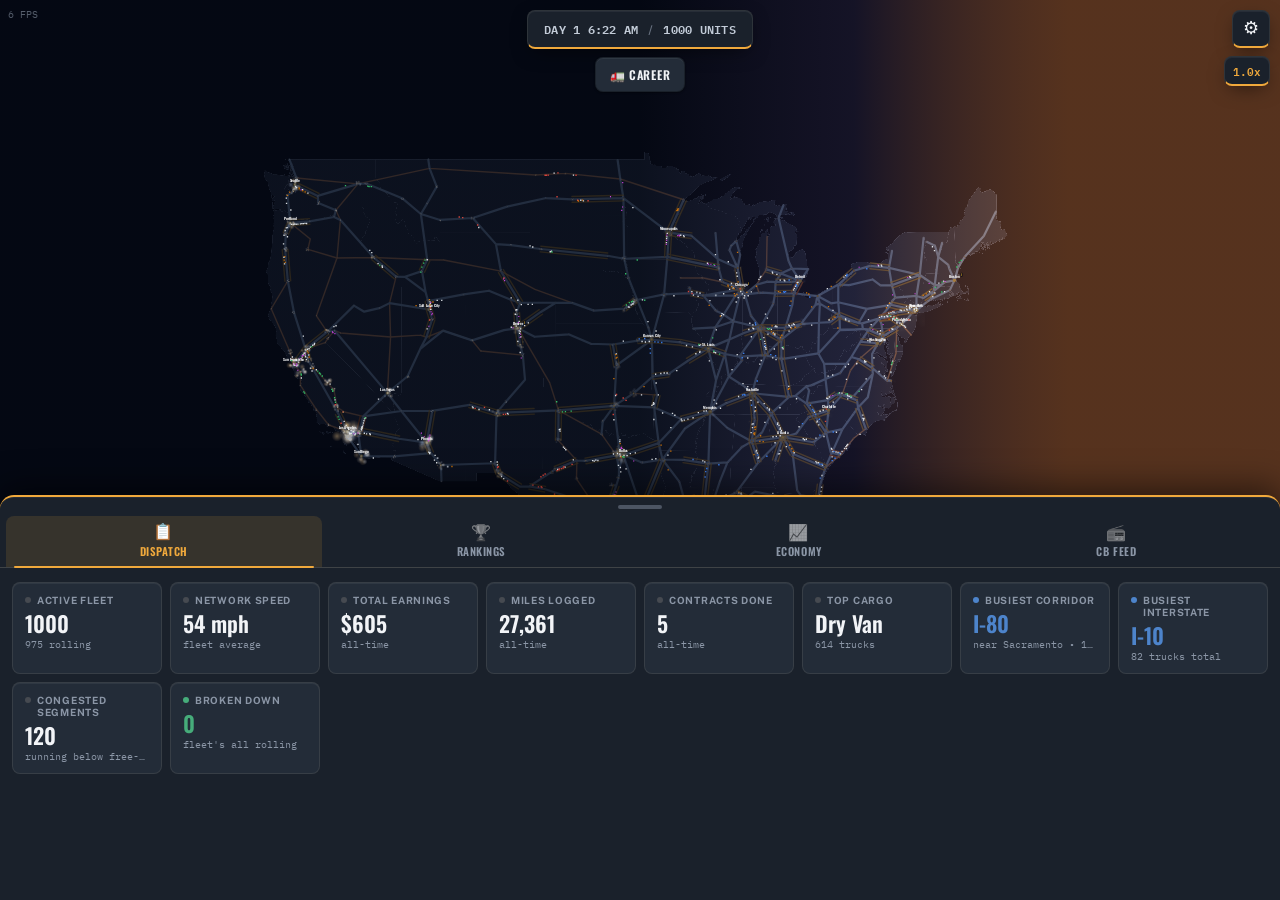
==== commit a26b80a9: "Phase 1: fix stale isDrafting flag; draw convoy tethers Convoy Drafter's isDrafting/draftLeader were" ====
--- a/index.html
+++ b/index.html
@@ -130,6 +130,11 @@
       <div class="settings-row settings-row-toggle">
         <label for="setting-headlights">Truck Headlights at Night</label>
         <label class="switch"><input type="checkbox" id="setting-headlights" checked><span class="switch-track"></span></label>
+      </div>
+
+      <div class="settings-row settings-row-toggle">
+        <label for="setting-convoy-tethers">Convoy Tethers</label>
+        <label class="switch"><input type="checkbox" id="setting-convoy-tethers" checked><span class="switch-track"></span></label>
       </div>
 
       <div class="settings-row settings-row-toggle">
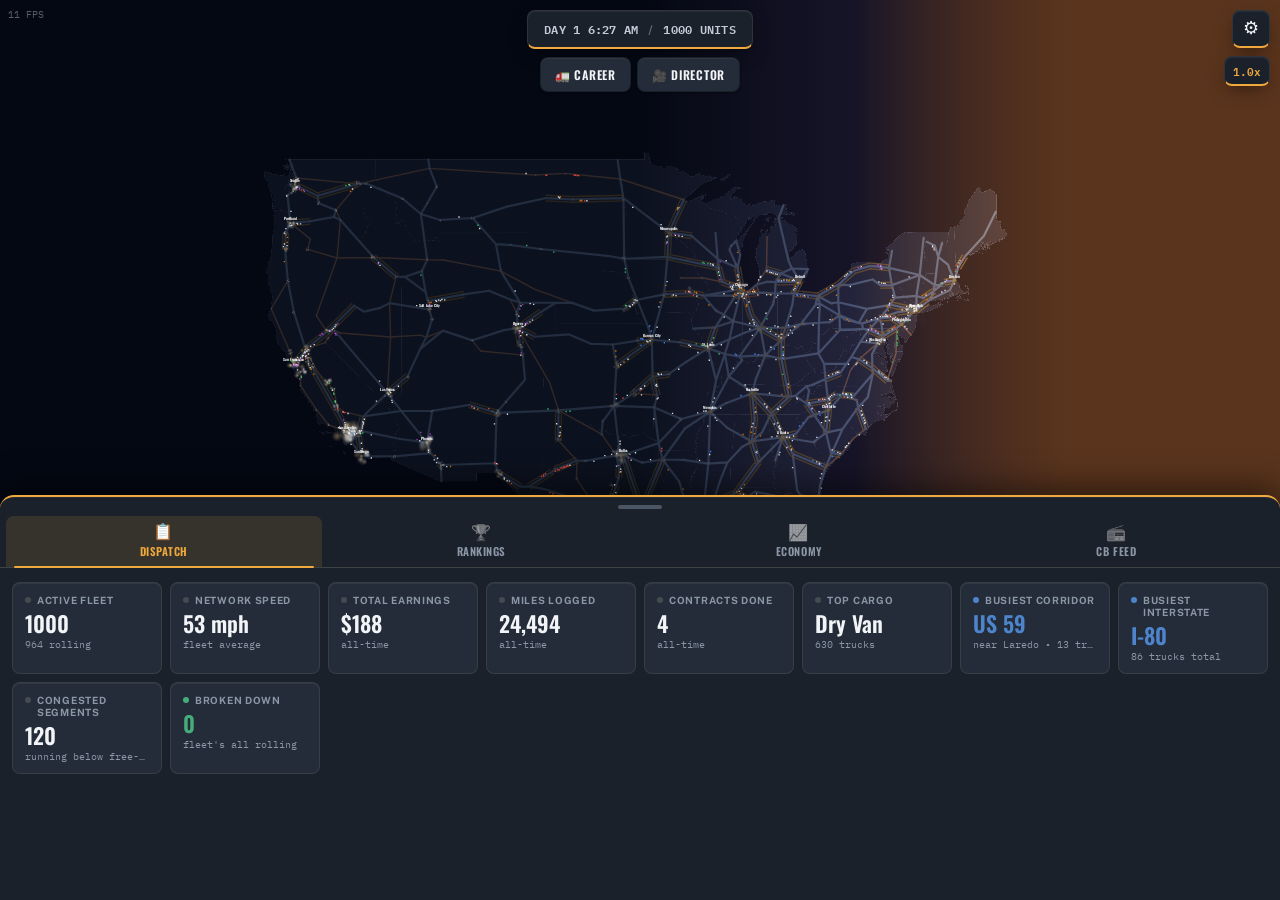
==== commit f08b5519: "Phase 3: Director Mode framework (Interchange shot only) Idle-camera state machine (IDLE -> ENTERING" ====
--- a/index.html
+++ b/index.html
@@ -48,6 +48,11 @@
       <button id="btn-back-to-map" class="pill-btn hidden">&larr; MAP</button>
       <button id="btn-nav-toggle" class="pill-btn hidden">NAV VIEW</button>
       <button id="btn-career" class="pill-btn" style="background:var(--panel-strong);color:var(--ink)">&#128666; CAREER</button>
+      <!-- Manual trigger for Director Mode (main.js/director.js) - the
+           auto-idle trigger alone would mean sitting untouched for a full
+           settings.directorIdleSeconds just to see it once. Hidden during a
+           career (director never runs there - see updateCareerHud). -->
+      <button id="btn-director" class="pill-btn" style="background:var(--panel-strong);color:var(--ink)" title="Watch the sim">&#127909; DIRECTOR</button>
       <!-- Cockpit/Command toggle - only ever shown while a career is
            active (see updateCareerHud). Cockpit is the default driving
            view; Command zooms the camera out and swaps the sheet to the
@@ -155,6 +160,16 @@
       <div class="settings-row settings-row-toggle">
         <label for="setting-rush-hour">Rush Hour Traffic</label>
         <label class="switch"><input type="checkbox" id="setting-rush-hour" checked><span class="switch-track"></span></label>
+      </div>
+
+      <div class="settings-row">
+        <label for="setting-director-idle">Director Mode</label>
+        <select id="setting-director-idle">
+          <option value="0">Off</option>
+          <option value="30">After 30s</option>
+          <option value="45" selected>After 45s</option>
+          <option value="90">After 90s</option>
+        </select>
       </div>
 
       <div id="settings-actions">
@@ -279,6 +294,30 @@
   <div id="daily-digest" class="hidden"></div>
   <div id="payroll-alert" class="hidden"></div>
   <div id="toast" class="hidden"></div>
+
+  <!-- Director Mode (director.js) - own small UI, wholly owned by that
+       module (director.js receives these element references via its
+       deps, same pattern as career-ui.js owning its DOM rather than
+       main.js poking it). The hint/caption/return-chip below deliberately
+       carry NO `class="hidden"` - they rest at opacity:0 by CSS default
+       (see style.css) and are shown/hidden purely via a `.show` class
+       toggle, because this app's global `.hidden` is `display:none
+       !important`, which would make a fade impossible no matter what a
+       more specific selector said about opacity. -->
+  <div id="director-veil"></div>
+  <div id="director-hint">&#9679; DIRECTOR &middot; tap anywhere to take over</div>
+  <div id="director-caption">
+    <div class="dc-eyebrow"></div>
+    <div class="dc-line"></div>
+  </div>
+  <button id="director-return" class="pill-btn">&#8617; Back to your view</button>
+  <!-- Transparent, full-screen input shield - the only thing that actually
+       receives pointer/wheel/key input while the director owns the camera
+       (the map/HUD/sheet underneath are still there, just faded and inert).
+       Wiring (pointerdown/wheel/pointermove/keydown -> director.stop) lives
+       in main.js, not here - this element is pure markup. -->
+  <div id="director-shield" class="hidden"></div>
+
   <div id="fatal-error" class="hidden"></div>
 
   <script type="module" src="src/main.js"></script>
--- a/style.css
+++ b/style.css
@@ -204,7 +204,7 @@
   line-height: 1;
   cursor: pointer;
   box-shadow: var(--e2), var(--sheen);
-  transition: background var(--dur-1) var(--ease), transform var(--dur-1) var(--ease);
+  transition: background var(--dur-1) var(--ease), transform var(--dur-1) var(--ease), opacity var(--dur-3) var(--ease);
 }
 #btn-settings:hover { background: var(--panel-lift); }
 #btn-settings:active { transform: scale(0.94); }
@@ -636,7 +636,7 @@
   z-index: 6;
   display: flex;
   flex-direction: column;
-  transition: transform var(--dur-3) var(--ease);
+  transition: transform var(--dur-3) var(--ease), opacity var(--dur-3) var(--ease);
   box-shadow: 0 -8px 32px rgba(0, 0, 0, 0.5), var(--sheen);
 }
 #bottom-sheet.minimized { transform: translateY(calc(var(--sheet-h) - 62px)); }
@@ -1884,6 +1884,138 @@
   #truckstop-content, .fullscreen-content { padding: 13px; }
 }
 
+/* =====================================================================
+   Director Mode (director.js) - after enough idle time, an automated
+   camera cuts between interesting shots of the live sim: a destination
+   pin + caption on a cross-country hop, a caption on every shot, and a
+   "back to your view" chip once the viewer wakes it. body.director fades
+   the ordinary chrome out from underneath rather than hiding it outright,
+   so the map and its traffic stay the entire focus.
+===================================================================== */
+
+#btn-director { background: var(--panel-strong); color: var(--ink); }
+
+/* UI fade: everything here goes fully transparent and inert under
+   body.director. #btn-settings and #bottom-sheet already declare their
+   own `transition` for something else - opacity was APPENDED to those
+   two existing declarations (see each one's own rule above), never
+   layered on as a second `transition`, which would silently replace the
+   first rather than combine with it. The rest get a fresh one here. */
+#hud, #time-readout, #speed-popover, #fps-counter, #daily-digest, #payroll-alert,
+#toast, #decision-overlay, #contract-overlay {
+  transition: opacity var(--dur-3) var(--ease);
+}
+body.director #hud,
+body.director #btn-settings,
+body.director #time-readout,
+body.director #speed-popover,
+body.director #fps-counter,
+body.director #bottom-sheet,
+body.director #daily-digest,
+body.director #payroll-alert,
+body.director #toast,
+body.director #decision-overlay,
+body.director #contract-overlay {
+  opacity: 0;
+  pointer-events: none;
+}
+
+/* The black cut used entering from FOLLOW_NAV (a rotated, tilted view that
+   can't be smoothly interpolated toward a flat DIRECTOR one). Opacity is
+   driven directly from JS, one value per frame, NOT by a CSS transition -
+   the 180ms-in/220ms-out timing is asymmetric and needs the camera snap to
+   land exactly on the seam between the two, which is far simpler to get
+   right stepping a raw number each frame than fighting a transition's own
+   timing from outside it. */
+#director-veil {
+  position: fixed;
+  inset: 0;
+  z-index: 35;
+  background: #000;
+  opacity: 0;
+  pointer-events: none;
+}
+
+/* Fully transparent - the only thing it does is catch input. Sits above
+   the sheet/every overlay/toast (6-9) and the settings/truckstop/wizard
+   takeovers (10-11), below only #fatal-error's 100. */
+#director-shield {
+  position: fixed;
+  inset: 0;
+  z-index: 40;
+  touch-action: none;
+  cursor: pointer;
+}
+
+/* #director-hint / #director-caption / #director-return deliberately have
+   NO `class="hidden"` in index.html - see that markup's own comment. All
+   three rest at opacity 0 here and are shown purely via `.show`. */
+#director-hint {
+  position: fixed;
+  top: max(10px, env(safe-area-inset-top));
+  left: max(10px, env(safe-area-inset-left));
+  z-index: 41;
+  background: var(--panel);
+  border: 1px solid var(--line);
+  border-radius: var(--r-pill);
+  padding: 6px 12px;
+  font-family: var(--font-display);
+  font-size: var(--fs-tiny);
+  letter-spacing: 0.06em;
+  color: var(--caution);
+  box-shadow: var(--e2), var(--sheen);
+  opacity: 0;
+  pointer-events: none;
+  transition: opacity var(--dur-3) var(--ease);
+}
+#director-hint.show { opacity: 1; }
+
+#director-caption {
+  position: fixed;
+  left: max(16px, env(safe-area-inset-left));
+  bottom: max(16px, env(safe-area-inset-bottom));
+  z-index: 41;
+  max-width: min(84vw, 420px);
+  background: rgba(26, 33, 43, 0.78); /* --panel at ~0.78 alpha, so the map keeps showing faintly through it */
+  backdrop-filter: blur(6px);
+  -webkit-backdrop-filter: blur(6px);
+  border-radius: var(--r-md);
+  padding: 10px 14px;
+  opacity: 0;
+  transform: translateY(6px);
+  pointer-events: none;
+  transition: opacity var(--dur-3) var(--ease), transform var(--dur-3) var(--ease);
+}
+#director-caption.show { opacity: 1; transform: none; }
+#director-caption .dc-eyebrow {
+  font-family: var(--font-display);
+  font-size: var(--fs-tiny);
+  font-weight: 600;
+  letter-spacing: 0.1em;
+  text-transform: uppercase;
+  color: var(--caution);
+  margin-bottom: 2px;
+}
+#director-caption .dc-line {
+  font-family: var(--font-body);
+  font-size: var(--fs-base);
+  color: var(--ink);
+}
+
+#director-return {
+  position: fixed;
+  left: 50%;
+  bottom: calc(var(--sheet-visible-h) + 16px);
+  transform: translateX(-50%) translateY(6px);
+  z-index: 41;
+  background: var(--panel-strong);
+  color: var(--ink);
+  opacity: 0;
+  pointer-events: none;
+  transition: opacity var(--dur-3) var(--ease), transform var(--dur-3) var(--ease);
+}
+#director-return.show { opacity: 1; transform: translateX(-50%); pointer-events: auto; }
+
 /* Honour a system-level request for less motion: keep state changes
    instant rather than animated, but leave the interface otherwise
    identical - nothing here conveys meaning through movement alone. */
